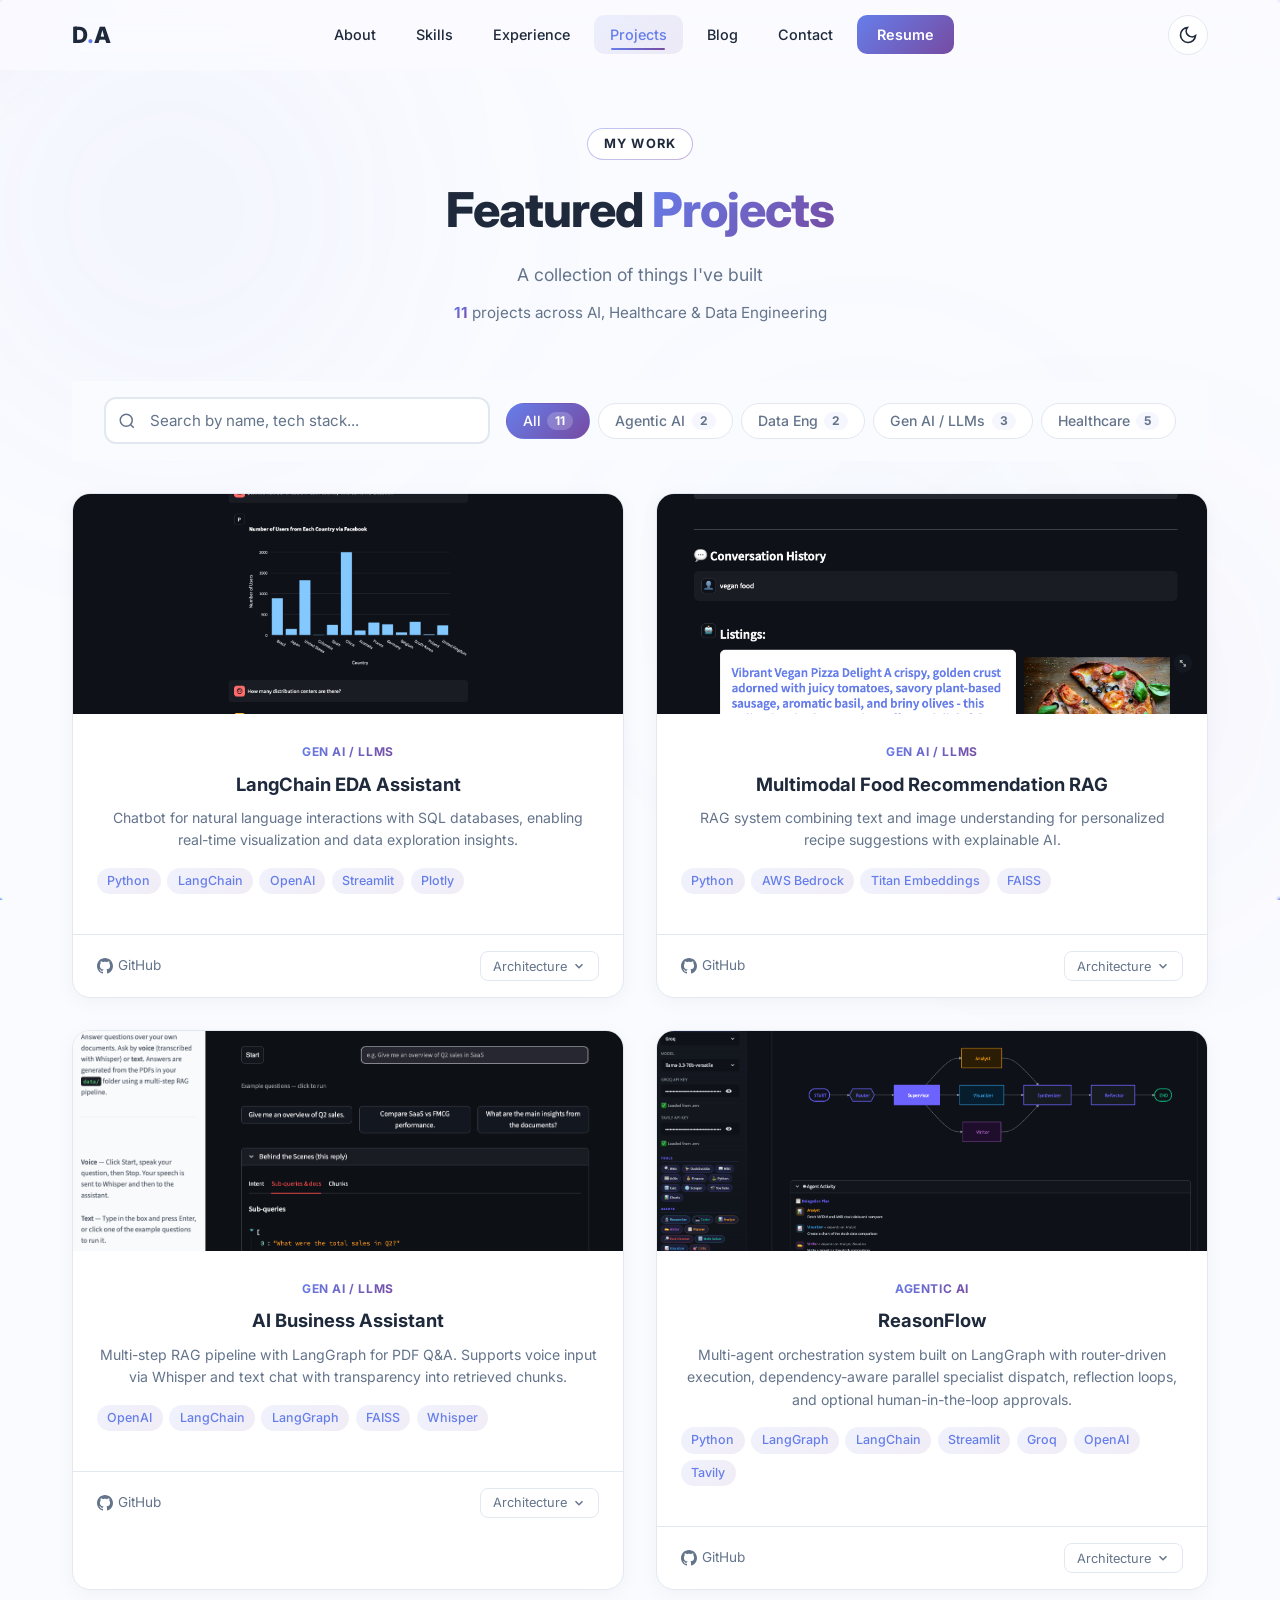
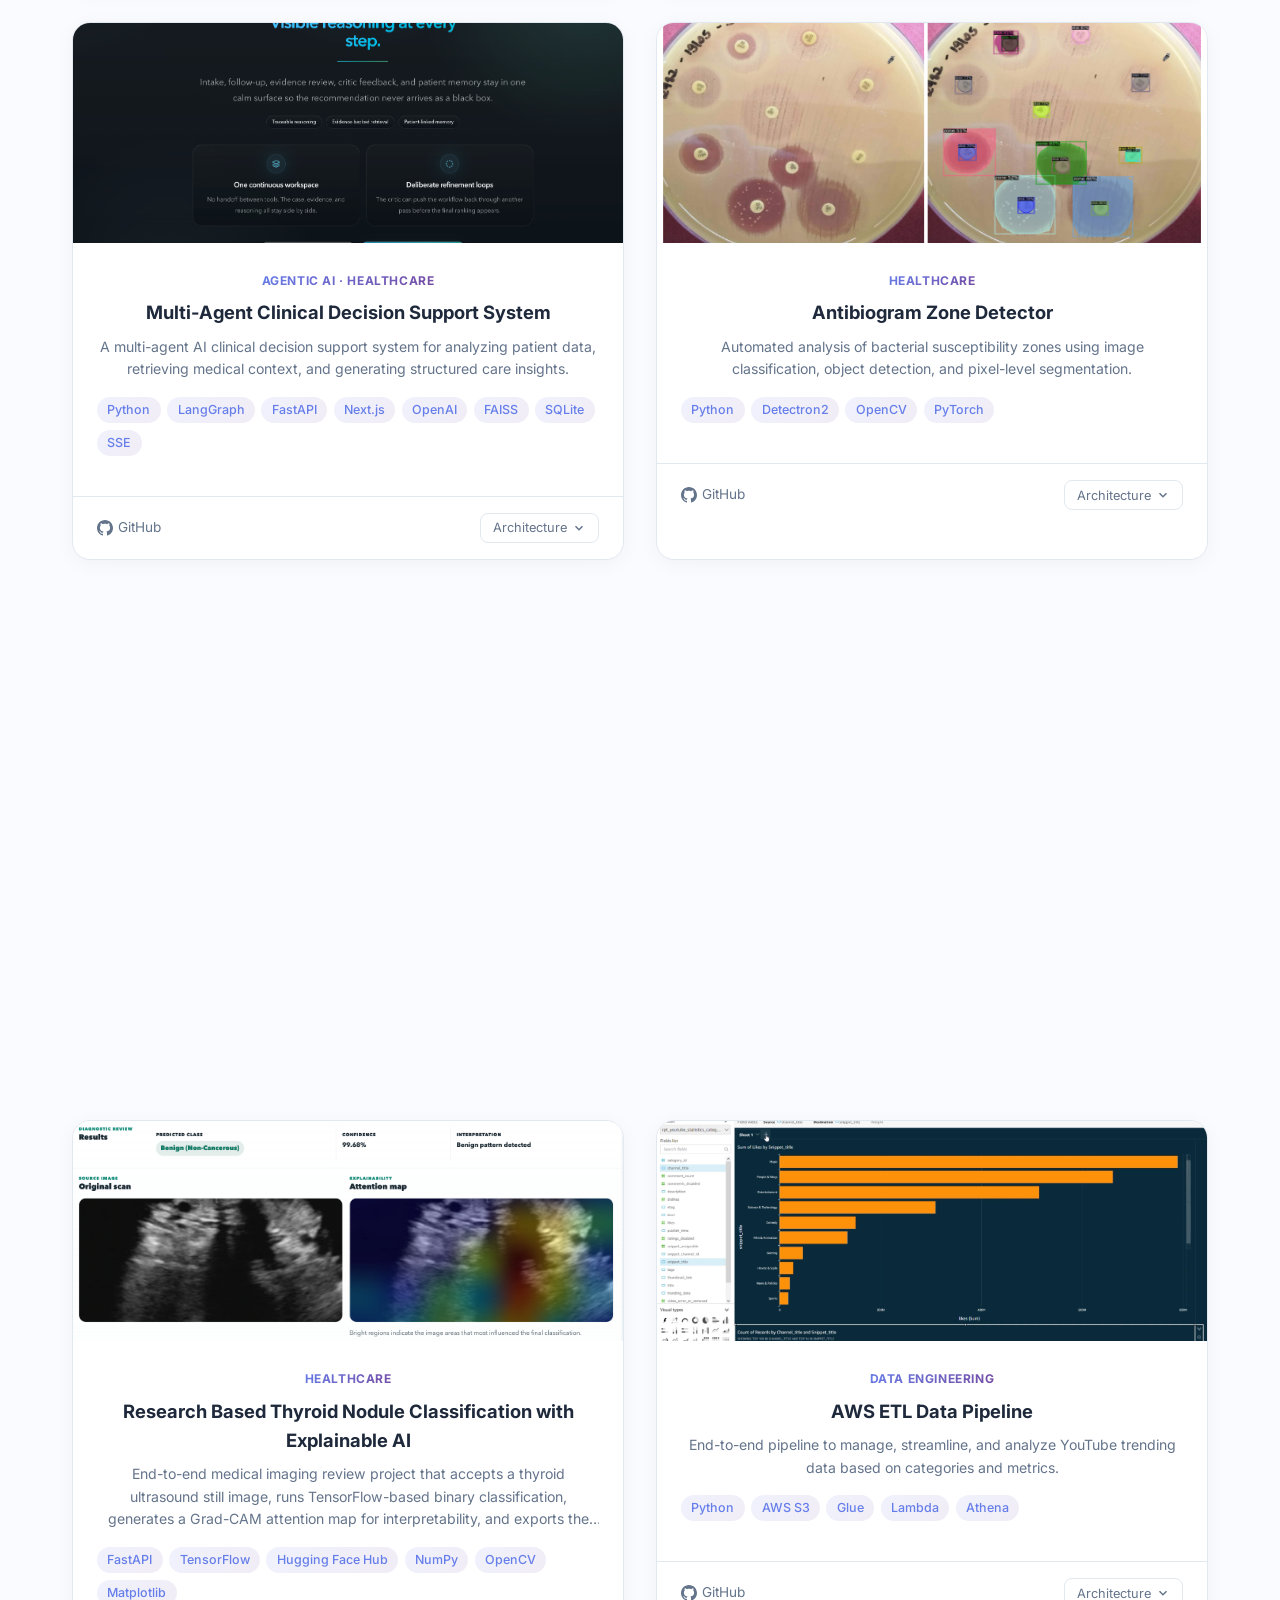
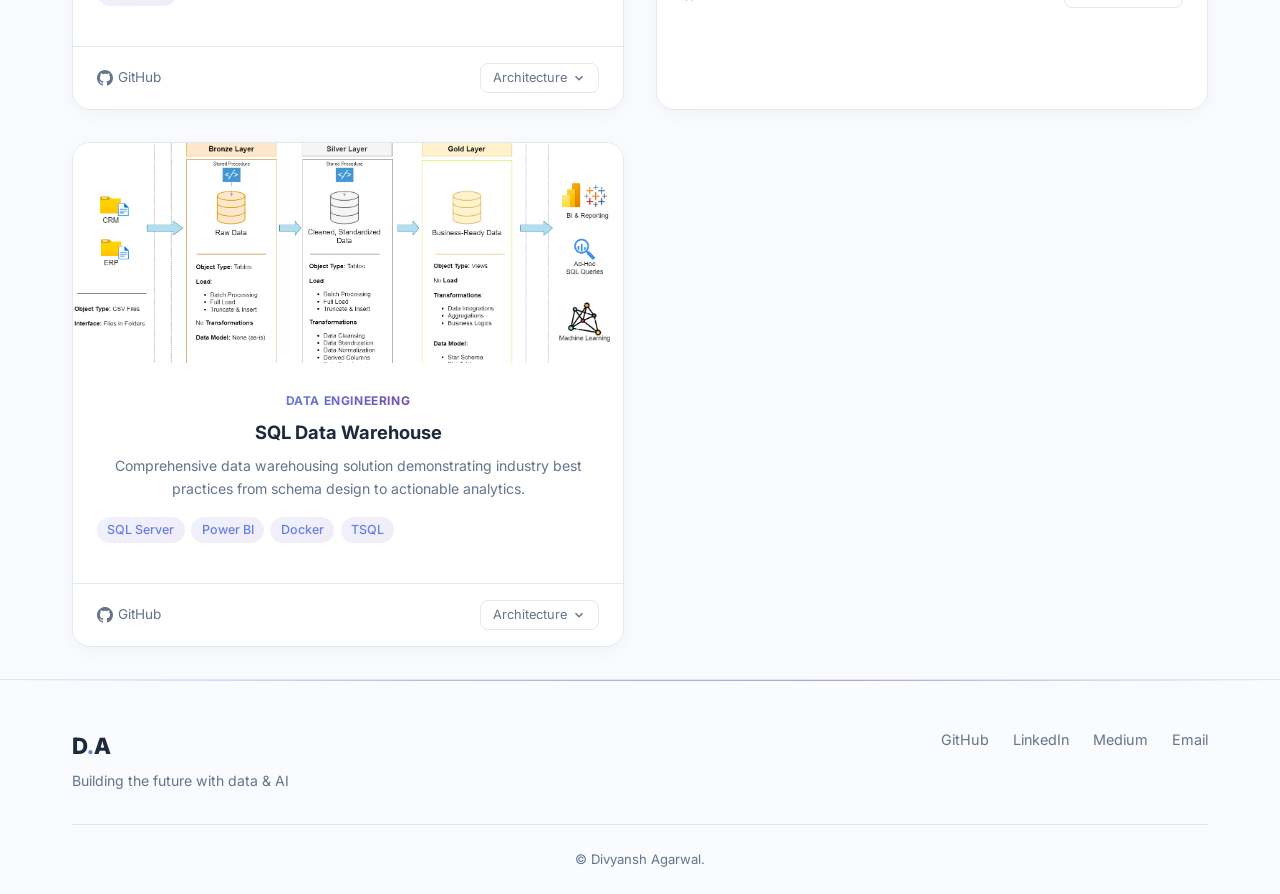
==== projects.html @ 819c85f0 "add project" ====
<!DOCTYPE html>
<html lang="en" data-theme="light">
<head>
    <meta charset="UTF-8">
    <meta name="viewport" content="width=device-width, initial-scale=1.0">
    <title>Projects | Divyansh Agarwal</title>
    <link rel="preconnect" href="https://fonts.googleapis.com">
    <link rel="preconnect" href="https://fonts.gstatic.com" crossorigin>
    <link href="https://fonts.googleapis.com/css2?family=Inter:wght@300;400;500;600;700;800;900&family=JetBrains+Mono:wght@400;500&display=swap" rel="stylesheet">
    <link rel="icon" type="image/svg+xml" href="assets/favicon.svg">
    <link rel="stylesheet" href="css/style.css">
</head>
<body>

<div class="scroll-progress" id="scroll-progress"></div>
<canvas id="particles-canvas"></canvas>
<div class="mouse-glow" id="mouse-glow"></div>

<!-- Ambient Background Blob -->
<div class="ambient-blob ambient-blob-3"></div>

<!-- Navigation -->
<nav class="navbar" id="navbar">
    <div class="nav-container">
        <a href="index.html" class="nav-logo"><span class="logo-text">D<span class="logo-dot">.</span>A</span></a>
        <div class="nav-links" id="nav-links">
            <a href="index.html#about" class="nav-link">About</a>
            <a href="index.html#skills" class="nav-link">Skills</a>
            <a href="index.html#experience" class="nav-link">Experience</a>
            <a href="projects.html" class="nav-link active">Projects</a>
            <a href="index.html#blogs" class="nav-link">Blog</a>
            <a href="index.html#contact" class="nav-link">Contact</a>
            <a href="resume.html" class="nav-link nav-cta">Resume</a>
        </div>
        <div class="nav-right">
            <button class="theme-toggle" id="theme-toggle" aria-label="Toggle dark mode">
                <svg class="sun-icon" width="20" height="20" viewBox="0 0 24 24" fill="none" stroke="currentColor" stroke-width="2"><circle cx="12" cy="12" r="5"/><line x1="12" y1="1" x2="12" y2="3"/><line x1="12" y1="21" x2="12" y2="23"/><line x1="4.22" y1="4.22" x2="5.64" y2="5.64"/><line x1="18.36" y1="18.36" x2="19.78" y2="19.78"/><line x1="1" y1="12" x2="3" y2="12"/><line x1="21" y1="12" x2="23" y2="12"/><line x1="4.22" y1="19.78" x2="5.64" y2="18.36"/><line x1="18.36" y1="5.64" x2="19.78" y2="4.22"/></svg>
                <svg class="moon-icon" width="20" height="20" viewBox="0 0 24 24" fill="none" stroke="currentColor" stroke-width="2"><path d="M21 12.79A9 9 0 1 1 11.21 3 7 7 0 0 0 21 12.79z"/></svg>
            </button>
            <button class="nav-toggle" id="nav-toggle" aria-label="Toggle navigation">
                <span></span><span></span><span></span>
            </button>
        </div>
    </div>
</nav>

<!-- Projects -->
<section class="section projects-hero">
    <div class="container">
        <div class="section-header reveal">
            <span class="section-tag">My Work</span>
            <h1 class="section-title" style="font-size:3rem;">Featured <span class="gradient-text">Projects</span></h1>
            <p class="section-subtitle">A collection of things I've built</p>
            <p class="projects-count" id="projects-count"><span class="gradient-text" style="font-weight:700;">11</span> projects across AI, Healthcare & Data Engineering</p>
        </div>

        <!-- Sticky Filter Bar -->
        <div class="filter-bar-sticky" id="filter-bar-sticky">
            <div class="container">
                <div class="filter-bar-inner">
                    <div class="search-wrapper">
                        <svg class="search-icon" width="18" height="18" viewBox="0 0 24 24" fill="none" stroke="currentColor" stroke-width="2"><circle cx="11" cy="11" r="8"/><line x1="21" y1="21" x2="16.65" y2="16.65"/></svg>
                        <input type="text" id="search-input" placeholder="Search by name, tech stack..." class="search-input">
                    </div>
                    <div class="filter-tabs">
                        <button class="filter-tab active" data-filter="all">All<span class="filter-count">11</span></button>
                        <button class="filter-tab" data-filter="Agentic AI">Agentic AI<span class="filter-count">2</span></button>
                        <button class="filter-tab" data-filter="Data Engineering Projects">Data Eng<span class="filter-count">2</span></button>
                        <button class="filter-tab" data-filter="LLM Projects">Gen AI / LLMs<span class="filter-count">3</span></button>
                        <button class="filter-tab" data-filter="Healthcare Related Projects">Healthcare<span class="filter-count">5</span></button>
                    </div>
                </div>
            </div>
        </div>

        <!-- Projects Grid -->
        <div class="projects-grid" id="projects-grid">

            <div class="project-card tilt-card reveal" data-categories="LLM Projects" data-tech="python langchain openai streamlit sqlalchemy plotly">
                <div class="project-card-inner">
                    <div class="project-img-wrapper">
                        <img src="assets/llm_projects/result/langchain_eda_assistant_result.png" alt="LangChain EDA Assistant" loading="lazy">
                        <div class="project-img-overlay">
                            <a href="https://github.com/Divyansh-ag14/LangChain-EDA-Assistant" target="_blank" class="overlay-btn">View Code</a>
                        </div>
                    </div>
                    <div class="project-body">
                        <span class="project-category">Gen AI / LLMs</span>
                        <h3 class="project-title">LangChain EDA Assistant</h3>
                        <p class="project-summary">Chatbot for natural language interactions with SQL databases, enabling real-time visualization and data exploration insights.</p>
                        <div class="project-tech">
                            <span>Python</span><span>LangChain</span><span>OpenAI</span><span>Streamlit</span><span>Plotly</span>
                        </div>
                    </div>
                    <div class="project-footer">
                        <a href="https://github.com/Divyansh-ag14/LangChain-EDA-Assistant" target="_blank" class="project-link">
                            <svg width="16" height="16" viewBox="0 0 24 24" fill="currentColor"><path d="M12 0c-6.626 0-12 5.373-12 12 0 5.302 3.438 9.8 8.207 11.387.599.111.793-.261.793-.577v-2.234c-3.338.726-4.033-1.416-4.033-1.416-.546-1.387-1.333-1.756-1.333-1.756-1.089-.745.083-.729.083-.729 1.205.084 1.839 1.237 1.839 1.237 1.07 1.834 2.807 1.304 3.492.997.107-.775.418-1.305.762-1.604-2.665-.305-5.467-1.334-5.467-5.931 0-1.311.469-2.381 1.236-3.221-.124-.303-.535-1.524.117-3.176 0 0 1.008-.322 3.301 1.23.957-.266 1.983-.399 3.003-.404 1.02.005 2.047.138 3.006.404 2.291-1.552 3.297-1.23 3.297-1.23.653 1.653.242 2.874.118 3.176.77.84 1.235 1.911 1.235 3.221 0 4.609-2.807 5.624-5.479 5.921.43.372.823 1.102.823 2.222v3.293c0 .319.192.694.801.576 4.765-1.589 8.199-6.086 8.199-11.386 0-6.627-5.373-12-12-12z"/></svg>
                            GitHub
                        </a>
                        <button class="project-details-toggle" onclick="toggleDetails(this)">
                            Architecture <svg width="14" height="14" viewBox="0 0 24 24" fill="none" stroke="currentColor" stroke-width="2.5"><polyline points="6 9 12 15 18 9"/></svg>
                        </button>
                    </div>
                    <div class="project-details">
                        <div class="details-images">
                            <figure><img src="assets/llm_projects/architecture/langchain_eda_assistant_architecture.jpg" alt="Architecture" loading="lazy"><figcaption>System Architecture</figcaption></figure>
                        </div>
                    </div>
                </div>
            </div>

            <div class="project-card tilt-card reveal" data-categories="LLM Projects" data-tech="python aws bedrock titan embeddings faiss streamlit">
                <div class="project-card-inner">
                    <div class="project-img-wrapper">
                        <img src="assets/llm_projects/result/multimodal_rag_result.png" alt="Multimodal RAG" loading="lazy">
                        <div class="project-img-overlay">
                            <a href="https://github.com/Divyansh-ag14/multimodal-rag-system" target="_blank" class="overlay-btn">View Code</a>
                        </div>
                    </div>
                    <div class="project-body">
                        <span class="project-category">Gen AI / LLMs</span>
                        <h3 class="project-title">Multimodal Food Recommendation RAG</h3>
                        <p class="project-summary">RAG system combining text and image understanding for personalized recipe suggestions with explainable AI.</p>
                        <div class="project-tech">
                            <span>Python</span><span>AWS Bedrock</span><span>Titan Embeddings</span><span>FAISS</span>
                        </div>
                    </div>
                    <div class="project-footer">
                        <a href="https://github.com/Divyansh-ag14/multimodal-rag-system" target="_blank" class="project-link">
                            <svg width="16" height="16" viewBox="0 0 24 24" fill="currentColor"><path d="M12 0c-6.626 0-12 5.373-12 12 0 5.302 3.438 9.8 8.207 11.387.599.111.793-.261.793-.577v-2.234c-3.338.726-4.033-1.416-4.033-1.416-.546-1.387-1.333-1.756-1.333-1.756-1.089-.745.083-.729.083-.729 1.205.084 1.839 1.237 1.839 1.237 1.07 1.834 2.807 1.304 3.492.997.107-.775.418-1.305.762-1.604-2.665-.305-5.467-1.334-5.467-5.931 0-1.311.469-2.381 1.236-3.221-.124-.303-.535-1.524.117-3.176 0 0 1.008-.322 3.301 1.23.957-.266 1.983-.399 3.003-.404 1.02.005 2.047.138 3.006.404 2.291-1.552 3.297-1.23 3.297-1.23.653 1.653.242 2.874.118 3.176.77.84 1.235 1.911 1.235 3.221 0 4.609-2.807 5.624-5.479 5.921.43.372.823 1.102.823 2.222v3.293c0 .319.192.694.801.576 4.765-1.589 8.199-6.086 8.199-11.386 0-6.627-5.373-12-12-12z"/></svg>
                            GitHub
                        </a>
                        <button class="project-details-toggle" onclick="toggleDetails(this)">
                            Architecture <svg width="14" height="14" viewBox="0 0 24 24" fill="none" stroke="currentColor" stroke-width="2.5"><polyline points="6 9 12 15 18 9"/></svg>
                        </button>
                    </div>
                    <div class="project-details">
                        <div class="details-images">
                            <figure><img src="assets/llm_projects/architecture/multimodal_rag_architecture.png" alt="Architecture" loading="lazy"><figcaption>System Architecture</figcaption></figure>
                        </div>
                    </div>
                </div>
            </div>

            <div class="project-card tilt-card reveal" data-categories="LLM Projects" data-tech="python openai gpt-4 whisper langchain langgraph faiss">
                <div class="project-card-inner">
                    <div class="project-img-wrapper">
                        <img src="assets/llm_projects/result/business_assistant.png" alt="AI Business Assistant" loading="lazy">
                        <div class="project-img-overlay">
                            <a href="https://github.com/Divyansh-ag14/ai-business-assistant" target="_blank" class="overlay-btn">View Code</a>
                        </div>
                    </div>
                    <div class="project-body">
                        <span class="project-category">Gen AI / LLMs</span>
                        <h3 class="project-title">AI Business Assistant</h3>
                        <p class="project-summary">Multi-step RAG pipeline with LangGraph for PDF Q&A. Supports voice input via Whisper and text chat with transparency into retrieved chunks.</p>
                        <div class="project-tech">
                            <span>OpenAI</span><span>LangChain</span><span>LangGraph</span><span>FAISS</span><span>Whisper</span>
                        </div>
                    </div>
                    <div class="project-footer">
                        <a href="https://github.com/Divyansh-ag14/ai-business-assistant" target="_blank" class="project-link">
                            <svg width="16" height="16" viewBox="0 0 24 24" fill="currentColor"><path d="M12 0c-6.626 0-12 5.373-12 12 0 5.302 3.438 9.8 8.207 11.387.599.111.793-.261.793-.577v-2.234c-3.338.726-4.033-1.416-4.033-1.416-.546-1.387-1.333-1.756-1.333-1.756-1.089-.745.083-.729.083-.729 1.205.084 1.839 1.237 1.839 1.237 1.07 1.834 2.807 1.304 3.492.997.107-.775.418-1.305.762-1.604-2.665-.305-5.467-1.334-5.467-5.931 0-1.311.469-2.381 1.236-3.221-.124-.303-.535-1.524.117-3.176 0 0 1.008-.322 3.301 1.23.957-.266 1.983-.399 3.003-.404 1.02.005 2.047.138 3.006.404 2.291-1.552 3.297-1.23 3.297-1.23.653 1.653.242 2.874.118 3.176.77.84 1.235 1.911 1.235 3.221 0 4.609-2.807 5.624-5.479 5.921.43.372.823 1.102.823 2.222v3.293c0 .319.192.694.801.576 4.765-1.589 8.199-6.086 8.199-11.386 0-6.627-5.373-12-12-12z"/></svg>
                            GitHub
                        </a>
                        <button class="project-details-toggle" onclick="toggleDetails(this)">
                            Architecture <svg width="14" height="14" viewBox="0 0 24 24" fill="none" stroke="currentColor" stroke-width="2.5"><polyline points="6 9 12 15 18 9"/></svg>
                        </button>
                    </div>
                    <div class="project-details">
                        <div class="details-images">
                            <figure><img src="assets/llm_projects/architecture/business_assistant.png" alt="Architecture" loading="lazy"><figcaption>System Architecture</figcaption></figure>
                        </div>
                    </div>
                </div>
            </div>

            <div class="project-card tilt-card reveal" data-categories="Agentic AI" data-tech="python langgraph langchain streamlit groq openai tavily duckduckgo arxiv multi-agent hitl">
                <div class="project-card-inner">
                    <div class="project-img-wrapper">
                        <img src="assets/agentic_ai_projects/result/reasonflow_result.png" alt="ReasonFlow" loading="lazy">
                        <div class="project-img-overlay">
                            <a href="https://github.com/Divyansh-ag14/reasonflow" target="_blank" class="overlay-btn">View Code</a>
                        </div>
                    </div>
                    <div class="project-body">
                        <span class="project-category">Agentic AI</span>
                        <h3 class="project-title">ReasonFlow</h3>
                        <p class="project-summary">Multi-agent orchestration system built on LangGraph with router-driven execution, dependency-aware parallel specialist dispatch, reflection loops, and optional human-in-the-loop approvals.</p>
                        <div class="project-tech">
                            <span>Python</span><span>LangGraph</span><span>LangChain</span><span>Streamlit</span><span>Groq</span><span>OpenAI</span><span>Tavily</span>
                        </div>
                    </div>
                    <div class="project-footer">
                        <a href="https://github.com/Divyansh-ag14/reasonflow" target="_blank" class="project-link">
                            <svg width="16" height="16" viewBox="0 0 24 24" fill="currentColor"><path d="M12 0c-6.626 0-12 5.373-12 12 0 5.302 3.438 9.8 8.207 11.387.599.111.793-.261.793-.577v-2.234c-3.338.726-4.033-1.416-4.033-1.416-.546-1.387-1.333-1.756-1.333-1.756-1.089-.745.083-.729.083-.729 1.205.084 1.839 1.237 1.839 1.237 1.07 1.834 2.807 1.304 3.492.997.107-.775.418-1.305.762-1.604-2.665-.305-5.467-1.334-5.467-5.931 0-1.311.469-2.381 1.236-3.221-.124-.303-.535-1.524.117-3.176 0 0 1.008-.322 3.301 1.23.957-.266 1.983-.399 3.003-.404 1.02.005 2.047.138 3.006.404 2.291-1.552 3.297-1.23 3.297-1.23.653 1.653.242 2.874.118 3.176.77.84 1.235 1.911 1.235 3.221 0 4.609-2.807 5.624-5.479 5.921.43.372.823 1.102.823 2.222v3.293c0 .319.192.694.801.576 4.765-1.589 8.199-6.086 8.199-11.386 0-6.627-5.373-12-12-12z"/></svg>
                            GitHub
                        </a>
                        <button class="project-details-toggle" onclick="toggleDetails(this)">
                            Architecture <svg width="14" height="14" viewBox="0 0 24 24" fill="none" stroke="currentColor" stroke-width="2.5"><polyline points="6 9 12 15 18 9"/></svg>
                        </button>
                    </div>
                    <div class="project-details">
                        <div class="details-images">
                            <figure><img src="assets/agentic_ai_projects/architecture/reasonflow_architecture_diagram.png" alt="ReasonFlow Architecture" loading="lazy"><figcaption>ReasonFlow Agent Architecture</figcaption></figure>
                        </div>
                    </div>
                </div>
            </div>

            <div class="project-card tilt-card reveal" data-categories="Agentic AI Healthcare Related Projects" data-tech="python langgraph langchain fastapi nextjs openai faiss sqlite rag multi-agent sse">
                <div class="project-card-inner">
                    <div class="project-img-wrapper">
                        <img src="assets/agentic_ai_projects/result/cdss_result.png" alt="Multi-Agent Clinical Decision Support System" loading="lazy">
                        <div class="project-img-overlay">
                            <a href="https://github.com/Divyansh-ag14/multi-agent-clinical-decision-support-system" target="_blank" class="overlay-btn">View Code</a>
                        </div>
                    </div>
                    <div class="project-body">
                        <span class="project-category">Agentic AI · Healthcare</span>
                        <h3 class="project-title">Multi-Agent Clinical Decision Support System</h3>
                        <p class="project-summary">A multi-agent AI clinical decision support system for analyzing patient data, retrieving medical context, and generating structured care insights.</p>
                        <div class="project-tech">
                            <span>Python</span><span>LangGraph</span><span>FastAPI</span><span>Next.js</span><span>OpenAI</span><span>FAISS</span><span>SQLite</span><span>SSE</span>
                        </div>
                    </div>
                    <div class="project-footer">
                        <a href="https://github.com/Divyansh-ag14/multi-agent-clinical-decision-support-system" target="_blank" class="project-link">
                            <svg width="16" height="16" viewBox="0 0 24 24" fill="currentColor"><path d="M12 0c-6.626 0-12 5.373-12 12 0 5.302 3.438 9.8 8.207 11.387.599.111.793-.261.793-.577v-2.234c-3.338.726-4.033-1.416-4.033-1.416-.546-1.387-1.333-1.756-1.333-1.756-1.089-.745.083-.729.083-.729 1.205.084 1.839 1.237 1.839 1.237 1.07 1.834 2.807 1.304 3.492.997.107-.775.418-1.305.762-1.604-2.665-.305-5.467-1.334-5.467-5.931 0-1.311.469-2.381 1.236-3.221-.124-.303-.535-1.524.117-3.176 0 0 1.008-.322 3.301 1.23.957-.266 1.983-.399 3.003-.404 1.02.005 2.047.138 3.006.404 2.291-1.552 3.297-1.23 3.297-1.23.653 1.653.242 2.874.118 3.176.77.84 1.235 1.911 1.235 3.221 0 4.609-2.807 5.624-5.479 5.921.43.372.823 1.102.823 2.222v3.293c0 .319.192.694.801.576 4.765-1.589 8.199-6.086 8.199-11.386 0-6.627-5.373-12-12-12z"/></svg>
                            GitHub
                        </a>
                        <button class="project-details-toggle" onclick="toggleDetails(this)">
                            Architecture <svg width="14" height="14" viewBox="0 0 24 24" fill="none" stroke="currentColor" stroke-width="2.5"><polyline points="6 9 12 15 18 9"/></svg>
                        </button>
                    </div>
                    <div class="project-details">
                        <div class="details-images">
                            <figure><img src="assets/agentic_ai_projects/architecture/cdss_architecture_diagram.png" alt="CDSS Architecture" loading="lazy"><figcaption>Multi-Agent Clinical Workflow</figcaption></figure>
                        </div>
                    </div>
                </div>
            </div>

            <div class="project-card tilt-card reveal" data-categories="Healthcare Related Projects" data-tech="python detectron2 opencv pytorch matplotlib">
                <div class="project-card-inner">
                    <div class="project-img-wrapper">
                        <img src="assets/healthcare_projects/result/antibio.png" alt="Antibiogram Detector" loading="lazy">
                        <div class="project-img-overlay">
                            <a href="https://github.com/Divyansh-ag14/antibiogram-zone-detector" target="_blank" class="overlay-btn">View Code</a>
                        </div>
                    </div>
                    <div class="project-body">
                        <span class="project-category">Healthcare</span>
                        <h3 class="project-title">Antibiogram Zone Detector</h3>
                        <p class="project-summary">Automated analysis of bacterial susceptibility zones using image classification, object detection, and pixel-level segmentation.</p>
                        <div class="project-tech">
                            <span>Python</span><span>Detectron2</span><span>OpenCV</span><span>PyTorch</span>
                        </div>
                    </div>
                    <div class="project-footer">
                        <a href="https://github.com/Divyansh-ag14/antibiogram-zone-detector" target="_blank" class="project-link">
                            <svg width="16" height="16" viewBox="0 0 24 24" fill="currentColor"><path d="M12 0c-6.626 0-12 5.373-12 12 0 5.302 3.438 9.8 8.207 11.387.599.111.793-.261.793-.577v-2.234c-3.338.726-4.033-1.416-4.033-1.416-.546-1.387-1.333-1.756-1.333-1.756-1.089-.745.083-.729.083-.729 1.205.084 1.839 1.237 1.839 1.237 1.07 1.834 2.807 1.304 3.492.997.107-.775.418-1.305.762-1.604-2.665-.305-5.467-1.334-5.467-5.931 0-1.311.469-2.381 1.236-3.221-.124-.303-.535-1.524.117-3.176 0 0 1.008-.322 3.301 1.23.957-.266 1.983-.399 3.003-.404 1.02.005 2.047.138 3.006.404 2.291-1.552 3.297-1.23 3.297-1.23.653 1.653.242 2.874.118 3.176.77.84 1.235 1.911 1.235 3.221 0 4.609-2.807 5.624-5.479 5.921.43.372.823 1.102.823 2.222v3.293c0 .319.192.694.801.576 4.765-1.589 8.199-6.086 8.199-11.386 0-6.627-5.373-12-12-12z"/></svg>
                            GitHub
                        </a>
                        <button class="project-details-toggle" onclick="toggleDetails(this)">
                            Architecture <svg width="14" height="14" viewBox="0 0 24 24" fill="none" stroke="currentColor" stroke-width="2.5"><polyline points="6 9 12 15 18 9"/></svg>
                        </button>
                    </div>
                    <div class="project-details">
                        <div class="details-images">
                            <figure><img src="assets/healthcare_projects/architecture/antibio.png" alt="Architecture" loading="lazy"><figcaption>Architecture</figcaption></figure>
                        </div>
                    </div>
                </div>
            </div>

            <div class="project-card tilt-card reveal" data-categories="Healthcare Related Projects" data-tech="groq whisper llama gradio">
                <div class="project-card-inner">
                    <div class="project-img-wrapper">
                        <img src="assets/healthcare_projects/architecture/imagetalk.png" alt="ImageTalk" loading="lazy">
                        <div class="project-img-overlay">
                            <a href="https://github.com/Divyansh-ag14/ImageTalk" target="_blank" class="overlay-btn">View Code</a>
                        </div>
                    </div>
                    <div class="project-body">
                        <span class="project-category">Healthcare</span>
                        <h3 class="project-title">ImageTalk</h3>
                        <p class="project-summary">Multimodal AI app for voice-based interaction over visual content using Groq, Whisper, and LLaMA for end-to-end speech understanding.</p>
                        <div class="project-tech">
                            <span>Groq API</span><span>Whisper</span><span>LLaMA</span><span>Gradio</span>
                        </div>
                    </div>
                    <div class="project-footer">
                        <a href="https://github.com/Divyansh-ag14/ImageTalk" target="_blank" class="project-link">
                            <svg width="16" height="16" viewBox="0 0 24 24" fill="currentColor"><path d="M12 0c-6.626 0-12 5.373-12 12 0 5.302 3.438 9.8 8.207 11.387.599.111.793-.261.793-.577v-2.234c-3.338.726-4.033-1.416-4.033-1.416-.546-1.387-1.333-1.756-1.333-1.756-1.089-.745.083-.729.083-.729 1.205.084 1.839 1.237 1.839 1.237 1.07 1.834 2.807 1.304 3.492.997.107-.775.418-1.305.762-1.604-2.665-.305-5.467-1.334-5.467-5.931 0-1.311.469-2.381 1.236-3.221-.124-.303-.535-1.524.117-3.176 0 0 1.008-.322 3.301 1.23.957-.266 1.983-.399 3.003-.404 1.02.005 2.047.138 3.006.404 2.291-1.552 3.297-1.23 3.297-1.23.653 1.653.242 2.874.118 3.176.77.84 1.235 1.911 1.235 3.221 0 4.609-2.807 5.624-5.479 5.921.43.372.823 1.102.823 2.222v3.293c0 .319.192.694.801.576 4.765-1.589 8.199-6.086 8.199-11.386 0-6.627-5.373-12-12-12z"/></svg>
                            GitHub
                        </a>
                    </div>
                </div>
            </div>

            <div class="project-card tilt-card reveal" data-categories="Healthcare Related Projects" data-tech="python pytorch numpy matplotlib scikit-learn resnet">
                <div class="project-card-inner">
                    <div class="project-img-wrapper">
                        <img src="assets/healthcare_projects/result/pneumonia.png" alt="Pneumonia Detection" loading="lazy">
                        <div class="project-img-overlay">
                            <a href="https://github.com/Divyansh-ag14/medical_imaging/tree/main/Pneumonia_Classification" target="_blank" class="overlay-btn">View Code</a>
                        </div>
                    </div>
                    <div class="project-body">
                        <span class="project-category">Healthcare</span>
                        <h3 class="project-title">Pneumonia Detection</h3>
                        <p class="project-summary">Deep learning pipeline using modified ResNet18 for chest X-ray classification with Class Activation Maps for visual interpretability.</p>
                        <div class="project-tech">
                            <span>Python</span><span>PyTorch</span><span>ResNet18</span><span>CAM</span>
                        </div>
                    </div>
                    <div class="project-footer">
                        <a href="https://github.com/Divyansh-ag14/medical_imaging/tree/main/Pneumonia_Classification" target="_blank" class="project-link">
                            <svg width="16" height="16" viewBox="0 0 24 24" fill="currentColor"><path d="M12 0c-6.626 0-12 5.373-12 12 0 5.302 3.438 9.8 8.207 11.387.599.111.793-.261.793-.577v-2.234c-3.338.726-4.033-1.416-4.033-1.416-.546-1.387-1.333-1.756-1.333-1.756-1.089-.745.083-.729.083-.729 1.205.084 1.839 1.237 1.839 1.237 1.07 1.834 2.807 1.304 3.492.997.107-.775.418-1.305.762-1.604-2.665-.305-5.467-1.334-5.467-5.931 0-1.311.469-2.381 1.236-3.221-.124-.303-.535-1.524.117-3.176 0 0 1.008-.322 3.301 1.23.957-.266 1.983-.399 3.003-.404 1.02.005 2.047.138 3.006.404 2.291-1.552 3.297-1.23 3.297-1.23.653 1.653.242 2.874.118 3.176.77.84 1.235 1.911 1.235 3.221 0 4.609-2.807 5.624-5.479 5.921.43.372.823 1.102.823 2.222v3.293c0 .319.192.694.801.576 4.765-1.589 8.199-6.086 8.199-11.386 0-6.627-5.373-12-12-12z"/></svg>
                            GitHub
                        </a>
                    </div>
                </div>
            </div>

            <div class="project-card tilt-card reveal" data-categories="Healthcare Related Projects" data-tech="fastapi tensorflow huggingface hub numpy opencv matplotlib">
                <div class="project-card-inner">
                    <div class="project-img-wrapper">
                        <img src="assets/healthcare_projects/result/thyroid-nodule.png" alt="Research Based Thyroid Nodule Classification with Explainable AI" loading="lazy">
                        <div class="project-img-overlay">
                            <a href="https://github.com/Divyansh-ag14/medical_imaging" target="_blank" class="overlay-btn">View Code</a>
                        </div>
                    </div>
                    <div class="project-body">
                        <span class="project-category">Healthcare</span>
                        <h3 class="project-title">Research Based Thyroid Nodule Classification with Explainable AI</h3>
                        <p class="project-summary">End-to-end medical imaging review project that accepts a thyroid ultrasound still image, runs TensorFlow-based binary classification, generates a Grad-CAM attention map for interpretability, and exports the result as a DOCX report.</p>
                        <div class="project-tech">
                            <span>FastAPI</span><span>TensorFlow</span><span>Hugging Face Hub</span><span>NumPy</span><span>OpenCV</span><span>Matplotlib</span>
                        </div>
                    </div>
                    <div class="project-footer">
                        <a href="https://github.com/Divyansh-ag14/thyroid-nodule-detection" target="_blank" class="project-link">
                            <svg width="16" height="16" viewBox="0 0 24 24" fill="currentColor"><path d="M12 0c-6.626 0-12 5.373-12 12 0 5.302 3.438 9.8 8.207 11.387.599.111.793-.261.793-.577v-2.234c-3.338.726-4.033-1.416-4.033-1.416-.546-1.387-1.333-1.756-1.333-1.756-1.089-.745.083-.729.083-.729 1.205.084 1.839 1.237 1.839 1.237 1.07 1.834 2.807 1.304 3.492.997.107-.775.418-1.305.762-1.604-2.665-.305-5.467-1.334-5.467-5.931 0-1.311.469-2.381 1.236-3.221-.124-.303-.535-1.524.117-3.176 0 0 1.008-.322 3.301 1.23.957-.266 1.983-.399 3.003-.404 1.02.005 2.047.138 3.006.404 2.291-1.552 3.297-1.23 3.297-1.23.653 1.653.242 2.874.118 3.176.77.84 1.235 1.911 1.235 3.221 0 4.609-2.807 5.624-5.479 5.921.43.372.823 1.102.823 2.222v3.293c0 .319.192.694.801.576 4.765-1.589 8.199-6.086 8.199-11.386 0-6.627-5.373-12-12-12z"/></svg>
                            GitHub
                        </a>
                        <button class="project-details-toggle" onclick="toggleDetails(this)">
                            Architecture <svg width="14" height="14" viewBox="0 0 24 24" fill="none" stroke="currentColor" stroke-width="2.5"><polyline points="6 9 12 15 18 9"/></svg>
                        </button>
                    </div>
                    <div class="project-details">
                        <div class="details-images">
                            <figure><img src="assets/healthcare_projects/architecture/thyroid-nodule.png" alt="Thyroid nodule classification pipeline" loading="lazy"><figcaption>Model &amp; explainability overview</figcaption></figure>
                        </div>
                    </div>
                </div>
            </div>

            <div class="project-card tilt-card reveal" data-categories="Data Engineering Projects" data-tech="python pandas sql aws s3 glue lambda athena quicksight">
                <div class="project-card-inner">
                    <div class="project-img-wrapper">
                        <img src="assets/data_engineering_projects/result/aws_etl_result.png" alt="AWS ETL Pipeline" loading="lazy">
                        <div class="project-img-overlay">
                            <a href="https://github.com/Divyansh-ag14/aws-etl-pipeline" target="_blank" class="overlay-btn">View Code</a>
                        </div>
                    </div>
                    <div class="project-body">
                        <span class="project-category">Data Engineering</span>
                        <h3 class="project-title">AWS ETL Data Pipeline</h3>
                        <p class="project-summary">End-to-end pipeline to manage, streamline, and analyze YouTube trending data based on categories and metrics.</p>
                        <div class="project-tech">
                            <span>Python</span><span>AWS S3</span><span>Glue</span><span>Lambda</span><span>Athena</span>
                        </div>
                    </div>
                    <div class="project-footer">
                        <a href="https://github.com/Divyansh-ag14/aws-etl-pipeline" target="_blank" class="project-link">
                            <svg width="16" height="16" viewBox="0 0 24 24" fill="currentColor"><path d="M12 0c-6.626 0-12 5.373-12 12 0 5.302 3.438 9.8 8.207 11.387.599.111.793-.261.793-.577v-2.234c-3.338.726-4.033-1.416-4.033-1.416-.546-1.387-1.333-1.756-1.333-1.756-1.089-.745.083-.729.083-.729 1.205.084 1.839 1.237 1.839 1.237 1.07 1.834 2.807 1.304 3.492.997.107-.775.418-1.305.762-1.604-2.665-.305-5.467-1.334-5.467-5.931 0-1.311.469-2.381 1.236-3.221-.124-.303-.535-1.524.117-3.176 0 0 1.008-.322 3.301 1.23.957-.266 1.983-.399 3.003-.404 1.02.005 2.047.138 3.006.404 2.291-1.552 3.297-1.23 3.297-1.23.653 1.653.242 2.874.118 3.176.77.84 1.235 1.911 1.235 3.221 0 4.609-2.807 5.624-5.479 5.921.43.372.823 1.102.823 2.222v3.293c0 .319.192.694.801.576 4.765-1.589 8.199-6.086 8.199-11.386 0-6.627-5.373-12-12-12z"/></svg>
                            GitHub
                        </a>
                        <button class="project-details-toggle" onclick="toggleDetails(this)">
                            Architecture <svg width="14" height="14" viewBox="0 0 24 24" fill="none" stroke="currentColor" stroke-width="2.5"><polyline points="6 9 12 15 18 9"/></svg>
                        </button>
                    </div>
                    <div class="project-details">
                        <div class="details-images">
                            <figure><img src="assets/data_engineering_projects/architecture/aws_etl_architecture.jpeg" alt="Architecture" loading="lazy"><figcaption>Pipeline Architecture</figcaption></figure>
                        </div>
                    </div>
                </div>
            </div>

            <div class="project-card tilt-card reveal" data-categories="Data Engineering Projects" data-tech="sql server power bi docker tsql">
                <div class="project-card-inner">
                    <div class="project-img-wrapper">
                        <img src="assets/data_engineering_projects/architecture/sql_datawarehouse_architecture.png" alt="SQL Data Warehouse" loading="lazy">
                        <div class="project-img-overlay">
                            <a href="https://github.com/Divyansh-ag14/sql-data-warehouse" target="_blank" class="overlay-btn">View Code</a>
                        </div>
                    </div>
                    <div class="project-body">
                        <span class="project-category">Data Engineering</span>
                        <h3 class="project-title">SQL Data Warehouse</h3>
                        <p class="project-summary">Comprehensive data warehousing solution demonstrating industry best practices from schema design to actionable analytics.</p>
                        <div class="project-tech">
                            <span>SQL Server</span><span>Power BI</span><span>Docker</span><span>TSQL</span>
                        </div>
                    </div>
                    <div class="project-footer">
                        <a href="https://github.com/Divyansh-ag14/sql-data-warehouse" target="_blank" class="project-link">
                            <svg width="16" height="16" viewBox="0 0 24 24" fill="currentColor"><path d="M12 0c-6.626 0-12 5.373-12 12 0 5.302 3.438 9.8 8.207 11.387.599.111.793-.261.793-.577v-2.234c-3.338.726-4.033-1.416-4.033-1.416-.546-1.387-1.333-1.756-1.333-1.756-1.089-.745.083-.729.083-.729 1.205.084 1.839 1.237 1.839 1.237 1.07 1.834 2.807 1.304 3.492.997.107-.775.418-1.305.762-1.604-2.665-.305-5.467-1.334-5.467-5.931 0-1.311.469-2.381 1.236-3.221-.124-.303-.535-1.524.117-3.176 0 0 1.008-.322 3.301 1.23.957-.266 1.983-.399 3.003-.404 1.02.005 2.047.138 3.006.404 2.291-1.552 3.297-1.23 3.297-1.23.653 1.653.242 2.874.118 3.176.77.84 1.235 1.911 1.235 3.221 0 4.609-2.807 5.624-5.479 5.921.43.372.823 1.102.823 2.222v3.293c0 .319.192.694.801.576 4.765-1.589 8.199-6.086 8.199-11.386 0-6.627-5.373-12-12-12z"/></svg>
                            GitHub
                        </a>
                        <button class="project-details-toggle" onclick="toggleDetails(this)">
                            Architecture <svg width="14" height="14" viewBox="0 0 24 24" fill="none" stroke="currentColor" stroke-width="2.5"><polyline points="6 9 12 15 18 9"/></svg>
                        </button>
                    </div>
                    <div class="project-details">
                        <div class="details-images">
                            <figure><img src="assets/data_engineering_projects/architecture/sql_datawarehouse_architecture.png" alt="Architecture" loading="lazy"><figcaption>Warehouse Architecture</figcaption></figure>
                        </div>
                    </div>
                </div>
            </div>

        </div>

        <div class="no-results" id="no-results" style="display:none;">
            <div class="no-results-icon">&#128269;</div>
            <p>No projects match your search. Try a different keyword or category.</p>
        </div>

        <!-- Empty state for categories with 0 projects -->
        <div class="coming-soon" id="coming-soon" style="display:none;">
            <div class="coming-soon-icon">&#128640;</div>
            <h3>Coming Soon</h3>
            <p>Exciting projects in this category are in the works. Check back soon!</p>
        </div>
    </div>
</section>

<footer class="footer">
    <div class="container">
        <div class="footer-content">
            <div class="footer-brand">
                <span class="logo-text">D<span class="logo-dot">.</span>A</span>
                <p class="footer-tagline">Building the future with data & AI</p>
            </div>
            <div class="footer-links">
                <a href="https://github.com/Divyansh-ag14" target="_blank">GitHub</a>
                <a href="https://www.linkedin.com/in/divyanshag14/" target="_blank">LinkedIn</a>
                <a href="https://medium.com/@divyanshagarwal188" target="_blank">Medium</a>
                <a href="mailto:divyanshagrwal188@gmail.com">Email</a>
            </div>
        </div>
        <div class="footer-bottom">
            <p>&copy; Divyansh Agarwal.</p>
        </div>
    </div>
</footer>

<button class="back-to-top" id="back-to-top" aria-label="Back to top">
    <svg width="20" height="20" viewBox="0 0 24 24" fill="none" stroke="currentColor" stroke-width="2.5" stroke-linecap="round" stroke-linejoin="round"><polyline points="18 15 12 9 6 15"/></svg>
</button>

<div class="page-transition active" id="page-transition"></div>

<script src="js/main.js"></script>
</body>
</html>
---- css/style.css ----
/* ===== RESET & BASE ===== */
*, *::before, *::after {
    margin: 0;
    padding: 0;
    box-sizing: border-box;
}

/* ===== UTILITY ===== */
.hidden {
    display: none !important;
}

/* ===== THEME VARIABLES ===== */
[data-theme="light"] {
    --bg: #fafbff;
    --text: #1e293b;
    --card-bg: #ffffff;
    --muted: #64748b;
    --border: #e2e8f0;
    --nav-bg: rgba(250, 251, 255, 0.8);
    --nav-bg-scrolled: rgba(250, 251, 255, 0.95);
    --section-alt-bg: #f1f5f9;
    --stats-bg: linear-gradient(135deg, rgba(102, 126, 234, 0.05), rgba(118, 75, 162, 0.05));
    --skill-icon-bg: rgba(102, 126, 234, 0.1);
    --tag-bg: rgba(102, 126, 234, 0.06);
    --social-bg: #1e293b;
    --social-color: #ffffff;
    --code-bg: #f1f5f9;
    --glow-soft: rgba(102, 126, 234, 0.08);
    --card-hover-shadow: 0 20px 60px rgba(102, 126, 234, 0.12);
}

[data-theme="dark"] {
    --bg: #0f172a;
    --text: #f1f5f9;
    --card-bg: #1e293b;
    --muted: #94a3b8;
    --border: #334155;
    --nav-bg: rgba(15, 23, 42, 0.8);
    --nav-bg-scrolled: rgba(15, 23, 42, 0.95);
    --section-alt-bg: #1a2332;
    --stats-bg: linear-gradient(135deg, rgba(102, 126, 234, 0.08), rgba(118, 75, 162, 0.08));
    --skill-icon-bg: rgba(102, 126, 234, 0.15);
    --tag-bg: rgba(102, 126, 234, 0.12);
    --social-bg: #334155;
    --social-color: #f1f5f9;
    --code-bg: #1a2332;
    --glow-soft: rgba(102, 126, 234, 0.12);
    --card-hover-shadow: 0 20px 60px rgba(102, 126, 234, 0.18);
}

/* ===== BASE STYLES ===== */
html {
    scroll-behavior: smooth;
    scroll-padding-top: 80px;
}

body {
    font-family: 'Inter', -apple-system, BlinkMacSystemFont, 'Segoe UI', Roboto, Oxygen, Ubuntu, Cantarell, sans-serif;
    background-color: var(--bg);
    color: var(--text);
    line-height: 1.6;
    overflow-x: hidden;
    transition: background-color 0.3s, color 0.3s;
}

/* ===== AMBIENT BACKGROUND BLOBS ===== */
body::before,
body::after {
    content: '';
    position: fixed;
    border-radius: 50%;
    pointer-events: none;
    z-index: 0;
    filter: blur(120px);
    opacity: 0;
    transition: opacity 0.5s;
}

[data-theme="dark"] body::before {
    width: 600px;
    height: 600px;
    top: -10%;
    left: -10%;
    background: radial-gradient(circle, rgba(102, 126, 234, 0.18), transparent 70%);
    opacity: 1;
    animation: blob-drift-1 20s ease-in-out infinite;
}

[data-theme="dark"] body::after {
    width: 500px;
    height: 500px;
    bottom: -5%;
    right: -5%;
    background: radial-gradient(circle, rgba(118, 75, 162, 0.15), transparent 70%);
    opacity: 1;
    animation: blob-drift-2 25s ease-in-out infinite;
}

[data-theme="light"] body::before {
    width: 600px;
    height: 600px;
    top: -10%;
    left: -10%;
    background: radial-gradient(circle, rgba(102, 126, 234, 0.08), transparent 70%);
    opacity: 1;
    animation: blob-drift-1 20s ease-in-out infinite;
}

[data-theme="light"] body::after {
    width: 500px;
    height: 500px;
    bottom: -5%;
    right: -5%;
    background: radial-gradient(circle, rgba(118, 75, 162, 0.06), transparent 70%);
    opacity: 1;
    animation: blob-drift-2 25s ease-in-out infinite;
}

@keyframes blob-drift-1 {
    0%, 100% { transform: translate(0, 0) scale(1); }
    25% { transform: translate(15vw, 10vh) scale(1.1); }
    50% { transform: translate(5vw, 30vh) scale(0.95); }
    75% { transform: translate(-10vw, 15vh) scale(1.05); }
}

@keyframes blob-drift-2 {
    0%, 100% { transform: translate(0, 0) scale(1); }
    25% { transform: translate(-12vw, -15vh) scale(1.05); }
    50% { transform: translate(-5vw, -25vh) scale(1.1); }
    75% { transform: translate(10vw, -10vh) scale(0.95); }
}

/* Subtle dot grid overlay - dark mode only */
[data-theme="dark"] #particles-canvas {
    background-image: radial-gradient(rgba(148, 163, 184, 0.08) 1px, transparent 1px);
    background-size: 32px 32px;
}

::selection {
    background: linear-gradient(135deg, #667eea, #764ba2);
    color: #ffffff;
    -webkit-text-fill-color: #ffffff;
}

a {
    text-decoration: none;
    color: inherit;
    transition: color 0.3s;
}

ul, ol {
    list-style: none;
}

img {
    max-width: 100%;
    display: block;
}

.container {
    max-width: 1200px;
    margin: 0 auto;
    padding: 0 2rem;
}

/* ===== SCROLL PROGRESS BAR ===== */
.scroll-progress {
    position: fixed;
    top: 0;
    left: 0;
    height: 3px;
    background: linear-gradient(90deg, #667eea, #764ba2);
    z-index: 9999;
    transition: width 0.1s linear;
    border-radius: 0 2px 2px 0;
}

/* ===== PARTICLES CANVAS ===== */
#particles-canvas {
    position: fixed;
    top: 0;
    left: 0;
    width: 100%;
    height: 100%;
    pointer-events: none;
    z-index: 0;
}

/* ===== THIRD AMBIENT BLOB ===== */
.ambient-blob {
    position: fixed;
    border-radius: 50%;
    pointer-events: none;
    z-index: 0;
    filter: blur(120px);
    opacity: 0;
    transition: opacity 0.5s;
}

[data-theme="dark"] .ambient-blob-3 {
    width: 450px;
    height: 450px;
    top: 40%;
    left: 50%;
    background: radial-gradient(circle, rgba(56, 189, 248, 0.1), transparent 70%);
    opacity: 1;
    animation: blob-drift-3 22s ease-in-out infinite;
}

[data-theme="light"] .ambient-blob-3 {
    width: 450px;
    height: 450px;
    top: 40%;
    left: 50%;
    background: radial-gradient(circle, rgba(56, 189, 248, 0.05), transparent 70%);
    opacity: 1;
    animation: blob-drift-3 22s ease-in-out infinite;
}

@keyframes blob-drift-3 {
    0%, 100% { transform: translate(-50%, 0) scale(1); }
    25% { transform: translate(-30%, -20vh) scale(1.08); }
    50% { transform: translate(-60%, 10vh) scale(0.92); }
    75% { transform: translate(-40%, -10vh) scale(1.05); }
}

/* ===== MOUSE FOLLOWER ===== */
.mouse-glow {
    position: fixed;
    width: 500px;
    height: 500px;
    border-radius: 50%;
    background: radial-gradient(circle, rgba(102, 126, 234, 0.08), rgba(118, 75, 162, 0.04) 40%, transparent 70%);
    pointer-events: none;
    z-index: 0;
    transform: translate(-50%, -50%);
    transition: opacity 0.3s;
}

/* ===== NAVBAR ===== */
.navbar {
    position: fixed;
    top: 0;
    left: 0;
    width: 100%;
    height: 70px;
    display: flex;
    align-items: center;
    justify-content: center;
    background: var(--nav-bg);
    backdrop-filter: blur(20px);
    -webkit-backdrop-filter: blur(20px);
    z-index: 1000;
    transition: background 0.3s, box-shadow 0.3s;
}

.navbar.scrolled {
    background: var(--nav-bg-scrolled);
    box-shadow: 0 4px 30px rgba(0, 0, 0, 0.1);
}

.navbar .container,
.nav-container {
    display: flex;
    align-items: center;
    justify-content: space-between;
    width: 100%;
    max-width: 1200px;
    margin: 0 auto;
    padding: 0 2rem;
}

.nav-right {
    display: flex;
    align-items: center;
    gap: 0.5rem;
}

.nav-logo {
    display: flex;
    align-items: center;
    gap: 0.5rem;
    z-index: 1001;
}

.nav-logo .logo-text {
    font-weight: 800;
    font-size: 1.4rem;
    color: var(--text);
}

.logo-dot {
    color: #667eea;
}

.nav-links {
    display: flex;
    align-items: center;
    gap: 0.5rem;
}

.nav-link {
    font-size: 0.9rem;
    font-weight: 500;
    padding: 0.5rem 1rem;
    border-radius: 10px;
    color: var(--text);
    transition: background 0.3s, color 0.3s;
    position: relative;
}

.nav-link:hover,
.nav-link.active {
    background: linear-gradient(135deg, rgba(102, 126, 234, 0.1), rgba(118, 75, 162, 0.1));
    color: #667eea;
}

.nav-cta {
    background: linear-gradient(135deg, #667eea, #764ba2);
    color: #ffffff !important;
    padding: 0.5rem 1.25rem;
    border-radius: 10px;
    font-size: 0.9rem;
    font-weight: 600;
    transition: transform 0.3s, box-shadow 0.3s;
}

.nav-cta:hover {
    transform: translateY(-2px);
    box-shadow: 0 4px 15px rgba(102, 126, 234, 0.4);
}

.theme-toggle {
    width: 40px;
    height: 40px;
    border-radius: 50%;
    border: 1px solid var(--border);
    background: var(--card-bg);
    cursor: pointer;
    display: flex;
    align-items: center;
    justify-content: center;
    font-size: 1.1rem;
    transition: background 0.3s, border-color 0.3s, transform 0.3s;
    margin-left: 0.5rem;
    color: var(--text);
}

.theme-toggle:hover {
    transform: rotate(30deg);
    border-color: #667eea;
}

/* Theme toggle animations handled in enhanced section below */

/* Mobile Nav Toggle */
.nav-toggle {
    display: none;
    flex-direction: column;
    justify-content: center;
    gap: 5px;
    width: 30px;
    height: 30px;
    cursor: pointer;
    z-index: 1001;
    background: none;
    border: none;
    padding: 0;
}

.nav-toggle span {
    display: block;
    width: 100%;
    height: 2px;
    background: var(--text);
    border-radius: 2px;
    transition: transform 0.3s, opacity 0.3s;
}

.nav-toggle.active span:nth-child(1) {
    transform: rotate(45deg) translate(5px, 5px);
}

.nav-toggle.active span:nth-child(2) {
    opacity: 0;
}

.nav-toggle.active span:nth-child(3) {
    transform: rotate(-45deg) translate(5px, -5px);
}

/* ===== HERO SECTION ===== */
.hero {
    min-height: 100vh;
    display: flex;
    align-items: center;
    padding-top: 70px;
    position: relative;
    overflow: hidden;
}

.hero-container {
    display: grid;
    grid-template-columns: 1.2fr 1fr;
    gap: 4rem;
    align-items: center;
    max-width: 1200px;
    margin: 0 auto;
    padding: 0 2rem;
    width: 100%;
}

.hero-bg-shapes {
    position: absolute;
    top: 0;
    left: 0;
    width: 100%;
    height: 100%;
    pointer-events: none;
    overflow: hidden;
    z-index: 0;
}

.hero-bg-shapes .shape {
    position: absolute;
    border-radius: 50%;
    filter: blur(80px);
    opacity: 0.5;
}

.hero-bg-shapes .shape-1 {
    width: 400px;
    height: 400px;
    background: linear-gradient(135deg, rgba(102, 126, 234, 0.3), rgba(118, 75, 162, 0.1));
    top: -100px;
    right: -100px;
    animation: float-shape-1 8s ease-in-out infinite;
}

.hero-bg-shapes .shape-2 {
    width: 300px;
    height: 300px;
    background: linear-gradient(135deg, rgba(118, 75, 162, 0.2), rgba(102, 126, 234, 0.1));
    bottom: -50px;
    left: -50px;
    animation: float-shape-2 10s ease-in-out infinite;
}

.hero-bg-shapes .shape-3 {
    width: 200px;
    height: 200px;
    background: linear-gradient(135deg, rgba(102, 126, 234, 0.15), rgba(236, 72, 153, 0.1));
    top: 50%;
    left: 50%;
    animation: float-shape-3 12s ease-in-out infinite;
}

@keyframes float-shape-1 {
    0%, 100% { transform: translate(0, 0) scale(1); }
    50% { transform: translate(-30px, 20px) scale(1.1); }
}

@keyframes float-shape-2 {
    0%, 100% { transform: translate(0, 0) scale(1); }
    50% { transform: translate(20px, -30px) scale(1.05); }
}

@keyframes float-shape-3 {
    0%, 100% { transform: translate(0, 0) scale(1); }
    50% { transform: translate(-20px, -20px) scale(1.15); }
}

.hero-content {
    position: relative;
    z-index: 1;
}

.hero-badge {
    display: inline-flex;
    align-items: center;
    gap: 0.5rem;
    padding: 0.4rem 1rem;
    border: 1px solid var(--border);
    border-radius: 50px;
    font-size: 0.85rem;
    color: var(--muted);
    margin-bottom: 1.5rem;
    background: var(--card-bg);
}

.hero-badge .badge-dot {
    width: 8px;
    height: 8px;
    background: #22c55e;
    border-radius: 50%;
    animation: pulse-dot 2s ease-in-out infinite;
}

@keyframes pulse-dot {
    0%, 100% { opacity: 1; transform: scale(1); }
    50% { opacity: 0.5; transform: scale(1.3); }
}

.hero-name {
    font-size: 4rem;
    font-weight: 900;
    letter-spacing: -0.03em;
    line-height: 1.1;
    margin-bottom: 0.75rem;
}

.hero-role {
    font-size: 1.4rem;
    min-height: 2.5rem;
    margin-bottom: 1rem;
    display: flex;
    align-items: center;
}

.typing-cursor {
    display: inline-block;
    width: 3px;
    height: 1.4rem;
    background: #667eea;
    margin-left: 4px;
    animation: blink-cursor 1s step-end infinite;
}

@keyframes blink-cursor {
    0%, 100% { opacity: 1; }
    50% { opacity: 0; }
}

.gradient-text {
    background: linear-gradient(135deg, #667eea, #764ba2);
    -webkit-background-clip: text;
    -webkit-text-fill-color: transparent;
    background-clip: text;
}

.gradient-text-animated {
    background: linear-gradient(270deg, #667eea, #764ba2, #38bdf8, #667eea);
    background-size: 300% 300%;
    -webkit-background-clip: text;
    -webkit-text-fill-color: transparent;
    background-clip: text;
    animation: gradient-shift 4s ease infinite;
}

@keyframes gradient-shift {
    0% { background-position: 0% 50%; }
    50% { background-position: 100% 50%; }
    100% { background-position: 0% 50%; }
}

.hero-bio {
    font-size: 1.05rem;
    color: var(--muted);
    line-height: 1.8;
    margin-bottom: 2rem;
    max-width: 540px;
}

/* Buttons */
.btn {
    display: inline-flex;
    align-items: center;
    gap: 0.5rem;
    padding: 0.85rem 1.75rem;
    border-radius: 14px;
    font-size: 0.95rem;
    font-weight: 600;
    cursor: pointer;
    border: none;
    transition: transform 0.3s, box-shadow 0.3s, background 0.3s;
    text-decoration: none;
}

.btn-primary {
    background: linear-gradient(135deg, #667eea, #764ba2);
    color: #ffffff;
}

.btn-primary:hover {
    transform: translateY(-3px);
    box-shadow: 0 8px 25px rgba(102, 126, 234, 0.4);
}

.btn-outline {
    background: transparent;
    border: 2px solid var(--border);
    color: var(--text);
}

.btn-outline:hover {
    background: linear-gradient(135deg, rgba(102, 126, 234, 0.08), rgba(118, 75, 162, 0.08));
    border-color: #667eea;
}

.btn-lg {
    padding: 1rem 2.25rem;
    font-size: 1rem;
}

.hero-buttons,
.hero-cta-group {
    display: flex;
    gap: 1rem;
    margin-bottom: 2rem;
    flex-wrap: wrap;
}

/* Hero Socials */
.hero-socials {
    display: flex;
    flex-direction: row;
    gap: 0.75rem;
    align-items: center;
}

.social-icon {
    width: 44px;
    height: 44px;
    border-radius: 50%;
    background: var(--social-bg);
    color: var(--social-color);
    display: flex;
    align-items: center;
    justify-content: center;
    font-size: 1.1rem;
    transition: background 0.3s, transform 0.3s, box-shadow 0.3s;
}

.social-icon:hover {
    transform: translateY(-3px);
}

.social-icon.linkedin:hover {
    background: #0077b5;
    box-shadow: 0 4px 15px rgba(0, 119, 181, 0.4);
}

.social-icon.github:hover {
    background: #333333;
    box-shadow: 0 4px 15px rgba(51, 51, 51, 0.4);
}

.social-icon.email:hover {
    background: #ea4335;
    box-shadow: 0 4px 15px rgba(234, 67, 53, 0.4);
}

.social-icon.medium:hover {
    background: #00ab6c;
    box-shadow: 0 4px 15px rgba(0, 171, 108, 0.4);
}

/* Hero Avatar */
.hero-avatar {
    position: relative;
    z-index: 1;
    display: flex;
    flex-direction: column;
    align-items: center;
}

.avatar-ring {
    background: linear-gradient(270deg, #667eea, #764ba2, #38bdf8, #667eea);
    background-size: 300% 300%;
    animation: gradient-shift 4s ease infinite;
    padding: 4px;
    border-radius: 20px;
    display: inline-block;
    transition: transform 0.5s;
}

.avatar-ring:hover {
    transform: scale(1.03);
}

.avatar-ring img {
    border-radius: 16px;
    width: 340px;
    height: 420px;
    object-fit: cover;
    object-position: top;
    display: block;
}

.avatar-status {
    display: inline-flex;
    align-items: center;
    gap: 0.5rem;
    padding: 0.5rem 1rem;
    background: var(--card-bg);
    border: 1px solid var(--border);
    border-radius: 50px;
    font-size: 0.85rem;
    color: var(--muted);
    margin-top: 1rem;
}

.avatar-status .status-dot {
    width: 8px;
    height: 8px;
    background: #22c55e;
    border-radius: 50%;
    animation: pulse-dot 2s ease-in-out infinite;
}

/* ===== STATS STRIP ===== */
/* ===== WHAT I DO STRIP ===== */
.what-i-do-strip {
    padding: 4rem 0;
    position: relative;
    z-index: 1;
}

.wid-grid {
    display: grid;
    grid-template-columns: repeat(3, 1fr);
    gap: 1.5rem;
}

.wid-card {
    background: var(--card-bg);
    border: 1px solid var(--border);
    border-radius: 16px;
    padding: 2rem;
    text-align: center;
    transition: all 0.4s cubic-bezier(0.22, 1, 0.36, 1);
    position: relative;
    overflow: hidden;
}

.wid-card::before {
    content: '';
    position: absolute;
    top: 0;
    left: 0;
    right: 0;
    height: 3px;
    background: linear-gradient(90deg, #667eea, #764ba2, #38bdf8);
    background-size: 200% 100%;
    animation: gradient-shift 3s ease infinite;
    opacity: 0;
    transition: opacity 0.4s ease;
}

.wid-card:hover::before {
    opacity: 1;
}

.wid-card:hover {
    transform: translateY(-4px);
    border-color: rgba(102, 126, 234, 0.3);
    box-shadow: 0 12px 40px rgba(102, 126, 234, 0.1);
}

.wid-icon {
    width: 56px;
    height: 56px;
    margin: 0 auto 1.25rem;
    display: flex;
    align-items: center;
    justify-content: center;
    border-radius: 14px;
    background: linear-gradient(135deg, rgba(102, 126, 234, 0.12), rgba(118, 75, 162, 0.12));
    color: #667eea;
}

[data-theme="dark"] .wid-icon {
    background: linear-gradient(135deg, rgba(102, 126, 234, 0.15), rgba(118, 75, 162, 0.15));
    color: #a5b4fc;
}

.wid-title {
    font-size: 1.1rem;
    font-weight: 700;
    margin-bottom: 0.5rem;
    color: var(--heading);
}

.wid-desc {
    font-size: 0.88rem;
    color: var(--muted);
    line-height: 1.6;
}

/* ===== SECTION HEADERS ===== */
.section {
    padding: 6rem 0;
    position: relative;
    z-index: 1;
}

.section-alt {
    background: transparent;
}

.section-header {
    text-align: center;
    margin-bottom: 3.5rem;
}

.section-tag {
    display: inline-block;
    text-transform: uppercase;
    font-size: 0.8rem;
    font-weight: 700;
    letter-spacing: 0.1em;
    background: linear-gradient(135deg, #667eea, #764ba2);
    -webkit-background-clip: text;
    -webkit-text-fill-color: transparent;
    background-clip: text;
    padding: 0.3rem 1rem;
    border: 1px solid rgba(102, 126, 234, 0.2);
    border-radius: 50px;
    margin-bottom: 0.75rem;
}

.section-title {
    font-size: 2.5rem;
    font-weight: 800;
    margin-bottom: 0.75rem;
    letter-spacing: -0.02em;
}

.section-subtitle {
    font-size: 1.1rem;
    color: var(--muted);
    max-width: 600px;
    margin: 0 auto;
}

/* ===== CURRENTLY BUILDING ===== */
.currently-building {
    padding: 5rem 0;
}

.building-card {
    max-width: 800px;
    margin: 0 auto;
    background: var(--card-bg);
    border: 1px solid var(--border);
    border-radius: 16px;
    padding: 2rem 2.5rem;
    position: relative;
    overflow: hidden;
    transition: border-color 0.3s, box-shadow 0.3s;
}

.building-card::before {
    content: '';
    position: absolute;
    top: 0;
    left: 0;
    right: 0;
    height: 3px;
    background: linear-gradient(90deg, #667eea, #764ba2, #38bdf8);
    background-size: 200% 100%;
    animation: gradient-slide 3s ease infinite;
}

@keyframes gradient-slide {
    0%, 100% { background-position: 0% 50%; }
    50% { background-position: 100% 50%; }
}

.building-card:hover {
    border-color: #667eea;
    box-shadow: 0 0 20px rgba(102, 126, 234, 0.15), 0 0 40px rgba(118, 75, 162, 0.08);
}

.building-card-header {
    display: flex;
    align-items: center;
    justify-content: space-between;
    margin-bottom: 1rem;
}

.building-status {
    display: flex;
    align-items: center;
    gap: 0.5rem;
}

.pulse-dot {
    width: 8px;
    height: 8px;
    border-radius: 50%;
    background: #22c55e;
    animation: pulse-live 2s ease-in-out infinite;
}

@keyframes pulse-live {
    0%, 100% { box-shadow: 0 0 0 0 rgba(34, 197, 94, 0.4); }
    50% { box-shadow: 0 0 0 6px rgba(34, 197, 94, 0); }
}

.status-text {
    font-size: 0.8rem;
    font-weight: 600;
    text-transform: uppercase;
    letter-spacing: 0.05em;
    color: #22c55e;
}

.building-date {
    font-size: 0.85rem;
    color: var(--muted);
    font-weight: 500;
}

.building-title {
    font-size: 1.6rem;
    font-weight: 800;
    margin-bottom: 0.75rem;
    background: linear-gradient(135deg, #667eea, #764ba2);
    -webkit-background-clip: text;
    -webkit-text-fill-color: transparent;
    background-clip: text;
}

.building-desc {
    color: var(--muted);
    font-size: 0.95rem;
    line-height: 1.7;
    margin-bottom: 1.5rem;
}

.building-highlights {
    display: grid;
    grid-template-columns: repeat(3, 1fr);
    gap: 1rem;
    margin-bottom: 1.5rem;
}

.building-highlight-item {
    display: flex;
    flex-direction: column;
    gap: 0.25rem;
}

.highlight-label {
    font-size: 0.85rem;
    font-weight: 700;
    color: var(--text);
}

.highlight-detail {
    font-size: 0.78rem;
    color: var(--muted);
    line-height: 1.4;
}

.building-tags {
    display: flex;
    flex-wrap: wrap;
    gap: 0.5rem;
}

@media (max-width: 768px) {
    .building-card {
        padding: 1.5rem;
    }
    .building-highlights {
        grid-template-columns: 1fr;
    }
    .building-title {
        font-size: 1.3rem;
    }
}

/* ===== SKILLS GRID ===== */
.skills-grid {
    display: grid;
    grid-template-columns: repeat(2, 1fr);
    gap: 1.5rem;
}

.skill-card {
    background: var(--card-bg);
    border-radius: 20px;
    padding: 2rem;
    border: 1px solid var(--border);
    box-shadow: 0 4px 20px rgba(0, 0, 0, 0.04);
    position: relative;
    overflow: hidden;
    transition: transform 0.3s, box-shadow 0.3s;
}

.skill-card:hover {
    transform: translateY(-4px);
    box-shadow: 0 12px 40px rgba(0, 0, 0, 0.08);
}

.skill-card-accent {
    position: absolute;
    top: 0;
    left: 0;
    right: 0;
    height: 3px;
    background: linear-gradient(90deg, #667eea, #764ba2);
    background-size: 200% 100%;
    animation: accent-slide 3s ease infinite;
}

@keyframes accent-slide {
    0% { background-position: 0% 50%; }
    50% { background-position: 100% 50%; }
    100% { background-position: 0% 50%; }
}

.skill-icon-wrap {
    width: 56px;
    height: 56px;
    border-radius: 50%;
    background: var(--skill-icon-bg);
    display: flex;
    align-items: center;
    justify-content: center;
    margin-bottom: 1rem;
}

.skill-emoji {
    font-size: 2rem;
}

.skill-title {
    font-size: 1.2rem;
    font-weight: 700;
    margin-bottom: 0.5rem;
    background: linear-gradient(135deg, #667eea, #764ba2);
    -webkit-background-clip: text;
    -webkit-text-fill-color: transparent;
    background-clip: text;
}

.skill-desc {
    font-size: 0.9rem;
    color: var(--muted);
    margin-bottom: 1rem;
    line-height: 1.6;
}

.skill-tags {
    display: flex;
    flex-wrap: wrap;
    gap: 0.5rem;
}

.skill-tags .tag {
    display: inline-block;
    padding: 0.3rem 0.75rem;
    border: 1px solid var(--border);
    border-radius: 50px;
    font-size: 0.82rem;
    color: var(--muted);
    transition: background 0.3s, color 0.3s, border-color 0.3s;
}

.skill-card:hover .skill-tags .tag {
    background: linear-gradient(135deg, rgba(102, 126, 234, 0.1), rgba(118, 75, 162, 0.1));
    border-color: rgba(102, 126, 234, 0.3);
    color: var(--text);
}

.tag.highlight {
    background: transparent;
    border-color: var(--border);
}

/* ===== TIMELINE / EXPERIENCE ===== */
.timeline {
    max-width: 900px;
    margin: 0 auto;
    padding-left: 3rem;
    position: relative;
}

.timeline::before {
    content: '';
    position: absolute;
    top: 0;
    left: 0;
    width: 2px;
    height: 100%;
    background: linear-gradient(180deg, #667eea, #764ba2, transparent);
    border-radius: 2px;
}

.timeline-item {
    position: relative;
    margin-bottom: 2.5rem;
}

.timeline-dot {
    position: absolute;
    left: -3rem;
    top: 0.5rem;
    width: 12px;
    height: 12px;
    border-radius: 50%;
    background: linear-gradient(135deg, #667eea, #764ba2);
    transform: translateX(calc(-50% + 1px));
    transition: transform 0.3s;
    z-index: 1;
}

.timeline-item:hover .timeline-dot {
    transform: translateX(calc(-50% + 1px)) scale(1.5);
}

.timeline-content {
    background: var(--card-bg);
    border: 1px solid var(--border);
    border-radius: 16px;
    padding: 1.5rem;
    transition: transform 0.3s, box-shadow 0.3s;
}

.timeline-item:hover .timeline-content {
    transform: translateX(6px);
    box-shadow: 0 8px 30px rgba(0, 0, 0, 0.06);
}

.exp-header {
    display: flex;
    justify-content: space-between;
    align-items: flex-start;
    flex-wrap: wrap;
    gap: 0.75rem;
    margin-bottom: 0.75rem;
}

.exp-title {
    font-size: 1.2rem;
    font-weight: 700;
}

.exp-company {
    background: linear-gradient(135deg, #667eea, #764ba2);
    -webkit-background-clip: text;
    -webkit-text-fill-color: transparent;
    background-clip: text;
    font-weight: 600;
}

.exp-date {
    display: inline-block;
    padding: 0.25rem 0.75rem;
    background: linear-gradient(135deg, rgba(102, 126, 234, 0.1), rgba(118, 75, 162, 0.1));
    border-radius: 50px;
    font-size: 0.8rem;
    font-weight: 600;
    color: #667eea;
    white-space: nowrap;
}

.exp-location {
    font-size: 0.85rem;
    color: var(--muted);
    margin-bottom: 0.75rem;
}

.exp-achievements {
    list-style: none;
    padding: 0;
}

.exp-achievements li {
    position: relative;
    padding-left: 1.25rem;
    margin-bottom: 0.5rem;
    font-size: 0.9rem;
    line-height: 1.6;
    color: var(--text);
}

.exp-achievements li::before {
    content: '';
    position: absolute;
    left: 0;
    top: 0.55rem;
    width: 6px;
    height: 6px;
    border-radius: 50%;
    background: linear-gradient(135deg, #667eea, #764ba2);
}

/* ===== CERTIFICATIONS ===== */
.certs-grid {
    display: grid;
    grid-template-columns: repeat(3, 1fr);
    gap: 1.5rem;
}

.cert-card {
    text-align: center;
    padding: 2rem;
    background: var(--card-bg);
    border: 1px solid var(--border);
    border-radius: 18px;
    transition: transform 0.3s, box-shadow 0.3s;
}

.cert-card:hover {
    transform: translateY(-4px);
    box-shadow: 0 8px 30px rgba(0, 0, 0, 0.06);
}

.cert-icon {
    font-size: 3rem;
    margin-bottom: 1rem;
    display: block;
}

.cert-name {
    font-size: 1.05rem;
    font-weight: 700;
    margin-bottom: 0.4rem;
}

.cert-issuer {
    font-size: 0.88rem;
    color: var(--muted);
    margin-bottom: 0.75rem;
}

.cert-year {
    display: inline-block;
    padding: 0.2rem 0.75rem;
    background: linear-gradient(135deg, rgba(102, 126, 234, 0.1), rgba(118, 75, 162, 0.1));
    border-radius: 50px;
    font-size: 0.78rem;
    font-weight: 600;
    color: #667eea;
}

/* ===== BLOG SECTION ===== */
.blog-grid {
    display: grid;
    grid-template-columns: repeat(3, 1fr);
    gap: 1.5rem;
}

.blog-card {
    background: var(--card-bg);
    border-radius: 18px;
    overflow: hidden;
    border: 1px solid var(--border);
    transition: transform 0.3s, box-shadow 0.3s;
}

.blog-card:hover {
    transform: translateY(-6px);
    box-shadow: 0 12px 40px rgba(0, 0, 0, 0.08);
}

.blog-card-img {
    width: 100%;
    height: 200px;
    object-fit: cover;
    display: block;
}

.blog-card-body {
    padding: 1.5rem;
}

.blog-card-date {
    font-size: 0.8rem;
    color: var(--muted);
    margin-bottom: 0.5rem;
}

.blog-card-title {
    font-size: 1.05rem;
    font-weight: 700;
    margin-bottom: 0.5rem;
    display: -webkit-box;
    -webkit-line-clamp: 2;
    -webkit-box-orient: vertical;
    overflow: hidden;
    line-height: 1.4;
}

.blog-card-excerpt {
    font-size: 0.88rem;
    color: var(--muted);
    display: -webkit-box;
    -webkit-line-clamp: 3;
    -webkit-box-orient: vertical;
    overflow: hidden;
    line-height: 1.6;
    margin-bottom: 1rem;
}

.blog-card-read {
    font-size: 0.88rem;
    font-weight: 600;
    background: linear-gradient(135deg, #667eea, #764ba2);
    -webkit-background-clip: text;
    -webkit-text-fill-color: transparent;
    background-clip: text;
    display: inline-flex;
    align-items: center;
    gap: 0.3rem;
    transition: gap 0.3s;
}

.blog-card-read:hover {
    gap: 0.6rem;
}

/* Blog Skeleton Loading */
.blog-skeleton {
    display: grid;
    grid-template-columns: repeat(3, 1fr);
    gap: 1.5rem;
}

.skeleton-card {
    background: var(--card-bg);
    border-radius: 18px;
    overflow: hidden;
    border: 1px solid var(--border);
}

.skeleton-img {
    width: 100%;
    height: 200px;
    background: linear-gradient(90deg, var(--border) 25%, rgba(102, 126, 234, 0.08) 50%, var(--border) 75%);
    background-size: 200% 100%;
    animation: shimmer 1.5s infinite;
}

.skeleton-line {
    height: 14px;
    margin: 1rem 1.5rem;
    border-radius: 8px;
    background: linear-gradient(90deg, var(--border) 25%, rgba(102, 126, 234, 0.08) 50%, var(--border) 75%);
    background-size: 200% 100%;
    animation: shimmer 1.5s infinite;
}

.skeleton-line:nth-child(2) {
    width: 80%;
}

.skeleton-line:nth-child(3) {
    width: 60%;
}

@keyframes shimmer {
    0% { background-position: -200% 0; }
    100% { background-position: 200% 0; }
}

.blog-cta {
    text-align: center;
    margin-top: 2.5rem;
}

/* ===== CONTACT SECTION ===== */
.contact-card {
    background: var(--card-bg);
    border-radius: 24px;
    padding: 3.5rem;
    border: 1px solid var(--border);
    text-align: center;
    position: relative;
    overflow: hidden;
    box-shadow: 0 8px 40px rgba(0, 0, 0, 0.04);
}

.contact-bg-shapes {
    position: absolute;
    top: 0;
    left: 0;
    width: 100%;
    height: 100%;
    pointer-events: none;
    z-index: 0;
}

.contact-bg-shapes .shape {
    position: absolute;
    border-radius: 50%;
    filter: blur(60px);
    opacity: 0.4;
}

.contact-bg-shapes .shape:nth-child(1) {
    width: 200px;
    height: 200px;
    background: rgba(102, 126, 234, 0.2);
    top: -60px;
    right: -60px;
}

.contact-bg-shapes .shape:nth-child(2) {
    width: 150px;
    height: 150px;
    background: rgba(118, 75, 162, 0.15);
    bottom: -40px;
    left: -40px;
}

.contact-title {
    font-size: 2.2rem;
    font-weight: 800;
    margin-bottom: 0.75rem;
    position: relative;
    z-index: 1;
}

.contact-desc {
    font-size: 1.05rem;
    color: var(--muted);
    margin-bottom: 2rem;
    max-width: 500px;
    margin-left: auto;
    margin-right: auto;
    position: relative;
    z-index: 1;
}

.contact-actions {
    display: flex;
    justify-content: center;
    gap: 1rem;
    flex-wrap: wrap;
    position: relative;
    z-index: 1;
}

.contact-availability {
    display: inline-flex;
    align-items: center;
    gap: 0.5rem;
    background: rgba(34, 197, 94, 0.1);
    border: 1px solid rgba(34, 197, 94, 0.2);
    border-radius: 50px;
    padding: 0.4rem 1rem;
    font-size: 0.85rem;
    font-weight: 600;
    color: #22c55e;
    margin-bottom: 1.5rem;
    position: relative;
    z-index: 1;
}

.contact-methods {
    display: grid;
    grid-template-columns: repeat(3, 1fr);
    gap: 1rem;
    margin-bottom: 2rem;
    position: relative;
    z-index: 1;
}

.contact-method-card {
    display: flex;
    flex-direction: column;
    align-items: center;
    gap: 0.5rem;
    padding: 1.5rem 1rem;
    border-radius: 12px;
    border: 1px solid var(--border);
    background: var(--bg);
    text-decoration: none;
    transition: all 0.3s ease;
}

.contact-method-card:hover {
    border-color: #667eea;
    box-shadow: 0 0 20px rgba(102, 126, 234, 0.15);
    transform: translateY(-3px);
}

.contact-method-card svg {
    color: #667eea;
}

.contact-method-label {
    font-size: 0.8rem;
    font-weight: 700;
    text-transform: uppercase;
    letter-spacing: 0.05em;
    color: var(--text);
}

.contact-method-value {
    font-size: 0.78rem;
    color: var(--muted);
    text-align: center;
}

@media (max-width: 768px) {
    .contact-methods {
        grid-template-columns: 1fr;
    }
}

/* ===== PROJECTS PAGE ===== */
.projects-hero {
    padding-top: 8rem;
    padding-bottom: 2rem;
    text-align: center;
}

.projects-count {
    font-size: 0.95rem;
    color: var(--muted);
    margin-top: 0.75rem;
}

/* Sticky Filter Bar */
.filter-bar-sticky {
    position: sticky;
    top: 70px;
    z-index: 100;
    background: var(--bg);
    padding: 1rem 0;
    margin-bottom: 2rem;
    transition: box-shadow 0.3s, background 0.3s;
    border-bottom: 1px solid transparent;
}

.filter-bar-sticky.stuck {
    box-shadow: 0 4px 20px rgba(0, 0, 0, 0.1);
    border-bottom: 1px solid var(--border);
    backdrop-filter: blur(20px);
    -webkit-backdrop-filter: blur(20px);
}

.filter-bar-inner {
    display: flex;
    flex-wrap: wrap;
    gap: 1rem;
    align-items: center;
}

.filter-bar {
    display: flex;
    flex-wrap: wrap;
    gap: 1rem;
    align-items: center;
    margin-bottom: 2rem;
}

/* Search with icon inside */
.search-wrapper {
    position: relative;
    flex: 1;
    min-width: 200px;
}

.search-wrapper .search-icon {
    position: absolute;
    left: 14px;
    top: 50%;
    transform: translateY(-50%);
    color: var(--muted);
    pointer-events: none;
    transition: color 0.3s;
}

.search-wrapper:focus-within .search-icon {
    color: #667eea;
}

.search-input {
    width: 100%;
    padding: 0.75rem 1.25rem 0.75rem 2.75rem;
    border: 2px solid var(--border);
    border-radius: 12px;
    background: var(--card-bg);
    color: var(--text);
    font-size: 0.95rem;
    font-family: inherit;
    outline: none;
    transition: border-color 0.3s, box-shadow 0.3s;
}

.search-input:focus {
    border-color: #667eea;
    box-shadow: 0 0 0 4px rgba(102, 126, 234, 0.15);
}

.search-input::placeholder {
    color: var(--muted);
}

.filter-tabs {
    display: flex;
    flex-wrap: wrap;
    gap: 0.5rem;
}

.filter-tab {
    display: inline-flex;
    align-items: center;
    gap: 0.4rem;
    padding: 0.5rem 1rem;
    border: 1px solid var(--border);
    border-radius: 50px;
    background: var(--card-bg);
    color: var(--muted);
    font-size: 0.88rem;
    font-weight: 500;
    cursor: pointer;
    transition: background 0.3s, color 0.3s, border-color 0.3s;
    font-family: inherit;
}

.filter-tab:hover {
    border-color: #667eea;
    color: var(--text);
}

.filter-tab.active {
    background: linear-gradient(135deg, #667eea, #764ba2);
    color: #ffffff;
    border-color: transparent;
}

.filter-count {
    font-size: 0.75rem;
    padding: 0.1rem 0.5rem;
    background: rgba(255, 255, 255, 0.2);
    border-radius: 50px;
    font-weight: 700;
}

.filter-tab:not(.active) .filter-count {
    background: var(--tag-bg);
}

.projects-grid {
    display: grid;
    grid-template-columns: repeat(2, 1fr);
    gap: 2rem;
}

.project-card {
    background: var(--card-bg);
    border-radius: 18px;
    border: 1px solid var(--border);
    box-shadow: 0 4px 20px rgba(0, 0, 0, 0.04);
    overflow: hidden;
    transition: transform 0.3s, box-shadow 0.3s;
}

.project-card:hover {
    transform: translateY(-8px);
    box-shadow: 0 16px 50px rgba(0, 0, 0, 0.1);
}

.project-img-wrapper {
    position: relative;
    overflow: hidden;
    height: 220px;
}

.project-img-wrapper img {
    width: 100%;
    height: 100%;
    object-fit: cover;
    transition: transform 0.5s;
}

.project-card:hover .project-img-wrapper img {
    transform: scale(1.05);
}

.project-img-overlay {
    position: absolute;
    top: 0;
    left: 0;
    width: 100%;
    height: 100%;
    background: rgba(15, 23, 42, 0.6);
    display: flex;
    align-items: center;
    justify-content: center;
    gap: 0.75rem;
    opacity: 0;
    transition: opacity 0.3s;
}

.project-card:hover .project-img-overlay {
    opacity: 1;
}

.overlay-btn {
    padding: 0.5rem 1.25rem;
    border: 2px solid #ffffff;
    border-radius: 50px;
    color: #ffffff;
    font-size: 0.85rem;
    font-weight: 600;
    background: transparent;
    cursor: pointer;
    transition: background 0.3s;
    text-decoration: none;
    display: inline-flex;
    align-items: center;
    gap: 0.4rem;
}

.overlay-btn:hover {
    background: rgba(255, 255, 255, 0.2);
}

.project-card-body {
    padding: 1.5rem;
}

.project-category {
    text-transform: uppercase;
    font-size: 0.75rem;
    font-weight: 700;
    letter-spacing: 0.05em;
    background: linear-gradient(135deg, #667eea, #764ba2);
    -webkit-background-clip: text;
    -webkit-text-fill-color: transparent;
    background-clip: text;
    margin-bottom: 0.5rem;
    display: inline-block;
}

.project-title {
    font-size: 1.15rem;
    font-weight: 700;
    margin-bottom: 0.5rem;
}

.project-summary {
    font-size: 0.88rem;
    color: var(--muted);
    display: -webkit-box;
    -webkit-line-clamp: 3;
    -webkit-box-orient: vertical;
    overflow: hidden;
    line-height: 1.6;
    margin-bottom: 1rem;
}

.project-tech {
    display: flex;
    flex-wrap: wrap;
    gap: 0.4rem;
    margin-bottom: 1rem;
}

.project-tech span {
    display: inline-block;
    padding: 0.2rem 0.65rem;
    background: linear-gradient(135deg, rgba(102, 126, 234, 0.1), rgba(118, 75, 162, 0.1));
    border-radius: 50px;
    font-size: 0.78rem;
    font-weight: 500;
    color: #667eea;
}

.project-footer {
    display: flex;
    justify-content: space-between;
    align-items: center;
    padding: 1rem 1.5rem;
    border-top: 1px solid var(--border);
}

.project-link {
    font-size: 0.85rem;
    color: var(--muted);
    display: inline-flex;
    align-items: center;
    gap: 0.3rem;
    transition: color 0.3s;
}

.project-link:hover {
    color: #667eea;
}

.project-details-toggle {
    display: inline-flex;
    align-items: center;
    gap: 0.3rem;
    padding: 0.4rem 0.75rem;
    border: 1px solid var(--border);
    border-radius: 8px;
    background: var(--card-bg);
    color: var(--muted);
    font-size: 0.8rem;
    cursor: pointer;
    transition: color 0.3s, border-color 0.3s;
    font-family: inherit;
}

.project-details-toggle:hover {
    color: #667eea;
    border-color: #667eea;
}

.project-details-toggle .chevron {
    transition: transform 0.3s;
    display: inline-block;
}

.project-details-toggle.active .chevron {
    transform: rotate(180deg);
}

.project-details {
    max-height: 0;
    overflow: hidden;
    transition: max-height 0.5s ease;
    padding: 0 1.5rem;
}

.project-details.open {
    max-height: 600px;
    padding: 1rem 1.5rem 1.5rem;
}

.project-details ul {
    list-style: none;
    padding: 0;
}

.project-details li {
    position: relative;
    padding-left: 1.25rem;
    margin-bottom: 0.4rem;
    font-size: 0.88rem;
    color: var(--muted);
    line-height: 1.6;
}

.project-details li::before {
    content: '';
    position: absolute;
    left: 0;
    top: 0.55rem;
    width: 5px;
    height: 5px;
    border-radius: 50%;
    background: linear-gradient(135deg, #667eea, #764ba2);
}

/* No Results */
.no-results {
    text-align: center;
    padding: 4rem 2rem;
    display: none;
}

.no-results.show {
    display: block;
}

.no-results-icon {
    font-size: 4rem;
    margin-bottom: 1rem;
    display: block;
}

.no-results p {
    color: var(--muted);
    font-size: 1.05rem;
}

/* ===== FOOTER ===== */
.footer {
    padding: 3rem 0 0;
    border-top: 1px solid var(--border);
    position: relative;
    z-index: 1;
}

.footer-content {
    display: flex;
    justify-content: space-between;
    align-items: flex-start;
    flex-wrap: wrap;
    gap: 2rem;
    padding-bottom: 2rem;
}

.footer-brand .logo-text {
    font-weight: 800;
    font-size: 1.4rem;
    color: var(--text);
}

.footer-tagline {
    font-size: 0.88rem;
    color: var(--muted);
    margin-top: 0.4rem;
}

.footer-links {
    display: flex;
    gap: 1.5rem;
}

.footer-links a {
    font-size: 0.9rem;
    color: var(--muted);
    transition: color 0.3s;
}

.footer-links a:hover {
    background: linear-gradient(135deg, #667eea, #764ba2);
    -webkit-background-clip: text;
    -webkit-text-fill-color: transparent;
    background-clip: text;
}

.footer-bottom {
    border-top: 1px solid var(--border);
    padding: 1.5rem 0;
    text-align: center;
    font-size: 0.82rem;
    color: var(--muted);
}

/* ===== BACK TO TOP ===== */
.back-to-top {
    position: fixed;
    bottom: 2rem;
    right: 2rem;
    width: 48px;
    height: 48px;
    border-radius: 50%;
    background: linear-gradient(135deg, #667eea, #764ba2);
    color: #ffffff;
    display: flex;
    align-items: center;
    justify-content: center;
    font-size: 1.2rem;
    cursor: pointer;
    border: none;
    opacity: 0;
    visibility: hidden;
    transform: translateY(10px);
    transition: opacity 0.3s, transform 0.3s, box-shadow 0.3s, visibility 0.3s;
    z-index: 999;
    box-shadow: 0 4px 15px rgba(102, 126, 234, 0.4);
}

.back-to-top.visible {
    opacity: 1;
    visibility: visible;
    transform: translateY(0);
}

.back-to-top:hover {
    transform: translateY(-4px);
    box-shadow: 0 8px 25px rgba(102, 126, 234, 0.5);
}

/* ===== TILT CARD ===== */
.tilt-card {
    perspective: 1000px;
    transition: transform 0.5s ease, box-shadow 0.5s ease;
}

/* ===== SCROLL REVEAL (moved to enhanced section below) ===== */

/* ===== GRAIN OVERLAY ===== */
.grain-overlay {
    position: fixed;
    top: 0;
    left: 0;
    width: 100%;
    height: 100%;
    pointer-events: none;
    z-index: 9990;
    opacity: 0.035;
    background-image: url("data:image/svg+xml,%3Csvg viewBox='0 0 256 256' xmlns='http://www.w3.org/2000/svg'%3E%3Cfilter id='noise'%3E%3CfeTurbulence type='fractalNoise' baseFrequency='0.9' numOctaves='4' stitchTiles='stitch'/%3E%3C/filter%3E%3Crect width='100%25' height='100%25' filter='url(%23noise)'/%3E%3C/svg%3E");
}

[data-theme="light"] .grain-overlay {
    opacity: 0.02;
}

/* ===== HERO CODE FLOAT ===== */
.hero-code-float {
    position: absolute;
    bottom: 40px;
    left: -80px;
    z-index: 2;
    animation: float-code 6s ease-in-out infinite;
}

@keyframes float-code {
    0%, 100% { transform: translateY(0) rotate(-2deg); }
    50% { transform: translateY(-12px) rotate(0deg); }
}

.code-window {
    background: var(--card-bg);
    border: 1px solid var(--border);
    border-radius: 12px;
    padding: 1rem 1.25rem;
    font-family: 'JetBrains Mono', monospace;
    font-size: 0.75rem;
    line-height: 1.8;
    box-shadow: 0 20px 60px rgba(0, 0, 0, 0.15);
    backdrop-filter: blur(10px);
    max-width: 260px;
}

.code-dots {
    display: flex;
    gap: 6px;
    margin-bottom: 0.75rem;
}

.code-dots span {
    width: 10px;
    height: 10px;
    border-radius: 50%;
}

.code-dots span:nth-child(1) { background: #ff5f56; }
.code-dots span:nth-child(2) { background: #ffbd2e; }
.code-dots span:nth-child(3) { background: #27c93f; }

.code-keyword { color: #c678dd; }
.code-name { color: #e5c07b; }
.code-func { color: #61afef; }
.code-string { color: #98c379; }

[data-theme="light"] .code-keyword { color: #7c3aed; }
[data-theme="light"] .code-name { color: #b45309; }
[data-theme="light"] .code-func { color: #2563eb; }
[data-theme="light"] .code-string { color: #059669; }

/* ===== SCROLL INDICATOR ===== */
.scroll-indicator {
    display: flex;
    flex-direction: column;
    align-items: center;
    gap: 0.5rem;
    z-index: 5;
    opacity: 0.6;
    transition: opacity 0.3s;
    padding: 1rem 0 2rem;
    position: relative;
}

.scroll-indicator:hover {
    opacity: 1;
}

.scroll-text {
    font-size: 0.7rem;
    text-transform: uppercase;
    letter-spacing: 0.15em;
    color: var(--muted);
    font-weight: 600;
}

.scroll-line {
    width: 1px;
    height: 40px;
    background: linear-gradient(to bottom, #667eea, transparent);
    animation: scroll-pulse 2s ease-in-out infinite;
}

@keyframes scroll-pulse {
    0%, 100% { opacity: 1; transform: scaleY(1); }
    50% { opacity: 0.3; transform: scaleY(0.6); }
}

/* ===== SECTION DIVIDER ===== */
.section-divider {
    display: flex;
    align-items: center;
    justify-content: center;
    gap: 1rem;
    padding: 1rem 0;
    position: relative;
    z-index: 1;
}

.divider-line {
    width: 80px;
    height: 1px;
    background: linear-gradient(90deg, transparent, var(--border), transparent);
}

.divider-dot {
    width: 6px;
    height: 6px;
    border-radius: 50%;
    background: linear-gradient(135deg, #667eea, #764ba2);
}

/* ===== ENHANCED HERO NAME UNDERLINE ===== */
.hero-name::after {
    content: '';
    position: absolute;
    bottom: -4px;
    left: 0;
    width: 80px;
    height: 4px;
    background: linear-gradient(90deg, #667eea, #764ba2);
    border-radius: 2px;
}

/* ===== ENHANCED SOCIAL ICONS ===== */
.social-icon::before {
    content: '';
    position: absolute;
    top: 50%;
    left: 50%;
    width: 0;
    height: 0;
    border-radius: 50%;
    background: rgba(255, 255, 255, 0.1);
    transform: translate(-50%, -50%);
    transition: width 0.4s, height 0.4s;
}

.social-icon:hover::before {
    width: 100%;
    height: 100%;
}

/* ===== ENHANCED STAT ITEMS ===== */
.stat-item::after {
    content: '';
    position: absolute;
    right: 0;
    top: 20%;
    height: 60%;
    width: 1px;
    background: linear-gradient(to bottom, transparent, var(--border), transparent);
}

.stat-item:last-child::after {
    display: none;
}

/* ===== ENHANCED SKILL CARDS ===== */
.skill-card::before {
    content: '';
    position: absolute;
    top: -50%;
    right: -50%;
    width: 100%;
    height: 100%;
    background: radial-gradient(circle, rgba(102, 126, 234, 0.04), transparent 70%);
    transition: opacity 0.5s;
    opacity: 0;
}

.skill-card:hover::before {
    opacity: 1;
}

/* ===== ENHANCED TIMELINE ===== */
.timeline-dot::after {
    content: '';
    position: absolute;
    top: 50%;
    left: 50%;
    transform: translate(-50%, -50%);
    width: 24px;
    height: 24px;
    border-radius: 50%;
    border: 2px solid rgba(102, 126, 234, 0.3);
    opacity: 0;
    transition: opacity 0.3s;
}

.timeline-item:hover .timeline-dot::after {
    opacity: 1;
}

/* ===== ENHANCED BLOG CARDS ===== */
.blog-card::after {
    content: '';
    position: absolute;
    bottom: 0;
    left: 0;
    right: 0;
    height: 3px;
    background: linear-gradient(90deg, #667eea, #764ba2);
    transform: scaleX(0);
    transform-origin: left;
    transition: transform 0.4s ease;
}

.blog-card:hover::after {
    transform: scaleX(1);
}

/* ===== ENHANCED CONTACT CARD ===== */
.contact-card::before {
    content: '';
    position: absolute;
    top: 0;
    left: 0;
    right: 0;
    height: 4px;
    background: linear-gradient(90deg, #667eea, #764ba2, #38bdf8);
    background-size: 200% 100%;
    animation: accent-slide 3s ease infinite;
}

/* ===== ANIMATED GRADIENT BORDER ON PRIMARY BUTTONS ===== */
.btn-primary {
    position: relative;
    z-index: 1;
    overflow: hidden;
}

.btn-primary::before {
    content: '';
    position: absolute;
    top: 0;
    left: -100%;
    width: 200%;
    height: 100%;
    background: linear-gradient(90deg, transparent, rgba(255, 255, 255, 0.2), transparent);
    transition: left 0.6s ease;
    z-index: 1;
}

.btn-primary:hover::before {
    left: 100%;
}

/* ===== GLASSMORPHISM NAVBAR ===== */
.navbar {
    border-bottom: 1px solid rgba(255, 255, 255, 0.05);
}

.navbar.scrolled {
    border-bottom: 1px solid var(--border);
}

/* ===== ENHANCED HERO SECTION ===== */
.hero-name .gradient-text {
    position: relative;
    display: inline-block;
}

.hero-role {
    font-weight: 500;
    letter-spacing: -0.01em;
}

/* ===== GLOWING SKILL CARDS ===== */
.skill-card {
    transition: transform 0.4s cubic-bezier(0.22, 1, 0.36, 1), box-shadow 0.4s cubic-bezier(0.22, 1, 0.36, 1), border-color 0.4s;
}

.skill-card:hover {
    transform: translateY(-6px);
    box-shadow: var(--card-hover-shadow);
    border-color: rgba(102, 126, 234, 0.3);
}

.skill-icon-wrap {
    transition: transform 0.4s cubic-bezier(0.22, 1, 0.36, 1), box-shadow 0.3s;
}

.skill-card:hover .skill-icon-wrap {
    transform: scale(1.1) rotate(-5deg);
    box-shadow: 0 8px 25px rgba(102, 126, 234, 0.2);
}

/* ===== ENHANCED TIMELINE CARDS ===== */
.timeline-content {
    transition: transform 0.4s cubic-bezier(0.22, 1, 0.36, 1), box-shadow 0.4s, border-color 0.4s;
}

.timeline-item:hover .timeline-content {
    transform: translateX(8px);
    box-shadow: var(--card-hover-shadow);
    border-color: rgba(102, 126, 234, 0.3);
}

/* ===== ENHANCED CERT CARDS ===== */
.cert-card {
    transition: transform 0.4s cubic-bezier(0.22, 1, 0.36, 1), box-shadow 0.4s, border-color 0.4s;
    position: relative;
    overflow: hidden;
}

.cert-card::before {
    content: '';
    position: absolute;
    top: 0;
    left: 0;
    right: 0;
    height: 3px;
    background: linear-gradient(90deg, #667eea, #764ba2);
    transform: scaleX(0);
    transform-origin: left;
    transition: transform 0.4s ease;
}

.cert-card:hover::before {
    transform: scaleX(1);
}

.cert-card:hover {
    transform: translateY(-6px);
    box-shadow: var(--card-hover-shadow);
    border-color: rgba(102, 126, 234, 0.3);
}

.cert-icon {
    transition: transform 0.4s cubic-bezier(0.22, 1, 0.36, 1);
}

.cert-card:hover .cert-icon {
    transform: scale(1.15) rotate(-5deg);
}

/* ===== ENHANCED BLOG CARDS ===== */
.blog-card {
    transition: transform 0.4s cubic-bezier(0.22, 1, 0.36, 1), box-shadow 0.4s, border-color 0.3s;
}

.blog-card:hover {
    transform: translateY(-8px);
    box-shadow: var(--card-hover-shadow);
    border-color: rgba(102, 126, 234, 0.3);
}

.blog-card-img {
    transition: transform 0.6s cubic-bezier(0.22, 1, 0.36, 1), filter 0.6s;
}

.blog-card:hover .blog-card-img {
    transform: scale(1.06);
}

/* ===== ENHANCED CONTACT SECTION ===== */
.contact-section {
    position: relative;
    overflow: hidden;
}

.contact-card {
    transition: transform 0.4s cubic-bezier(0.22, 1, 0.36, 1), box-shadow 0.4s;
}

.contact-card:hover {
    transform: translateY(-4px);
    box-shadow: var(--card-hover-shadow);
}

/* ===== FOOTER ENHANCEMENTS ===== */
.footer {
    position: relative;
    overflow: hidden;
}

.footer::before {
    content: '';
    position: absolute;
    top: 0;
    left: 0;
    right: 0;
    height: 1px;
    background: linear-gradient(90deg, transparent, rgba(102, 126, 234, 0.5), rgba(118, 75, 162, 0.5), transparent);
}

.footer-links a {
    position: relative;
}

.footer-links a::after {
    content: '';
    position: absolute;
    bottom: -2px;
    left: 0;
    width: 0;
    height: 2px;
    background: linear-gradient(90deg, #667eea, #764ba2);
    transition: width 0.3s ease;
    border-radius: 1px;
}

.footer-links a:hover::after {
    width: 100%;
}

/* ===== ENHANCED PROJECT CARDS ===== */
.project-card {
    transition: transform 0.4s cubic-bezier(0.22, 1, 0.36, 1), box-shadow 0.4s, border-color 0.3s;
}

.project-card:hover {
    transform: translateY(-10px);
    box-shadow: var(--card-hover-shadow);
    border-color: rgba(102, 126, 234, 0.3);
}

/* ===== SECTION TAG GLOW ===== */
.section-tag {
    position: relative;
    transition: box-shadow 0.3s;
}

.section-tag::before {
    content: '';
    position: absolute;
    inset: -1px;
    border-radius: 50px;
    background: linear-gradient(135deg, rgba(102, 126, 234, 0.15), rgba(118, 75, 162, 0.15));
    z-index: -1;
    filter: blur(8px);
    opacity: 0;
    transition: opacity 0.4s;
}

/* ===== SMOOTH FOCUS STATES ===== */
a:focus-visible,
button:focus-visible {
    outline: 2px solid #667eea;
    outline-offset: 3px;
    border-radius: 4px;
}

/* ===== AVATAR GLOW ===== */
.avatar-ring {
    position: relative;
}

.avatar-ring::after {
    content: '';
    position: absolute;
    inset: -8px;
    border-radius: 24px;
    background: linear-gradient(270deg, rgba(102, 126, 234, 0.25), rgba(118, 75, 162, 0.25), rgba(236, 72, 153, 0.15));
    background-size: 300% 300%;
    animation: gradient-shift 4s ease infinite;
    z-index: -1;
    filter: blur(20px);
    opacity: 0.6;
}

/* ===== NAV LINK HOVER UNDERLINE ===== */
.nav-link:not(.nav-cta) {
    position: relative;
}

.nav-link:not(.nav-cta)::after {
    content: '';
    position: absolute;
    bottom: 4px;
    left: 50%;
    width: 0;
    height: 2px;
    background: linear-gradient(90deg, #667eea, #764ba2);
    border-radius: 1px;
    transition: width 0.3s ease, left 0.3s ease;
}

.nav-link:not(.nav-cta):hover::after,
.nav-link:not(.nav-cta).active::after {
    width: 60%;
    left: 20%;
}

/* ===== BACK TO TOP PULSE ===== */
.back-to-top::before {
    content: '';
    position: absolute;
    inset: -4px;
    border-radius: 50%;
    background: linear-gradient(135deg, #667eea, #764ba2);
    z-index: -1;
    opacity: 0;
    animation: btt-pulse 2s ease-in-out infinite;
}

.back-to-top.visible::before {
    opacity: 0.3;
}

@keyframes btt-pulse {
    0%, 100% { transform: scale(1); opacity: 0.3; }
    50% { transform: scale(1.2); opacity: 0; }
}

/* ===== TECH MARQUEE ===== */
.tech-marquee {
    overflow: hidden;
    padding: 1.5rem 0;
    position: relative;
    z-index: 1;
    border-top: 1px solid var(--border);
    border-bottom: 1px solid var(--border);
    background: var(--section-alt-bg);
}

.tech-marquee::before,
.tech-marquee::after {
    content: '';
    position: absolute;
    top: 0;
    bottom: 0;
    width: 120px;
    z-index: 2;
    pointer-events: none;
}

.tech-marquee::before {
    left: 0;
    background: linear-gradient(90deg, var(--bg), transparent);
}

.tech-marquee::after {
    right: 0;
    background: linear-gradient(270deg, var(--bg), transparent);
}

[data-theme="dark"] .tech-marquee::before {
    background: linear-gradient(90deg, var(--section-alt-bg), transparent);
}

[data-theme="dark"] .tech-marquee::after {
    background: linear-gradient(270deg, var(--section-alt-bg), transparent);
}

.marquee-track {
    display: flex;
    width: max-content;
    animation: marquee-scroll 30s linear infinite;
}

.marquee-track:hover {
    animation-play-state: paused;
}

.marquee-content {
    display: flex;
    align-items: center;
    gap: 2rem;
    padding-right: 2rem;
}

.marquee-item {
    font-size: 0.95rem;
    font-weight: 600;
    color: var(--muted);
    white-space: nowrap;
    transition: color 0.3s;
    letter-spacing: 0.02em;
}

.marquee-track:hover .marquee-item {
    color: var(--text);
}

.marquee-dot {
    width: 5px;
    height: 5px;
    border-radius: 50%;
    background: linear-gradient(135deg, #667eea, #764ba2);
    flex-shrink: 0;
}

@keyframes marquee-scroll {
    0% { transform: translateX(0); }
    100% { transform: translateX(-50%); }
}

/* ===== GLASSMORPHISM CARDS ===== */
.skill-card,
.cert-card,
.timeline-content,
.contact-card {
    background: var(--card-bg);
    backdrop-filter: blur(10px);
    -webkit-backdrop-filter: blur(10px);
}

[data-theme="dark"] .skill-card,
[data-theme="dark"] .cert-card,
[data-theme="dark"] .timeline-content {
    background: rgba(30, 41, 59, 0.7);
    border: 1px solid rgba(51, 65, 85, 0.5);
}

/* ===== VIBRANT GRADIENT ACCENTS ===== */
.hero-name {
    position: relative;
}

.hero-name .gradient-text {
    background: linear-gradient(135deg, #667eea, #764ba2, #38bdf8);
    background-size: 200% 200%;
    -webkit-background-clip: text;
    -webkit-text-fill-color: transparent;
    background-clip: text;
    animation: gradient-shift 5s ease infinite;
}

/* ===== ANIMATED GRADIENT BORDER BUTTONS ===== */
.btn-primary {
    background: linear-gradient(135deg, #667eea, #764ba2, #38bdf8);
    background-size: 200% 200%;
    animation: gradient-shift 4s ease infinite;
    border: none;
    position: relative;
}

.btn-outline {
    position: relative;
    border: 2px solid transparent;
    background-image: linear-gradient(var(--card-bg), var(--card-bg)), linear-gradient(135deg, #667eea, #764ba2);
    background-origin: border-box;
    background-clip: padding-box, border-box;
}

.btn-outline:hover {
    background-image: linear-gradient(var(--card-bg), var(--card-bg)), linear-gradient(135deg, #667eea, #764ba2, #38bdf8);
    border-color: transparent;
}

/* ===== ENHANCED HERO BADGE ===== */
.hero-badge {
    background: linear-gradient(var(--card-bg), var(--card-bg)), linear-gradient(135deg, rgba(102, 126, 234, 0.3), rgba(118, 75, 162, 0.3));
    background-origin: border-box;
    background-clip: padding-box, border-box;
    border: 1px solid transparent;
    animation: badge-glow 3s ease-in-out infinite;
}

@keyframes badge-glow {
    0%, 100% { box-shadow: 0 0 0 0 rgba(102, 126, 234, 0); }
    50% { box-shadow: 0 0 20px -5px rgba(102, 126, 234, 0.3); }
}

/* ===== SECTION TAG PILL ENHANCEMENT ===== */
.section-tag {
    background: linear-gradient(var(--card-bg), var(--card-bg)), linear-gradient(135deg, rgba(102, 126, 234, 0.4), rgba(118, 75, 162, 0.4));
    background-origin: border-box;
    background-clip: padding-box, border-box;
    border: 1px solid transparent;
    -webkit-text-fill-color: unset;
}

/* ===== INTERACTIVE STAT NUMBERS ===== */
.stat-number {
    background: linear-gradient(135deg, #667eea, #a78bfa, #38bdf8);
    background-size: 200% 200%;
    -webkit-background-clip: text;
    -webkit-text-fill-color: transparent;
    background-clip: text;
    animation: gradient-shift 5s ease infinite;
}

.stat-suffix {
    background: linear-gradient(135deg, #667eea, #a78bfa, #38bdf8);
    background-size: 200% 200%;
    -webkit-background-clip: text;
    -webkit-text-fill-color: transparent;
    background-clip: text;
    animation: gradient-shift 5s ease infinite;
}

/* ===== HOVER CARD SPOTLIGHT ===== */
.skill-card:hover,
.cert-card:hover,
.blog-card:hover,
.featured-card:hover {
    border-color: rgba(102, 126, 234, 0.4);
}

[data-theme="dark"] .skill-card:hover,
[data-theme="dark"] .cert-card:hover,
[data-theme="dark"] .blog-card:hover,
[data-theme="dark"] .featured-card:hover {
    background: rgba(30, 41, 59, 0.9);
    box-shadow: 0 20px 60px rgba(102, 126, 234, 0.15), 0 0 80px -20px rgba(102, 126, 234, 0.1);
}

/* ===== ENHANCED SCROLL PROGRESS ===== */
.scroll-progress {
    height: 3px;
    background: linear-gradient(90deg, #667eea, #a78bfa, #38bdf8, #06b6d4);
    background-size: 300% 100%;
    animation: gradient-shift 3s ease infinite;
}

/* ===== SKILL TAG HOVER ===== */
.skill-tags .tag {
    transition: all 0.3s cubic-bezier(0.22, 1, 0.36, 1);
}

.skill-tags .tag:hover {
    background: linear-gradient(135deg, rgba(102, 126, 234, 0.15), rgba(118, 75, 162, 0.15));
    border-color: rgba(102, 126, 234, 0.4);
    color: var(--text);
    transform: translateY(-2px);
}

/* ===== EXPERIENCE COMPANY LINK STYLE ===== */
.exp-company {
    background: linear-gradient(135deg, #667eea, #a78bfa, #38bdf8);
    background-size: 200% 200%;
    -webkit-background-clip: text;
    -webkit-text-fill-color: transparent;
    background-clip: text;
    animation: gradient-shift 5s ease infinite;
}

/* ===== FUN NAV CTA ===== */
.nav-cta {
    background: linear-gradient(135deg, #667eea, #764ba2, #38bdf8);
    background-size: 200% 200%;
    animation: gradient-shift 4s ease infinite;
}

/* ===== ANIMATED PROJECT CARD TRANSITIONS ===== */
.project-card {
    transition: transform 0.4s cubic-bezier(0.22, 1, 0.36, 1), box-shadow 0.4s, border-color 0.3s, opacity 0.4s ease;
}

.project-card.hidden {
    display: none !important;
}

/* Project card gradient top border on hover */
.project-card::before {
    content: '';
    position: absolute;
    top: 0;
    left: 0;
    right: 0;
    height: 3px;
    background: linear-gradient(90deg, #667eea, #764ba2);
    transform: scaleX(0);
    transform-origin: left;
    transition: transform 0.4s ease;
    z-index: 1;
    border-radius: 18px 18px 0 0;
}

.project-card:hover::before {
    transform: scaleX(1);
}

/* Project card body */
.project-body {
    padding: 1.5rem;
}

/* Architecture details section */
.details-images {
    padding: 0.5rem 0;
}

.details-images figure {
    margin: 0;
    text-align: center;
}

.details-images img {
    max-width: 100%;
    border-radius: 12px;
    border: 1px solid var(--border);
}

.details-images figcaption {
    font-size: 0.82rem;
    color: var(--muted);
    margin-top: 0.75rem;
    font-style: italic;
}

/* Coming Soon Empty State */
.coming-soon {
    text-align: center;
    padding: 4rem 2rem;
}

.coming-soon-icon {
    font-size: 4rem;
    margin-bottom: 1rem;
    display: block;
}

.coming-soon h3 {
    font-size: 1.5rem;
    font-weight: 700;
    margin-bottom: 0.5rem;
    background: linear-gradient(135deg, #667eea, #764ba2);
    -webkit-background-clip: text;
    -webkit-text-fill-color: transparent;
    background-clip: text;
}

.coming-soon p {
    color: var(--muted);
    font-size: 1.05rem;
}

/* ===== PAGE LOADER ===== */
.page-loader {
    position: fixed;
    top: 0;
    left: 0;
    width: 100%;
    height: 100%;
    background: var(--bg);
    z-index: 99999;
    display: flex;
    align-items: center;
    justify-content: center;
    transition: opacity 0.6s ease, visibility 0.6s ease;
}

.page-loader.hidden {
    opacity: 0;
    visibility: hidden;
}

.page-loading {
    overflow: hidden;
}

.loader-content {
    text-align: center;
}

.loader-logo {
    font-family: 'Inter', sans-serif;
    font-weight: 800;
    font-size: 2.5rem;
    background: linear-gradient(135deg, #667eea, #764ba2);
    -webkit-background-clip: text;
    -webkit-text-fill-color: transparent;
    background-clip: text;
    display: block;
    margin-bottom: 1.5rem;
}

.loader-bar {
    width: 120px;
    height: 3px;
    background: var(--border);
    border-radius: 3px;
    overflow: hidden;
    margin: 0 auto;
}

.loader-bar-fill {
    width: 100%;
    height: 100%;
    background: linear-gradient(90deg, #667eea, #764ba2);
    border-radius: 3px;
    animation: loader-progress 0.8s ease-out forwards;
}

@keyframes loader-progress {
    from { transform: translateX(-100%); }
    to { transform: translateX(0); }
}

/* ===== PAGE FADE-IN ===== */
body:not(.page-loading) {
    animation: page-fade-in 0.5s ease;
}

@keyframes page-fade-in {
    from { opacity: 0.8; }
    to { opacity: 1; }
}

/* ===== FEATURED PROJECTS GRID ===== */
.featured-grid {
    display: grid;
    grid-template-columns: repeat(3, 1fr);
    gap: 1.5rem;
}

.featured-card {
    background: var(--card-bg);
    border: 1px solid var(--border);
    border-radius: 18px;
    overflow: hidden;
    transition: transform 0.4s cubic-bezier(0.22, 1, 0.36, 1), box-shadow 0.4s, border-color 0.3s;
    text-decoration: none;
    color: inherit;
    display: flex;
    flex-direction: column;
}

.featured-card:hover {
    transform: translateY(-8px);
    box-shadow: var(--card-hover-shadow);
    border-color: rgba(102, 126, 234, 0.3);
}

.featured-img {
    position: relative;
    height: 200px;
    overflow: hidden;
}

.featured-img img {
    width: 100%;
    height: 100%;
    object-fit: cover;
    transition: transform 0.6s cubic-bezier(0.22, 1, 0.36, 1);
}

.featured-card:hover .featured-img img {
    transform: scale(1.06);
}

.featured-body {
    padding: 1.5rem;
    flex: 1;
    display: flex;
    flex-direction: column;
}

.featured-title {
    font-size: 1.1rem;
    font-weight: 700;
    margin-bottom: 0.5rem;
}

.featured-desc {
    font-size: 0.88rem;
    color: var(--muted);
    line-height: 1.6;
    margin-bottom: 1rem;
    flex: 1;
}

/* ===== BLOG CARD IMAGE ===== */
.blog-card-image {
    height: 200px;
    overflow: hidden;
}

.blog-card-image img {
    width: 100%;
    height: 100%;
    object-fit: cover;
    transition: transform 0.6s cubic-bezier(0.22, 1, 0.36, 1);
}

.blog-card:hover .blog-card-image img {
    transform: scale(1.06);
}

.blog-card-content {
    padding: 1.5rem;
}

.blog-card-link {
    font-size: 0.88rem;
    font-weight: 600;
    background: linear-gradient(135deg, #667eea, #764ba2);
    -webkit-background-clip: text;
    -webkit-text-fill-color: transparent;
    background-clip: text;
    display: inline-flex;
    align-items: center;
    gap: 0.3rem;
    transition: gap 0.3s;
}

.blog-card-link:hover {
    gap: 0.6rem;
}

.blog-fallback {
    text-align: center;
    padding: 3rem 2rem;
}

.blog-fallback p {
    color: var(--muted);
    margin-bottom: 1rem;
}

.blog-fallback a {
    color: #667eea;
    font-weight: 600;
}

/* ===== SECTION GLOW DIVIDERS ===== */
.section-divider-glow {
    position: relative;
    width: 100%;
    height: 1px;
    z-index: 1;
}

.section-divider-glow::before {
    content: '';
    position: absolute;
    top: 0;
    left: 50%;
    transform: translateX(-50%);
    width: 60%;
    max-width: 700px;
    height: 1px;
    background: linear-gradient(90deg, transparent, rgba(102, 126, 234, 0.5), rgba(118, 75, 162, 0.5), transparent);
}

.section-divider-glow::after {
    content: '';
    position: absolute;
    top: -8px;
    left: 50%;
    transform: translateX(-50%);
    width: 40%;
    max-width: 500px;
    height: 16px;
    background: radial-gradient(ellipse at center, rgba(102, 126, 234, 0.12), transparent 70%);
    filter: blur(4px);
}

[data-theme="light"] .section-divider-glow::before {
    background: linear-gradient(90deg, transparent, rgba(102, 126, 234, 0.25), rgba(118, 75, 162, 0.25), transparent);
}

[data-theme="light"] .section-divider-glow::after {
    background: radial-gradient(ellipse at center, rgba(102, 126, 234, 0.06), transparent 70%);
}

/* ===== ENHANCED SCROLL REVEAL ===== */
.reveal {
    opacity: 0;
    transform: translateY(40px) scale(0.97);
    transition: opacity 0.7s cubic-bezier(0.22, 1, 0.36, 1),
                transform 0.7s cubic-bezier(0.22, 1, 0.36, 1);
}

.reveal.active {
    opacity: 1;
    transform: translateY(0) scale(1);
}

.reveal-left {
    opacity: 0;
    transform: translateX(-40px) scale(0.97);
    transition: opacity 0.7s cubic-bezier(0.22, 1, 0.36, 1),
                transform 0.7s cubic-bezier(0.22, 1, 0.36, 1);
}

.reveal-left.active {
    opacity: 1;
    transform: translateX(0) scale(1);
}

.reveal-right {
    opacity: 0;
    transform: translateX(40px) scale(0.97);
    transition: opacity 0.7s cubic-bezier(0.22, 1, 0.36, 1),
                transform 0.7s cubic-bezier(0.22, 1, 0.36, 1);
}

.reveal-right.active {
    opacity: 1;
    transform: translateX(0) scale(1);
}

.stagger-1 { transition-delay: 0.1s; }
.stagger-2 { transition-delay: 0.2s; }
.stagger-3 { transition-delay: 0.3s; }
.stagger-4 { transition-delay: 0.4s; }

/* ===== CUSTOM CURSOR ===== */
.cursor-dot {
    position: fixed;
    top: 0;
    left: 0;
    width: 8px;
    height: 8px;
    background: linear-gradient(135deg, #667eea, #764ba2);
    border-radius: 50%;
    pointer-events: none;
    z-index: 9999;
    transform: translate(-50%, -50%);
    transition: width 0.2s ease, height 0.2s ease, opacity 0.2s ease;
}

.cursor-ring {
    position: fixed;
    top: 0;
    left: 0;
    width: 36px;
    height: 36px;
    border: 1.5px solid rgba(102, 126, 234, 0.5);
    border-radius: 50%;
    pointer-events: none;
    z-index: 9999;
    transform: translate(-50%, -50%);
    transition: width 0.25s ease, height 0.25s ease, border-color 0.25s ease, opacity 0.25s ease;
}

.cursor-hover .cursor-ring {
    width: 54px;
    height: 54px;
    border-color: rgba(102, 126, 234, 0.3);
    background: rgba(102, 126, 234, 0.06);
}

.cursor-hover .cursor-dot {
    width: 6px;
    height: 6px;
    opacity: 0.7;
}

/* ===== HERO PHOTO CLIP-PATH REVEAL ===== */
@keyframes heroImageReveal {
    0% {
        clip-path: inset(0 100% 0 0);
        transform: scale(1.05);
    }
    100% {
        clip-path: inset(0 0 0 0);
        transform: scale(1);
    }
}

.hero-avatar .avatar-ring {
    clip-path: inset(0 100% 0 0);
    animation: heroImageReveal 1s cubic-bezier(0.77, 0, 0.175, 1) 0.3s forwards;
}

/* ===== PAGE TRANSITION OVERLAY ===== */
.page-transition {
    position: fixed;
    top: 0;
    left: 0;
    width: 100%;
    height: 100%;
    background: var(--bg);
    z-index: 99999;
    pointer-events: none;
    opacity: 0;
    transition: opacity 0.3s ease;
}

.page-transition.active {
    opacity: 1;
    pointer-events: all;
}

/* ===== PARALLAX DEPTH ===== */
#particles-canvas,
.ambient-blob {
    will-change: transform;
}

/* ===== STAGGERED CARD CASCADE ALTERNATING OFFSET ===== */
.skill-card.reveal:not(.active),
.cert-card.reveal:not(.active),
.blog-card.reveal:not(.active),
.featured-card.reveal:not(.active),
.wid-card.reveal:not(.active),
.timeline-content.reveal:not(.active) {
    /* Base state handled by JS-applied inline styles */
}

/* ===== ROTATING GRADIENT BORDERS ON CARDS ===== */
@property --gradient-angle {
    syntax: '<angle>';
    initial-value: 0deg;
    inherits: false;
}

@keyframes rotate-gradient {
    to { --gradient-angle: 360deg; }
}

/* Rotating border uses border-image approach instead */
.skill-card,
.cert-card,
.featured-card,
.wid-card {
    transition: transform 0.4s cubic-bezier(0.22, 1, 0.36, 1), box-shadow 0.4s cubic-bezier(0.22, 1, 0.36, 1), border-color 0.4s;
}

.skill-card:hover,
.cert-card:hover,
.featured-card:hover,
.wid-card:hover {
    border-color: #667eea;
    box-shadow: 0 0 20px rgba(102, 126, 234, 0.15), 0 0 40px rgba(118, 75, 162, 0.08);
}

/* ===== SCROLL SPOTLIGHT ===== */
.scroll-spotlight {
    position: fixed;
    top: 50%;
    left: 50%;
    width: 900px;
    height: 600px;
    transform: translate(-50%, -50%);
    background: radial-gradient(ellipse, rgba(102, 126, 234, 0.04), transparent 70%);
    pointer-events: none;
    z-index: 0;
    filter: blur(60px);
    transition: transform 0.6s cubic-bezier(0.22, 1, 0.36, 1);
}

[data-theme="light"] .scroll-spotlight {
    background: radial-gradient(ellipse, rgba(102, 126, 234, 0.02), transparent 70%);
}

/* ===== ANIMATED THEME TOGGLE ===== */
.theme-toggle {
    position: relative;
    overflow: hidden;
}

.theme-toggle .sun-icon,
.theme-toggle .moon-icon {
    transition: transform 0.5s cubic-bezier(0.22, 1, 0.36, 1), opacity 0.3s ease;
}

[data-theme="dark"] .theme-toggle .sun-icon {
    display: inline;
    transform: scale(1) rotate(0deg);
    opacity: 1;
}
[data-theme="dark"] .theme-toggle .moon-icon {
    display: inline;
    position: absolute;
    transform: scale(0) rotate(-90deg);
    opacity: 0;
}
[data-theme="light"] .theme-toggle .sun-icon {
    display: inline;
    position: absolute;
    transform: scale(0) rotate(90deg);
    opacity: 0;
}
[data-theme="light"] .theme-toggle .moon-icon {
    display: inline;
    transform: scale(1) rotate(0deg);
    opacity: 1;
}


/* ===== FLOATING TECH ICONS ===== */
.floating-icons {
    position: absolute;
    inset: -30px;
    pointer-events: none;
    z-index: 1;
}

.float-icon {
    position: absolute;
    font-size: 1.3rem;
    background: var(--card-bg);
    border: 1px solid var(--border);
    border-radius: 12px;
    width: 40px;
    height: 40px;
    display: flex;
    align-items: center;
    justify-content: center;
    box-shadow: 0 4px 15px rgba(0, 0, 0, 0.1);
}

.float-icon-1 { top: 0%; left: 10%; animation: float-bob 3s ease-in-out infinite; }
.float-icon-2 { top: 15%; right: -5%; animation: float-bob 3.5s ease-in-out 0.5s infinite; }
.float-icon-3 { bottom: 40%; right: -8%; animation: float-bob 4s ease-in-out 1s infinite; }
.float-icon-4 { bottom: 15%; right: 5%; animation: float-bob 3.2s ease-in-out 0.3s infinite; }
.float-icon-5 { top: 45%; left: 5%; animation: float-bob 3.8s ease-in-out 0.8s infinite; }

@keyframes float-bob {
    0%, 100% { transform: translateY(0) rotate(0deg); }
    50% { transform: translateY(-10px) rotate(4deg); }
}

/* Hide custom cursor on touch devices */
@media (hover: none) {
    .cursor-dot,
    .cursor-ring {
        display: none !important;
    }
}

/* ===== RESPONSIVE: 768px ===== */
@media (max-width: 768px) {
    .floating-icons {
        display: none;
    }
    .scroll-spotlight {
        display: none;
    }
    .container {
        padding: 0 1.25rem;
    }

    .nav-toggle {
        display: flex;
    }

    .nav-links {
        position: fixed;
        top: 70px;
        left: 0;
        width: 100%;
        flex-direction: column;
        background: var(--nav-bg-scrolled);
        backdrop-filter: blur(20px);
        -webkit-backdrop-filter: blur(20px);
        padding: 1.5rem;
        gap: 0.5rem;
        transform: translateY(-120%);
        opacity: 0;
        transition: transform 0.4s ease, opacity 0.4s ease;
        border-bottom: 1px solid var(--border);
        z-index: 999;
    }

    .nav-links.open {
        transform: translateY(0);
        opacity: 1;
    }

    .nav-link {
        width: 100%;
        text-align: center;
        padding: 0.75rem 1rem;
    }

    .nav-cta {
        width: 100%;
        text-align: center;
        justify-content: center;
    }

    .hero {
        padding-top: 100px;
        min-height: auto;
        padding-bottom: 3rem;
    }

    .hero-container {
        grid-template-columns: 1fr;
        gap: 2rem;
    }

    .hero-avatar {
        order: -1;
    }

    .avatar-ring img {
        width: 250px;
        height: 310px;
    }

    .hero-name {
        font-size: 2.5rem;
    }

    .hero-role {
        font-size: 1.1rem;
    }

    .hero-content {
        text-align: center;
    }

    .hero-bio {
        margin-left: auto;
        margin-right: auto;
    }

    .hero-buttons {
        justify-content: center;
    }

    .hero-socials {
        justify-content: center;
    }

    .hero-code-float {
        display: none;
    }

    .scroll-indicator {
        display: none;
    }

    .wid-grid {
        grid-template-columns: 1fr;
        gap: 1rem;
    }

    .stat-number,
    .stat-suffix {
        font-size: 2rem;
    }

    .section {
        padding: 4rem 0;
    }

    .section-title {
        font-size: 2rem;
    }

    .skills-grid {
        grid-template-columns: 1fr;
    }

    .timeline {
        padding-left: 2rem;
    }

    .timeline-dot {
        left: -2rem;
    }

    .certs-grid {
        grid-template-columns: 1fr;
    }

    .featured-grid {
        grid-template-columns: 1fr;
    }

    .blog-grid,
    .blog-skeleton {
        grid-template-columns: 1fr;
    }

    .projects-grid {
        grid-template-columns: 1fr;
    }

    .filter-bar,
    .filter-bar-inner {
        flex-direction: column;
    }

    .search-wrapper {
        width: 100%;
    }

    .contact-card {
        padding: 2rem 1.5rem;
    }

    .contact-title {
        font-size: 1.8rem;
    }

    .footer-content {
        flex-direction: column;
        text-align: center;
        align-items: center;
    }

    .footer-links {
        justify-content: center;
        flex-wrap: wrap;
    }

    .exp-header {
        flex-direction: column;
    }
}

/* ===== RESPONSIVE: 480px ===== */
@media (max-width: 480px) {
    .hero-name {
        font-size: 2rem;
    }

    .hero-role {
        font-size: 1rem;
        min-height: 2rem;
    }

    .hero-bio {
        font-size: 0.95rem;
    }

    .section-title {
        font-size: 1.6rem;
    }

    .section-subtitle {
        font-size: 0.95rem;
    }

    .avatar-ring img {
        width: 200px;
        height: 200px;
    }

    .wid-grid {
        grid-template-columns: 1fr;
        gap: 1rem;
    }

    .stat-number,
    .stat-suffix {
        font-size: 1.6rem;
    }

    .btn {
        padding: 0.7rem 1.25rem;
        font-size: 0.88rem;
    }

    .btn-lg {
        padding: 0.8rem 1.5rem;
        font-size: 0.92rem;
    }

    .social-icon span.social-text {
        display: none;
    }

    .contact-title {
        font-size: 1.5rem;
    }

    .contact-desc {
        font-size: 0.95rem;
    }

    .contact-actions {
        flex-direction: column;
        align-items: center;
    }

    .blog-grid,
    .blog-skeleton {
        grid-template-columns: 1fr;
    }

    .skill-card {
        padding: 1.5rem;
    }

    .project-img-wrapper {
        height: 180px;
    }

    .back-to-top {
        bottom: 1.25rem;
        right: 1.25rem;
        width: 42px;
        height: 42px;
    }
}
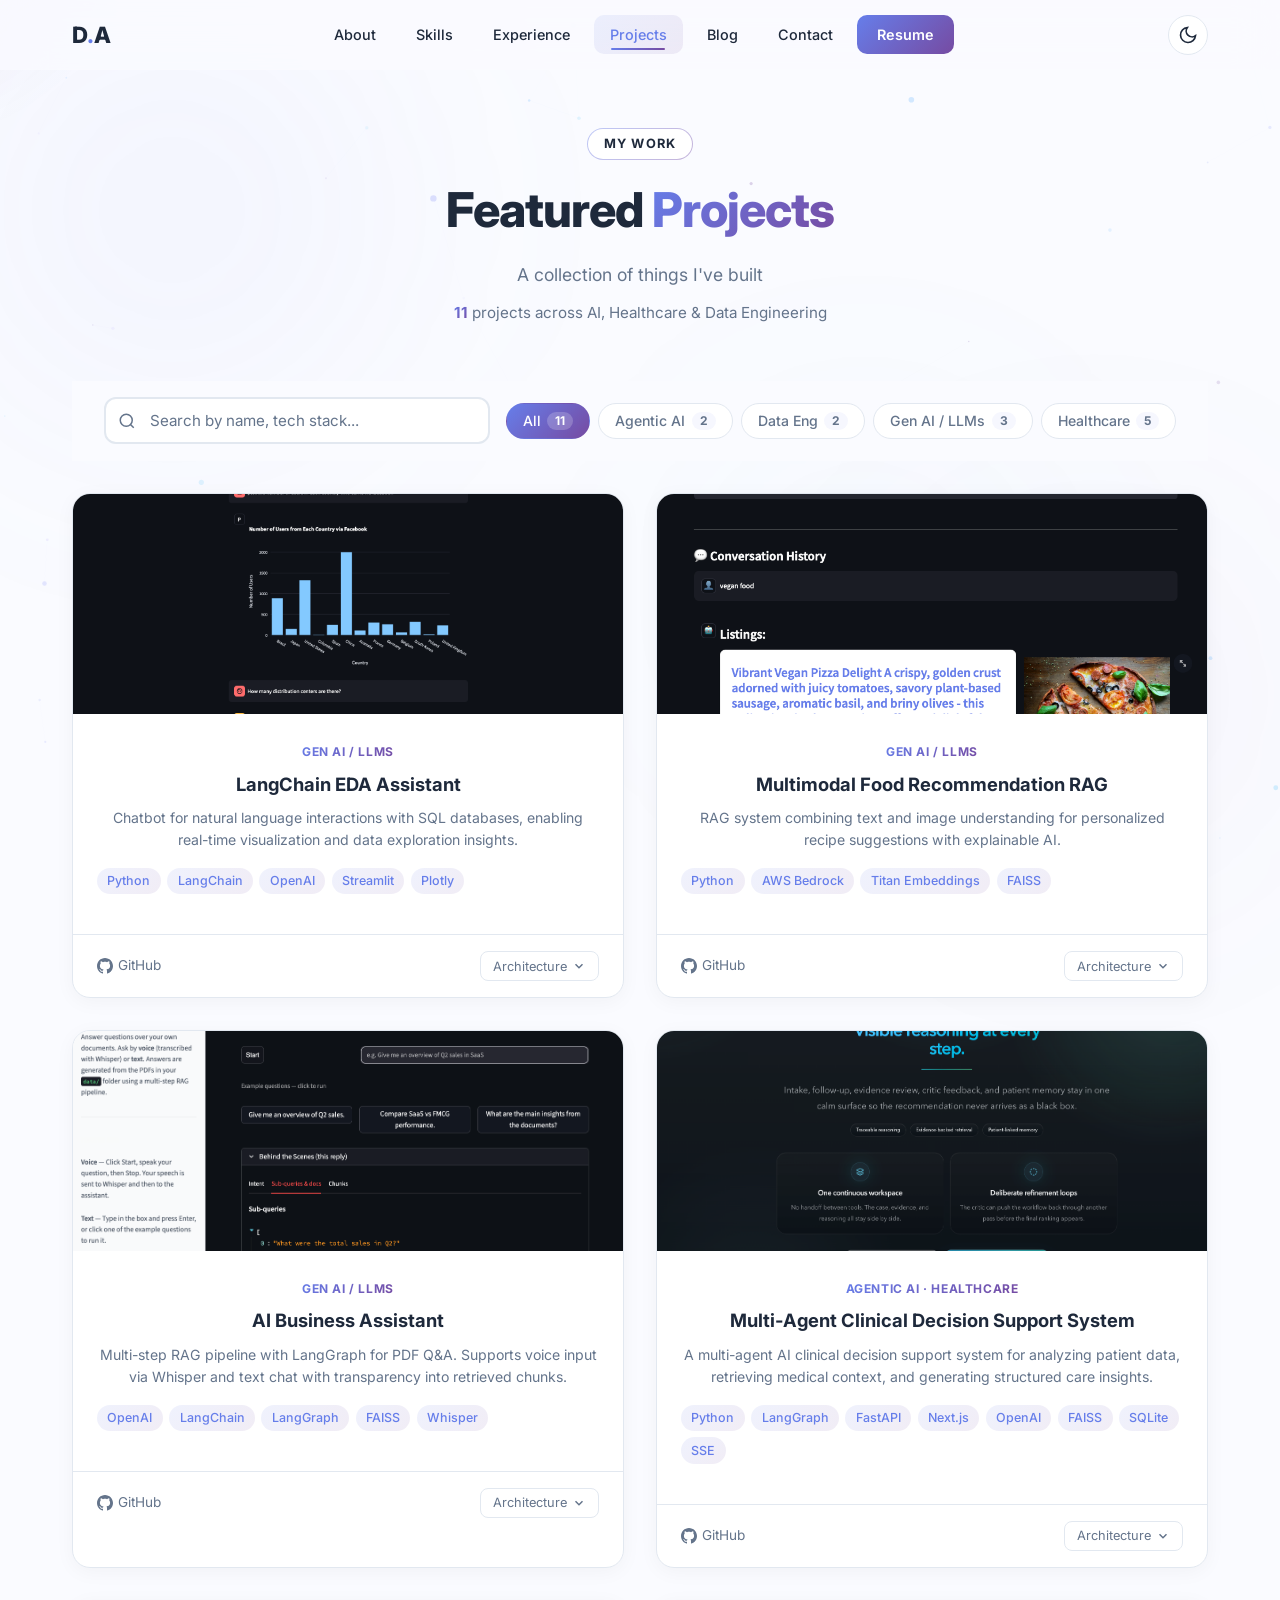
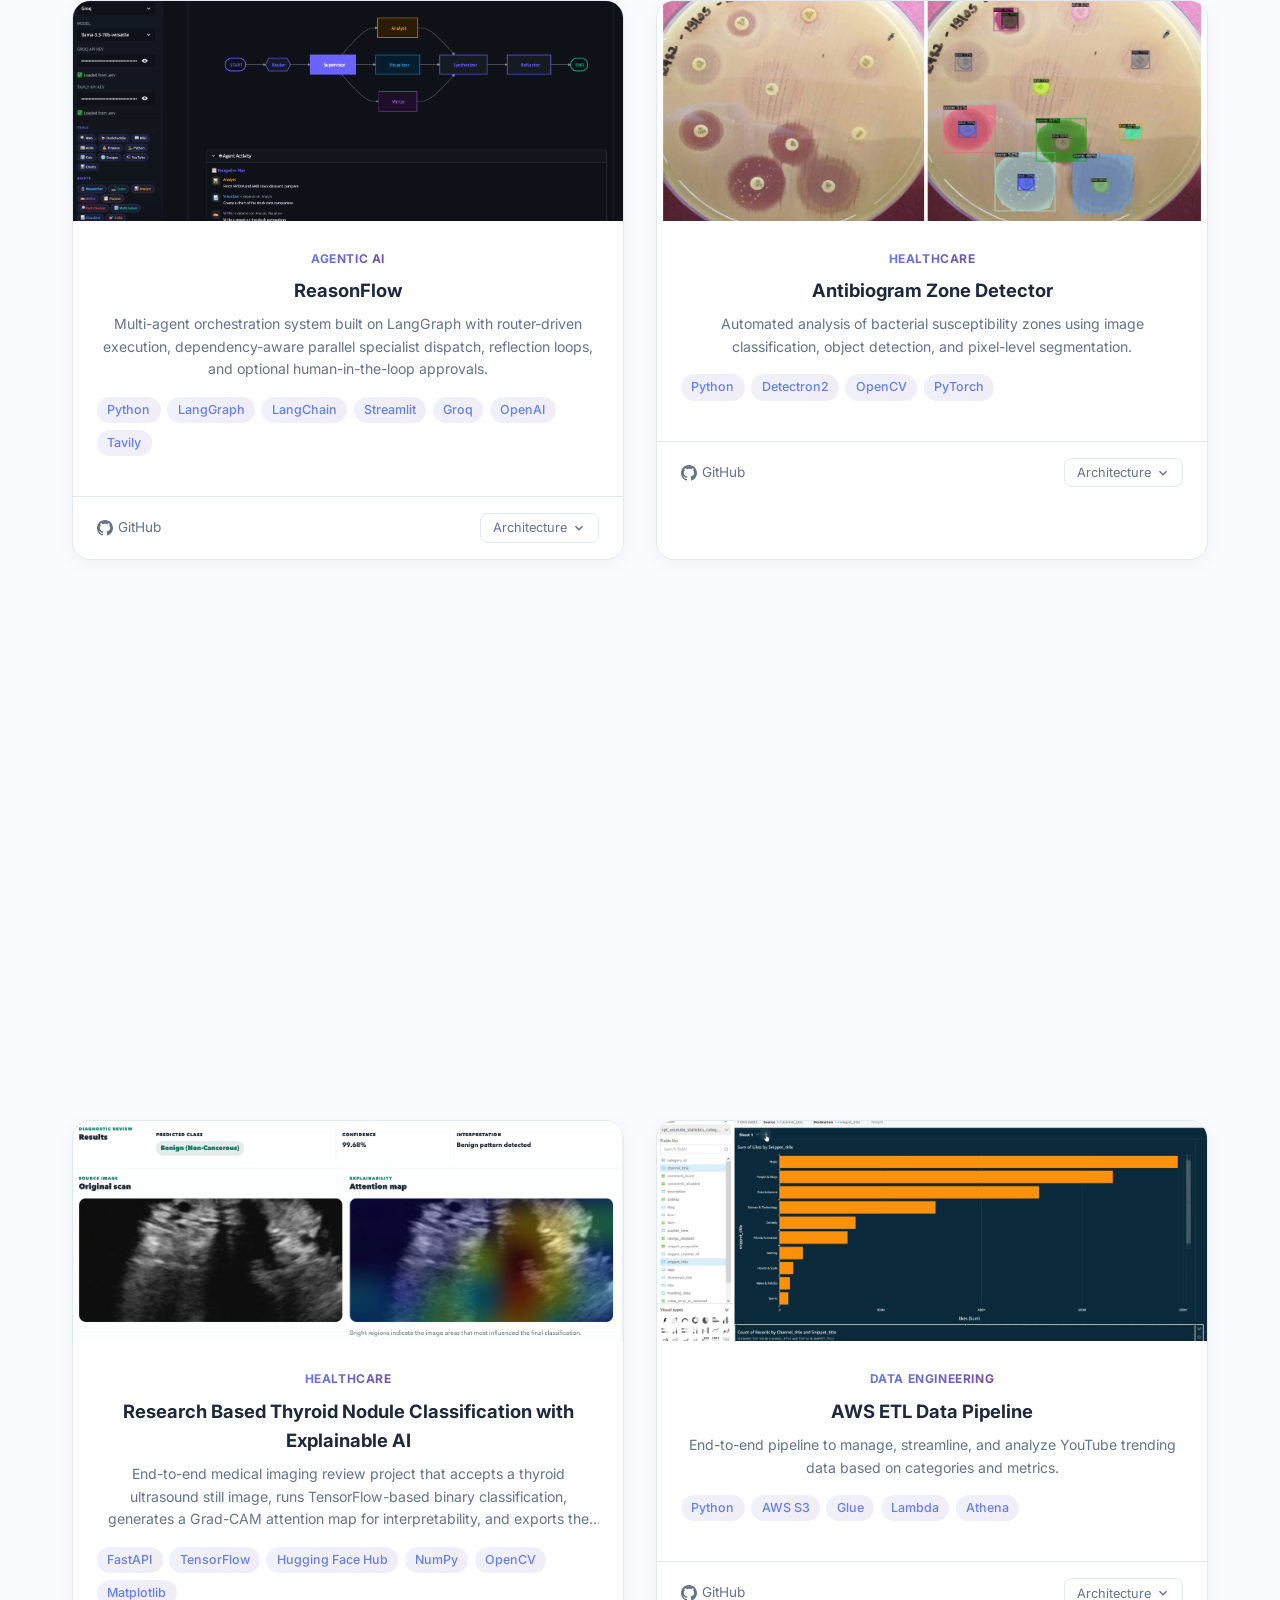
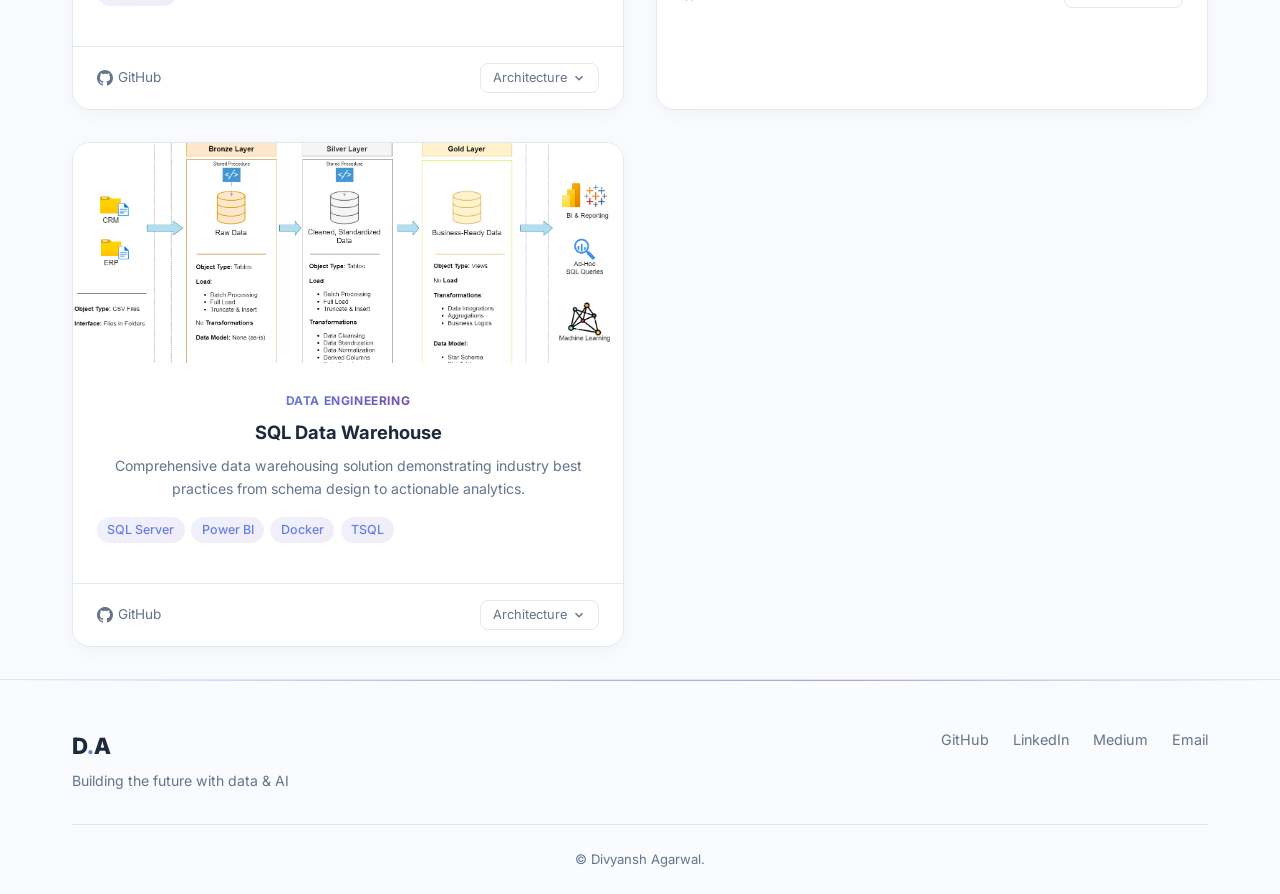
==== commit 8da5d180: "change agentic projects order" ====
--- a/projects.html
+++ b/projects.html
@@ -175,6 +175,39 @@
                 </div>
             </div>
 
+            <div class="project-card tilt-card reveal" data-categories="Agentic AI Healthcare Related Projects" data-tech="python langgraph langchain fastapi nextjs openai faiss sqlite rag multi-agent sse">
+                <div class="project-card-inner">
+                    <div class="project-img-wrapper">
+                        <img src="assets/agentic_ai_projects/result/cdss_result.png" alt="Multi-Agent Clinical Decision Support System" loading="lazy">
+                        <div class="project-img-overlay">
+                            <a href="https://github.com/Divyansh-ag14/multi-agent-clinical-decision-support-system" target="_blank" class="overlay-btn">View Code</a>
+                        </div>
+                    </div>
+                    <div class="project-body">
+                        <span class="project-category">Agentic AI · Healthcare</span>
+                        <h3 class="project-title">Multi-Agent Clinical Decision Support System</h3>
+                        <p class="project-summary">A multi-agent AI clinical decision support system for analyzing patient data, retrieving medical context, and generating structured care insights.</p>
+                        <div class="project-tech">
+                            <span>Python</span><span>LangGraph</span><span>FastAPI</span><span>Next.js</span><span>OpenAI</span><span>FAISS</span><span>SQLite</span><span>SSE</span>
+                        </div>
+                    </div>
+                    <div class="project-footer">
+                        <a href="https://github.com/Divyansh-ag14/multi-agent-clinical-decision-support-system" target="_blank" class="project-link">
+                            <svg width="16" height="16" viewBox="0 0 24 24" fill="currentColor"><path d="M12 0c-6.626 0-12 5.373-12 12 0 5.302 3.438 9.8 8.207 11.387.599.111.793-.261.793-.577v-2.234c-3.338.726-4.033-1.416-4.033-1.416-.546-1.387-1.333-1.756-1.333-1.756-1.089-.745.083-.729.083-.729 1.205.084 1.839 1.237 1.839 1.237 1.07 1.834 2.807 1.304 3.492.997.107-.775.418-1.305.762-1.604-2.665-.305-5.467-1.334-5.467-5.931 0-1.311.469-2.381 1.236-3.221-.124-.303-.535-1.524.117-3.176 0 0 1.008-.322 3.301 1.23.957-.266 1.983-.399 3.003-.404 1.02.005 2.047.138 3.006.404 2.291-1.552 3.297-1.23 3.297-1.23.653 1.653.242 2.874.118 3.176.77.84 1.235 1.911 1.235 3.221 0 4.609-2.807 5.624-5.479 5.921.43.372.823 1.102.823 2.222v3.293c0 .319.192.694.801.576 4.765-1.589 8.199-6.086 8.199-11.386 0-6.627-5.373-12-12-12z"/></svg>
+                            GitHub
+                        </a>
+                        <button class="project-details-toggle" onclick="toggleDetails(this)">
+                            Architecture <svg width="14" height="14" viewBox="0 0 24 24" fill="none" stroke="currentColor" stroke-width="2.5"><polyline points="6 9 12 15 18 9"/></svg>
+                        </button>
+                    </div>
+                    <div class="project-details">
+                        <div class="details-images">
+                            <figure><img src="assets/agentic_ai_projects/architecture/cdss_architecture_diagram.png" alt="CDSS Architecture" loading="lazy"><figcaption>Multi-Agent Clinical Workflow</figcaption></figure>
+                        </div>
+                    </div>
+                </div>
+            </div>
+
             <div class="project-card tilt-card reveal" data-categories="Agentic AI" data-tech="python langgraph langchain streamlit groq openai tavily duckduckgo arxiv multi-agent hitl">
                 <div class="project-card-inner">
                     <div class="project-img-wrapper">
@@ -203,39 +236,6 @@
                     <div class="project-details">
                         <div class="details-images">
                             <figure><img src="assets/agentic_ai_projects/architecture/reasonflow_architecture_diagram.png" alt="ReasonFlow Architecture" loading="lazy"><figcaption>ReasonFlow Agent Architecture</figcaption></figure>
-                        </div>
-                    </div>
-                </div>
-            </div>
-
-            <div class="project-card tilt-card reveal" data-categories="Agentic AI Healthcare Related Projects" data-tech="python langgraph langchain fastapi nextjs openai faiss sqlite rag multi-agent sse">
-                <div class="project-card-inner">
-                    <div class="project-img-wrapper">
-                        <img src="assets/agentic_ai_projects/result/cdss_result.png" alt="Multi-Agent Clinical Decision Support System" loading="lazy">
-                        <div class="project-img-overlay">
-                            <a href="https://github.com/Divyansh-ag14/multi-agent-clinical-decision-support-system" target="_blank" class="overlay-btn">View Code</a>
-                        </div>
-                    </div>
-                    <div class="project-body">
-                        <span class="project-category">Agentic AI · Healthcare</span>
-                        <h3 class="project-title">Multi-Agent Clinical Decision Support System</h3>
-                        <p class="project-summary">A multi-agent AI clinical decision support system for analyzing patient data, retrieving medical context, and generating structured care insights.</p>
-                        <div class="project-tech">
-                            <span>Python</span><span>LangGraph</span><span>FastAPI</span><span>Next.js</span><span>OpenAI</span><span>FAISS</span><span>SQLite</span><span>SSE</span>
-                        </div>
-                    </div>
-                    <div class="project-footer">
-                        <a href="https://github.com/Divyansh-ag14/multi-agent-clinical-decision-support-system" target="_blank" class="project-link">
-                            <svg width="16" height="16" viewBox="0 0 24 24" fill="currentColor"><path d="M12 0c-6.626 0-12 5.373-12 12 0 5.302 3.438 9.8 8.207 11.387.599.111.793-.261.793-.577v-2.234c-3.338.726-4.033-1.416-4.033-1.416-.546-1.387-1.333-1.756-1.333-1.756-1.089-.745.083-.729.083-.729 1.205.084 1.839 1.237 1.839 1.237 1.07 1.834 2.807 1.304 3.492.997.107-.775.418-1.305.762-1.604-2.665-.305-5.467-1.334-5.467-5.931 0-1.311.469-2.381 1.236-3.221-.124-.303-.535-1.524.117-3.176 0 0 1.008-.322 3.301 1.23.957-.266 1.983-.399 3.003-.404 1.02.005 2.047.138 3.006.404 2.291-1.552 3.297-1.23 3.297-1.23.653 1.653.242 2.874.118 3.176.77.84 1.235 1.911 1.235 3.221 0 4.609-2.807 5.624-5.479 5.921.43.372.823 1.102.823 2.222v3.293c0 .319.192.694.801.576 4.765-1.589 8.199-6.086 8.199-11.386 0-6.627-5.373-12-12-12z"/></svg>
-                            GitHub
-                        </a>
-                        <button class="project-details-toggle" onclick="toggleDetails(this)">
-                            Architecture <svg width="14" height="14" viewBox="0 0 24 24" fill="none" stroke="currentColor" stroke-width="2.5"><polyline points="6 9 12 15 18 9"/></svg>
-                        </button>
-                    </div>
-                    <div class="project-details">
-                        <div class="details-images">
-                            <figure><img src="assets/agentic_ai_projects/architecture/cdss_architecture_diagram.png" alt="CDSS Architecture" loading="lazy"><figcaption>Multi-Agent Clinical Workflow</figcaption></figure>
                         </div>
                     </div>
                 </div>
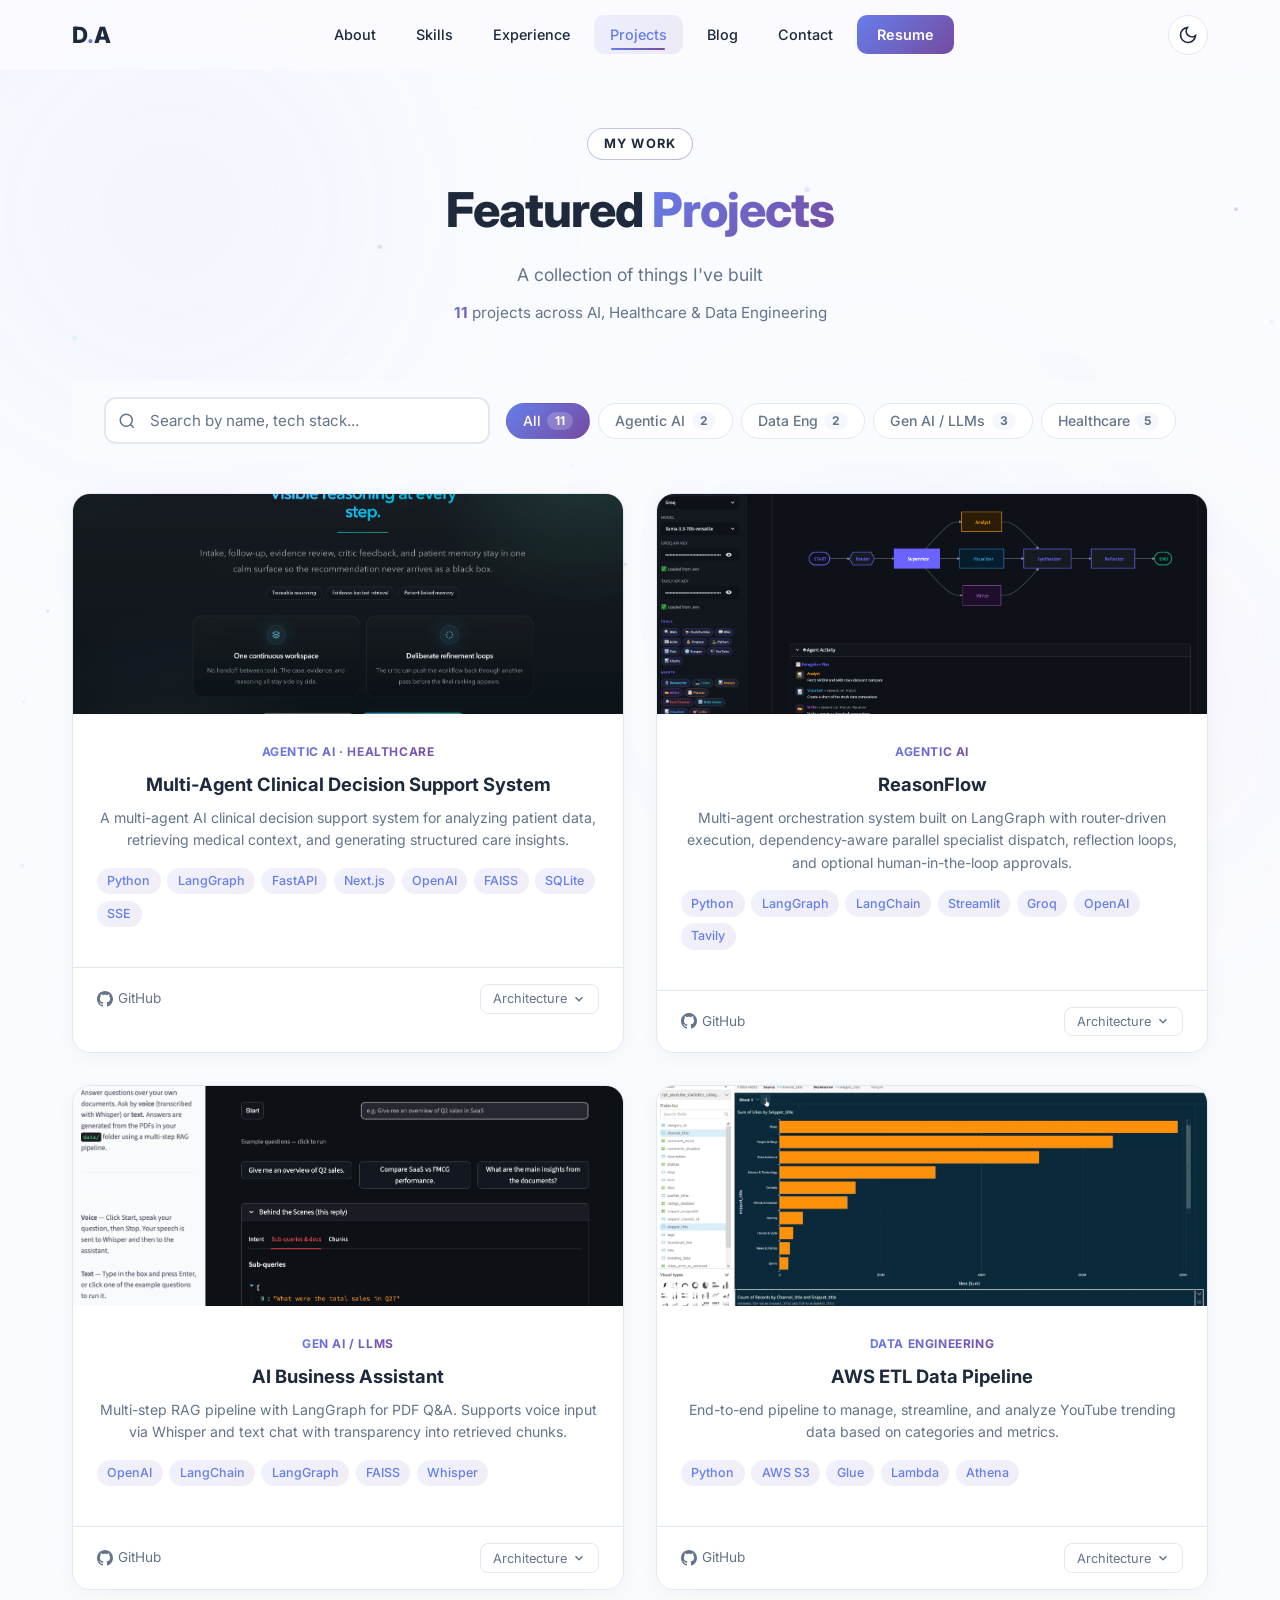
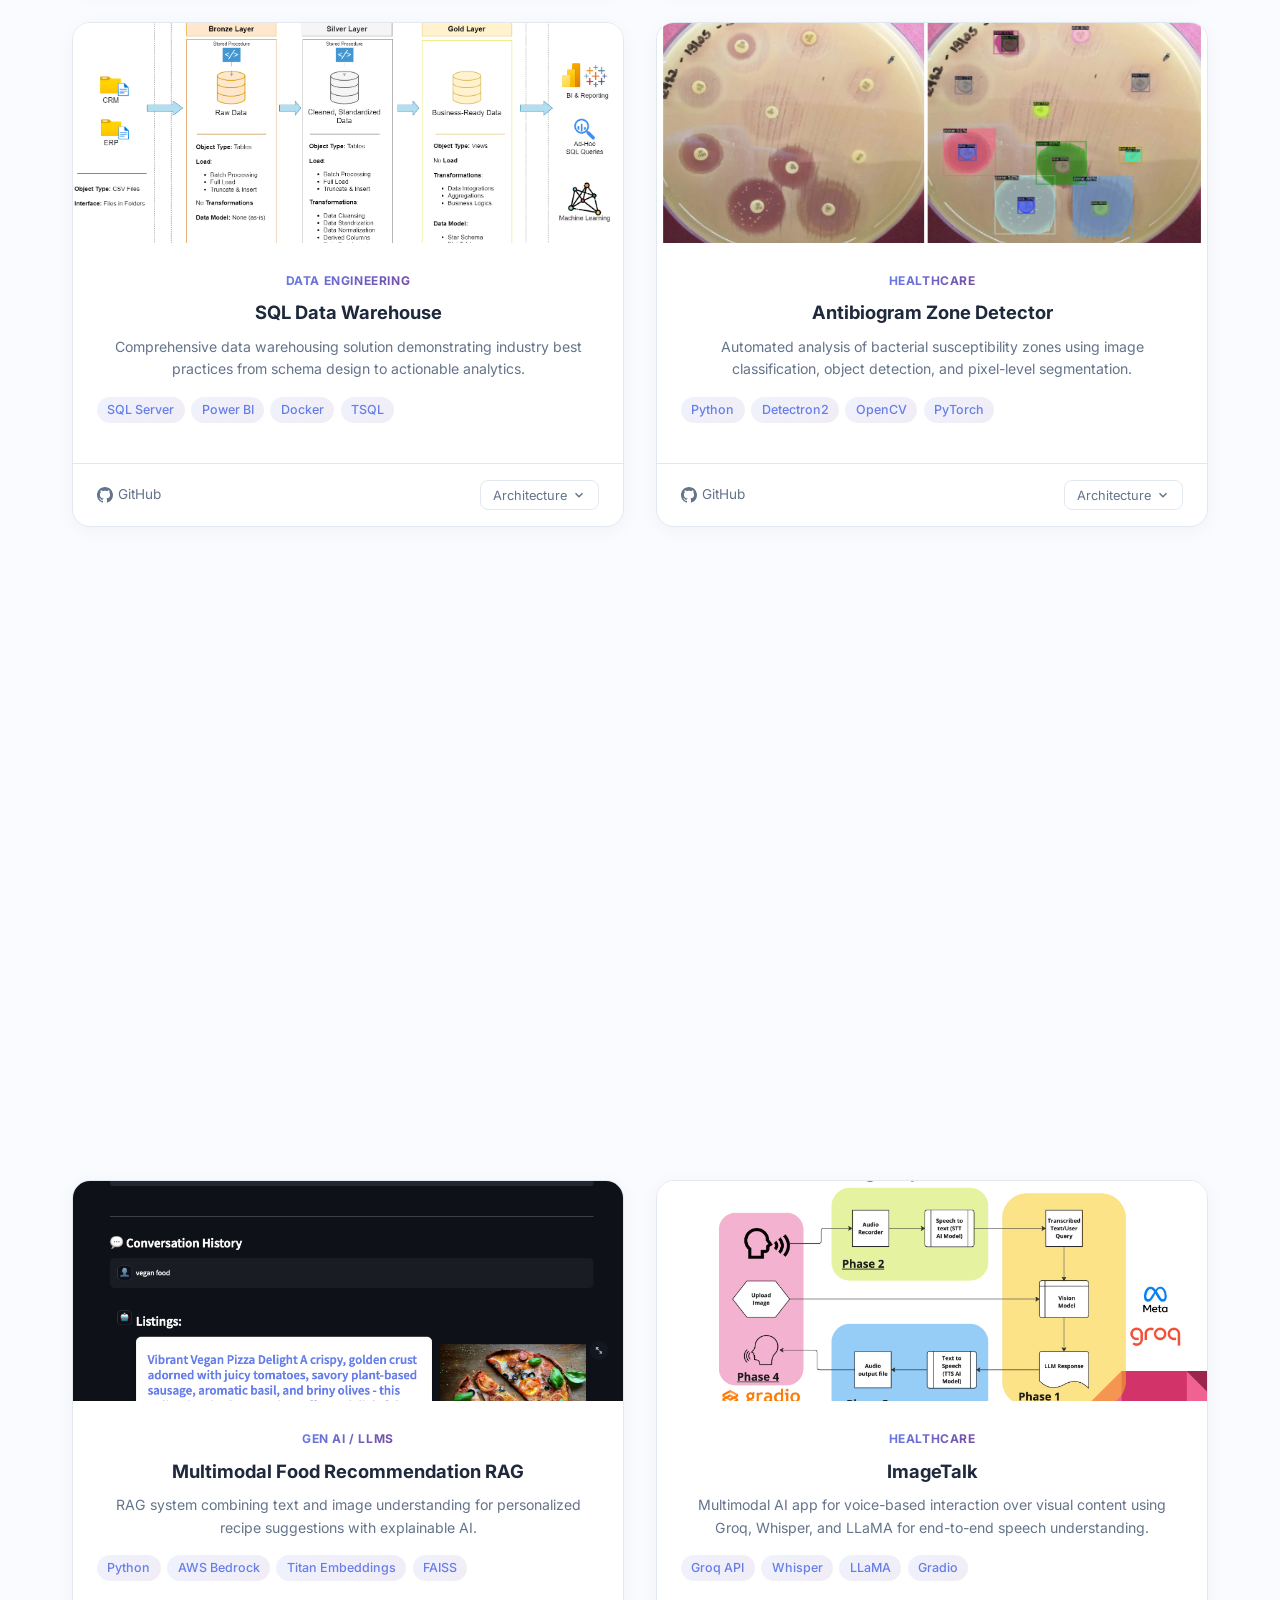
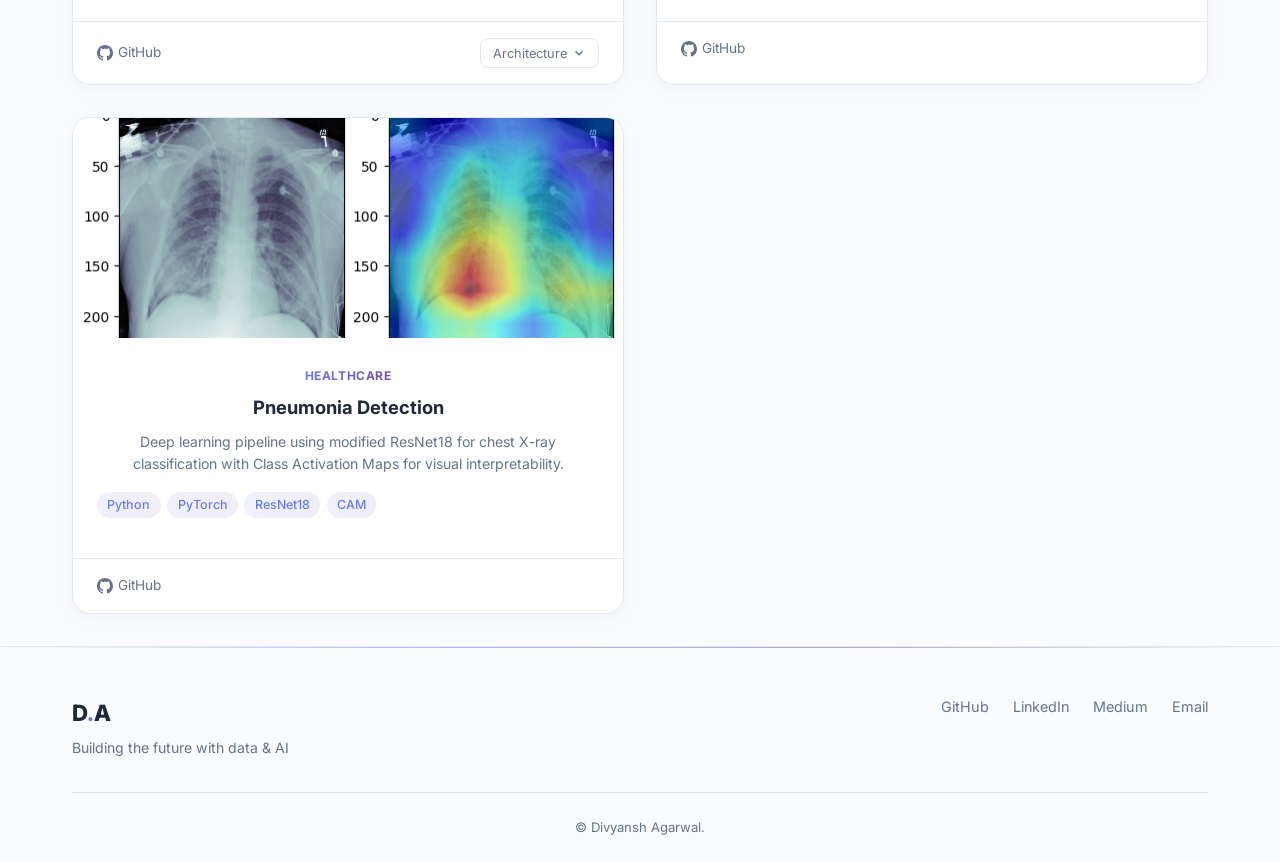
==== commit bdf3369b: "change order" ====
--- a/projects.html
+++ b/projects.html
@@ -76,6 +76,237 @@
         <!-- Projects Grid -->
         <div class="projects-grid" id="projects-grid">
 
+            <div class="project-card tilt-card reveal" data-categories="Agentic AI Healthcare Related Projects" data-tech="python langgraph langchain fastapi nextjs openai faiss sqlite rag multi-agent sse">
+                <div class="project-card-inner">
+                    <div class="project-img-wrapper">
+                        <img src="assets/agentic_ai_projects/result/cdss_result.png" alt="Multi-Agent Clinical Decision Support System" loading="lazy">
+                        <div class="project-img-overlay">
+                            <a href="https://github.com/Divyansh-ag14/multi-agent-clinical-decision-support-system" target="_blank" class="overlay-btn">View Code</a>
+                        </div>
+                    </div>
+                    <div class="project-body">
+                        <span class="project-category">Agentic AI · Healthcare</span>
+                        <h3 class="project-title">Multi-Agent Clinical Decision Support System</h3>
+                        <p class="project-summary">A multi-agent AI clinical decision support system for analyzing patient data, retrieving medical context, and generating structured care insights.</p>
+                        <div class="project-tech">
+                            <span>Python</span><span>LangGraph</span><span>FastAPI</span><span>Next.js</span><span>OpenAI</span><span>FAISS</span><span>SQLite</span><span>SSE</span>
+                        </div>
+                    </div>
+                    <div class="project-footer">
+                        <a href="https://github.com/Divyansh-ag14/multi-agent-clinical-decision-support-system" target="_blank" class="project-link">
+                            <svg width="16" height="16" viewBox="0 0 24 24" fill="currentColor"><path d="M12 0c-6.626 0-12 5.373-12 12 0 5.302 3.438 9.8 8.207 11.387.599.111.793-.261.793-.577v-2.234c-3.338.726-4.033-1.416-4.033-1.416-.546-1.387-1.333-1.756-1.333-1.756-1.089-.745.083-.729.083-.729 1.205.084 1.839 1.237 1.839 1.237 1.07 1.834 2.807 1.304 3.492.997.107-.775.418-1.305.762-1.604-2.665-.305-5.467-1.334-5.467-5.931 0-1.311.469-2.381 1.236-3.221-.124-.303-.535-1.524.117-3.176 0 0 1.008-.322 3.301 1.23.957-.266 1.983-.399 3.003-.404 1.02.005 2.047.138 3.006.404 2.291-1.552 3.297-1.23 3.297-1.23.653 1.653.242 2.874.118 3.176.77.84 1.235 1.911 1.235 3.221 0 4.609-2.807 5.624-5.479 5.921.43.372.823 1.102.823 2.222v3.293c0 .319.192.694.801.576 4.765-1.589 8.199-6.086 8.199-11.386 0-6.627-5.373-12-12-12z"/></svg>
+                            GitHub
+                        </a>
+                        <button class="project-details-toggle" onclick="toggleDetails(this)">
+                            Architecture <svg width="14" height="14" viewBox="0 0 24 24" fill="none" stroke="currentColor" stroke-width="2.5"><polyline points="6 9 12 15 18 9"/></svg>
+                        </button>
+                    </div>
+                    <div class="project-details">
+                        <div class="details-images">
+                            <figure><img src="assets/agentic_ai_projects/architecture/cdss_architecture_diagram.png" alt="CDSS Architecture" loading="lazy"><figcaption>Multi-Agent Clinical Workflow</figcaption></figure>
+                        </div>
+                    </div>
+                </div>
+            </div>
+
+            <div class="project-card tilt-card reveal" data-categories="Agentic AI" data-tech="python langgraph langchain streamlit groq openai tavily duckduckgo arxiv multi-agent hitl">
+                <div class="project-card-inner">
+                    <div class="project-img-wrapper">
+                        <img src="assets/agentic_ai_projects/result/reasonflow_result.png" alt="ReasonFlow" loading="lazy">
+                        <div class="project-img-overlay">
+                            <a href="https://github.com/Divyansh-ag14/reasonflow" target="_blank" class="overlay-btn">View Code</a>
+                        </div>
+                    </div>
+                    <div class="project-body">
+                        <span class="project-category">Agentic AI</span>
+                        <h3 class="project-title">ReasonFlow</h3>
+                        <p class="project-summary">Multi-agent orchestration system built on LangGraph with router-driven execution, dependency-aware parallel specialist dispatch, reflection loops, and optional human-in-the-loop approvals.</p>
+                        <div class="project-tech">
+                            <span>Python</span><span>LangGraph</span><span>LangChain</span><span>Streamlit</span><span>Groq</span><span>OpenAI</span><span>Tavily</span>
+                        </div>
+                    </div>
+                    <div class="project-footer">
+                        <a href="https://github.com/Divyansh-ag14/reasonflow" target="_blank" class="project-link">
+                            <svg width="16" height="16" viewBox="0 0 24 24" fill="currentColor"><path d="M12 0c-6.626 0-12 5.373-12 12 0 5.302 3.438 9.8 8.207 11.387.599.111.793-.261.793-.577v-2.234c-3.338.726-4.033-1.416-4.033-1.416-.546-1.387-1.333-1.756-1.333-1.756-1.089-.745.083-.729.083-.729 1.205.084 1.839 1.237 1.839 1.237 1.07 1.834 2.807 1.304 3.492.997.107-.775.418-1.305.762-1.604-2.665-.305-5.467-1.334-5.467-5.931 0-1.311.469-2.381 1.236-3.221-.124-.303-.535-1.524.117-3.176 0 0 1.008-.322 3.301 1.23.957-.266 1.983-.399 3.003-.404 1.02.005 2.047.138 3.006.404 2.291-1.552 3.297-1.23 3.297-1.23.653 1.653.242 2.874.118 3.176.77.84 1.235 1.911 1.235 3.221 0 4.609-2.807 5.624-5.479 5.921.43.372.823 1.102.823 2.222v3.293c0 .319.192.694.801.576 4.765-1.589 8.199-6.086 8.199-11.386 0-6.627-5.373-12-12-12z"/></svg>
+                            GitHub
+                        </a>
+                        <button class="project-details-toggle" onclick="toggleDetails(this)">
+                            Architecture <svg width="14" height="14" viewBox="0 0 24 24" fill="none" stroke="currentColor" stroke-width="2.5"><polyline points="6 9 12 15 18 9"/></svg>
+                        </button>
+                    </div>
+                    <div class="project-details">
+                        <div class="details-images">
+                            <figure><img src="assets/agentic_ai_projects/architecture/reasonflow_architecture_diagram.png" alt="ReasonFlow Architecture" loading="lazy"><figcaption>ReasonFlow Agent Architecture</figcaption></figure>
+                        </div>
+                    </div>
+                </div>
+            </div>
+
+            <div class="project-card tilt-card reveal" data-categories="LLM Projects" data-tech="python openai gpt-4 whisper langchain langgraph faiss">
+                <div class="project-card-inner">
+                    <div class="project-img-wrapper">
+                        <img src="assets/llm_projects/result/business_assistant.png" alt="AI Business Assistant" loading="lazy">
+                        <div class="project-img-overlay">
+                            <a href="https://github.com/Divyansh-ag14/ai-business-assistant" target="_blank" class="overlay-btn">View Code</a>
+                        </div>
+                    </div>
+                    <div class="project-body">
+                        <span class="project-category">Gen AI / LLMs</span>
+                        <h3 class="project-title">AI Business Assistant</h3>
+                        <p class="project-summary">Multi-step RAG pipeline with LangGraph for PDF Q&A. Supports voice input via Whisper and text chat with transparency into retrieved chunks.</p>
+                        <div class="project-tech">
+                            <span>OpenAI</span><span>LangChain</span><span>LangGraph</span><span>FAISS</span><span>Whisper</span>
+                        </div>
+                    </div>
+                    <div class="project-footer">
+                        <a href="https://github.com/Divyansh-ag14/ai-business-assistant" target="_blank" class="project-link">
+                            <svg width="16" height="16" viewBox="0 0 24 24" fill="currentColor"><path d="M12 0c-6.626 0-12 5.373-12 12 0 5.302 3.438 9.8 8.207 11.387.599.111.793-.261.793-.577v-2.234c-3.338.726-4.033-1.416-4.033-1.416-.546-1.387-1.333-1.756-1.333-1.756-1.089-.745.083-.729.083-.729 1.205.084 1.839 1.237 1.839 1.237 1.07 1.834 2.807 1.304 3.492.997.107-.775.418-1.305.762-1.604-2.665-.305-5.467-1.334-5.467-5.931 0-1.311.469-2.381 1.236-3.221-.124-.303-.535-1.524.117-3.176 0 0 1.008-.322 3.301 1.23.957-.266 1.983-.399 3.003-.404 1.02.005 2.047.138 3.006.404 2.291-1.552 3.297-1.23 3.297-1.23.653 1.653.242 2.874.118 3.176.77.84 1.235 1.911 1.235 3.221 0 4.609-2.807 5.624-5.479 5.921.43.372.823 1.102.823 2.222v3.293c0 .319.192.694.801.576 4.765-1.589 8.199-6.086 8.199-11.386 0-6.627-5.373-12-12-12z"/></svg>
+                            GitHub
+                        </a>
+                        <button class="project-details-toggle" onclick="toggleDetails(this)">
+                            Architecture <svg width="14" height="14" viewBox="0 0 24 24" fill="none" stroke="currentColor" stroke-width="2.5"><polyline points="6 9 12 15 18 9"/></svg>
+                        </button>
+                    </div>
+                    <div class="project-details">
+                        <div class="details-images">
+                            <figure><img src="assets/llm_projects/architecture/business_assistant.png" alt="Architecture" loading="lazy"><figcaption>System Architecture</figcaption></figure>
+                        </div>
+                    </div>
+                </div>
+            </div>
+
+            <div class="project-card tilt-card reveal" data-categories="Data Engineering Projects" data-tech="python pandas sql aws s3 glue lambda athena quicksight">
+                <div class="project-card-inner">
+                    <div class="project-img-wrapper">
+                        <img src="assets/data_engineering_projects/result/aws_etl_result.png" alt="AWS ETL Pipeline" loading="lazy">
+                        <div class="project-img-overlay">
+                            <a href="https://github.com/Divyansh-ag14/aws-etl-pipeline" target="_blank" class="overlay-btn">View Code</a>
+                        </div>
+                    </div>
+                    <div class="project-body">
+                        <span class="project-category">Data Engineering</span>
+                        <h3 class="project-title">AWS ETL Data Pipeline</h3>
+                        <p class="project-summary">End-to-end pipeline to manage, streamline, and analyze YouTube trending data based on categories and metrics.</p>
+                        <div class="project-tech">
+                            <span>Python</span><span>AWS S3</span><span>Glue</span><span>Lambda</span><span>Athena</span>
+                        </div>
+                    </div>
+                    <div class="project-footer">
+                        <a href="https://github.com/Divyansh-ag14/aws-etl-pipeline" target="_blank" class="project-link">
+                            <svg width="16" height="16" viewBox="0 0 24 24" fill="currentColor"><path d="M12 0c-6.626 0-12 5.373-12 12 0 5.302 3.438 9.8 8.207 11.387.599.111.793-.261.793-.577v-2.234c-3.338.726-4.033-1.416-4.033-1.416-.546-1.387-1.333-1.756-1.333-1.756-1.089-.745.083-.729.083-.729 1.205.084 1.839 1.237 1.839 1.237 1.07 1.834 2.807 1.304 3.492.997.107-.775.418-1.305.762-1.604-2.665-.305-5.467-1.334-5.467-5.931 0-1.311.469-2.381 1.236-3.221-.124-.303-.535-1.524.117-3.176 0 0 1.008-.322 3.301 1.23.957-.266 1.983-.399 3.003-.404 1.02.005 2.047.138 3.006.404 2.291-1.552 3.297-1.23 3.297-1.23.653 1.653.242 2.874.118 3.176.77.84 1.235 1.911 1.235 3.221 0 4.609-2.807 5.624-5.479 5.921.43.372.823 1.102.823 2.222v3.293c0 .319.192.694.801.576 4.765-1.589 8.199-6.086 8.199-11.386 0-6.627-5.373-12-12-12z"/></svg>
+                            GitHub
+                        </a>
+                        <button class="project-details-toggle" onclick="toggleDetails(this)">
+                            Architecture <svg width="14" height="14" viewBox="0 0 24 24" fill="none" stroke="currentColor" stroke-width="2.5"><polyline points="6 9 12 15 18 9"/></svg>
+                        </button>
+                    </div>
+                    <div class="project-details">
+                        <div class="details-images">
+                            <figure><img src="assets/data_engineering_projects/architecture/aws_etl_architecture.jpeg" alt="Architecture" loading="lazy"><figcaption>Pipeline Architecture</figcaption></figure>
+                        </div>
+                    </div>
+                </div>
+            </div>
+
+            <div class="project-card tilt-card reveal" data-categories="Data Engineering Projects" data-tech="sql server power bi docker tsql">
+                <div class="project-card-inner">
+                    <div class="project-img-wrapper">
+                        <img src="assets/data_engineering_projects/architecture/sql_datawarehouse_architecture.png" alt="SQL Data Warehouse" loading="lazy">
+                        <div class="project-img-overlay">
+                            <a href="https://github.com/Divyansh-ag14/sql-data-warehouse" target="_blank" class="overlay-btn">View Code</a>
+                        </div>
+                    </div>
+                    <div class="project-body">
+                        <span class="project-category">Data Engineering</span>
+                        <h3 class="project-title">SQL Data Warehouse</h3>
+                        <p class="project-summary">Comprehensive data warehousing solution demonstrating industry best practices from schema design to actionable analytics.</p>
+                        <div class="project-tech">
+                            <span>SQL Server</span><span>Power BI</span><span>Docker</span><span>TSQL</span>
+                        </div>
+                    </div>
+                    <div class="project-footer">
+                        <a href="https://github.com/Divyansh-ag14/sql-data-warehouse" target="_blank" class="project-link">
+                            <svg width="16" height="16" viewBox="0 0 24 24" fill="currentColor"><path d="M12 0c-6.626 0-12 5.373-12 12 0 5.302 3.438 9.8 8.207 11.387.599.111.793-.261.793-.577v-2.234c-3.338.726-4.033-1.416-4.033-1.416-.546-1.387-1.333-1.756-1.333-1.756-1.089-.745.083-.729.083-.729 1.205.084 1.839 1.237 1.839 1.237 1.07 1.834 2.807 1.304 3.492.997.107-.775.418-1.305.762-1.604-2.665-.305-5.467-1.334-5.467-5.931 0-1.311.469-2.381 1.236-3.221-.124-.303-.535-1.524.117-3.176 0 0 1.008-.322 3.301 1.23.957-.266 1.983-.399 3.003-.404 1.02.005 2.047.138 3.006.404 2.291-1.552 3.297-1.23 3.297-1.23.653 1.653.242 2.874.118 3.176.77.84 1.235 1.911 1.235 3.221 0 4.609-2.807 5.624-5.479 5.921.43.372.823 1.102.823 2.222v3.293c0 .319.192.694.801.576 4.765-1.589 8.199-6.086 8.199-11.386 0-6.627-5.373-12-12-12z"/></svg>
+                            GitHub
+                        </a>
+                        <button class="project-details-toggle" onclick="toggleDetails(this)">
+                            Architecture <svg width="14" height="14" viewBox="0 0 24 24" fill="none" stroke="currentColor" stroke-width="2.5"><polyline points="6 9 12 15 18 9"/></svg>
+                        </button>
+                    </div>
+                    <div class="project-details">
+                        <div class="details-images">
+                            <figure><img src="assets/data_engineering_projects/architecture/sql_datawarehouse_architecture.png" alt="Architecture" loading="lazy"><figcaption>Warehouse Architecture</figcaption></figure>
+                        </div>
+                    </div>
+                </div>
+            </div>
+
+            <div class="project-card tilt-card reveal" data-categories="Healthcare Related Projects" data-tech="python detectron2 opencv pytorch matplotlib">
+                <div class="project-card-inner">
+                    <div class="project-img-wrapper">
+                        <img src="assets/healthcare_projects/result/antibio.png" alt="Antibiogram Detector" loading="lazy">
+                        <div class="project-img-overlay">
+                            <a href="https://github.com/Divyansh-ag14/antibiogram-zone-detector" target="_blank" class="overlay-btn">View Code</a>
+                        </div>
+                    </div>
+                    <div class="project-body">
+                        <span class="project-category">Healthcare</span>
+                        <h3 class="project-title">Antibiogram Zone Detector</h3>
+                        <p class="project-summary">Automated analysis of bacterial susceptibility zones using image classification, object detection, and pixel-level segmentation.</p>
+                        <div class="project-tech">
+                            <span>Python</span><span>Detectron2</span><span>OpenCV</span><span>PyTorch</span>
+                        </div>
+                    </div>
+                    <div class="project-footer">
+                        <a href="https://github.com/Divyansh-ag14/antibiogram-zone-detector" target="_blank" class="project-link">
+                            <svg width="16" height="16" viewBox="0 0 24 24" fill="currentColor"><path d="M12 0c-6.626 0-12 5.373-12 12 0 5.302 3.438 9.8 8.207 11.387.599.111.793-.261.793-.577v-2.234c-3.338.726-4.033-1.416-4.033-1.416-.546-1.387-1.333-1.756-1.333-1.756-1.089-.745.083-.729.083-.729 1.205.084 1.839 1.237 1.839 1.237 1.07 1.834 2.807 1.304 3.492.997.107-.775.418-1.305.762-1.604-2.665-.305-5.467-1.334-5.467-5.931 0-1.311.469-2.381 1.236-3.221-.124-.303-.535-1.524.117-3.176 0 0 1.008-.322 3.301 1.23.957-.266 1.983-.399 3.003-.404 1.02.005 2.047.138 3.006.404 2.291-1.552 3.297-1.23 3.297-1.23.653 1.653.242 2.874.118 3.176.77.84 1.235 1.911 1.235 3.221 0 4.609-2.807 5.624-5.479 5.921.43.372.823 1.102.823 2.222v3.293c0 .319.192.694.801.576 4.765-1.589 8.199-6.086 8.199-11.386 0-6.627-5.373-12-12-12z"/></svg>
+                            GitHub
+                        </a>
+                        <button class="project-details-toggle" onclick="toggleDetails(this)">
+                            Architecture <svg width="14" height="14" viewBox="0 0 24 24" fill="none" stroke="currentColor" stroke-width="2.5"><polyline points="6 9 12 15 18 9"/></svg>
+                        </button>
+                    </div>
+                    <div class="project-details">
+                        <div class="details-images">
+                            <figure><img src="assets/healthcare_projects/architecture/antibio.png" alt="Architecture" loading="lazy"><figcaption>Architecture</figcaption></figure>
+                        </div>
+                    </div>
+                </div>
+            </div>
+
+            <div class="project-card tilt-card reveal" data-categories="Healthcare Related Projects" data-tech="fastapi tensorflow huggingface hub numpy opencv matplotlib">
+                <div class="project-card-inner">
+                    <div class="project-img-wrapper">
+                        <img src="assets/healthcare_projects/result/thyroid-nodule.png" alt="Research Based Thyroid Nodule Classification with Explainable AI" loading="lazy">
+                        <div class="project-img-overlay">
+                            <a href="https://github.com/Divyansh-ag14/medical_imaging" target="_blank" class="overlay-btn">View Code</a>
+                        </div>
+                    </div>
+                    <div class="project-body">
+                        <span class="project-category">Healthcare</span>
+                        <h3 class="project-title">Research Based Thyroid Nodule Classification with Explainable AI</h3>
+                        <p class="project-summary">End-to-end medical imaging review project that accepts a thyroid ultrasound still image, runs TensorFlow-based binary classification, generates a Grad-CAM attention map for interpretability, and exports the result as a DOCX report.</p>
+                        <div class="project-tech">
+                            <span>FastAPI</span><span>TensorFlow</span><span>Hugging Face Hub</span><span>NumPy</span><span>OpenCV</span><span>Matplotlib</span>
+                        </div>
+                    </div>
+                    <div class="project-footer">
+                        <a href="https://github.com/Divyansh-ag14/thyroid-nodule-detection" target="_blank" class="project-link">
+                            <svg width="16" height="16" viewBox="0 0 24 24" fill="currentColor"><path d="M12 0c-6.626 0-12 5.373-12 12 0 5.302 3.438 9.8 8.207 11.387.599.111.793-.261.793-.577v-2.234c-3.338.726-4.033-1.416-4.033-1.416-.546-1.387-1.333-1.756-1.333-1.756-1.089-.745.083-.729.083-.729 1.205.084 1.839 1.237 1.839 1.237 1.07 1.834 2.807 1.304 3.492.997.107-.775.418-1.305.762-1.604-2.665-.305-5.467-1.334-5.467-5.931 0-1.311.469-2.381 1.236-3.221-.124-.303-.535-1.524.117-3.176 0 0 1.008-.322 3.301 1.23.957-.266 1.983-.399 3.003-.404 1.02.005 2.047.138 3.006.404 2.291-1.552 3.297-1.23 3.297-1.23.653 1.653.242 2.874.118 3.176.77.84 1.235 1.911 1.235 3.221 0 4.609-2.807 5.624-5.479 5.921.43.372.823 1.102.823 2.222v3.293c0 .319.192.694.801.576 4.765-1.589 8.199-6.086 8.199-11.386 0-6.627-5.373-12-12-12z"/></svg>
+                            GitHub
+                        </a>
+                        <button class="project-details-toggle" onclick="toggleDetails(this)">
+                            Architecture <svg width="14" height="14" viewBox="0 0 24 24" fill="none" stroke="currentColor" stroke-width="2.5"><polyline points="6 9 12 15 18 9"/></svg>
+                        </button>
+                    </div>
+                    <div class="project-details">
+                        <div class="details-images">
+                            <figure><img src="assets/healthcare_projects/architecture/thyroid-nodule.png" alt="Thyroid nodule classification pipeline" loading="lazy"><figcaption>Model &amp; explainability overview</figcaption></figure>
+                        </div>
+                    </div>
+                </div>
+            </div>
+
             <div class="project-card tilt-card reveal" data-categories="LLM Projects" data-tech="python langchain openai streamlit sqlalchemy plotly">
                 <div class="project-card-inner">
                     <div class="project-img-wrapper">
@@ -142,138 +373,6 @@
                 </div>
             </div>
 
-            <div class="project-card tilt-card reveal" data-categories="LLM Projects" data-tech="python openai gpt-4 whisper langchain langgraph faiss">
-                <div class="project-card-inner">
-                    <div class="project-img-wrapper">
-                        <img src="assets/llm_projects/result/business_assistant.png" alt="AI Business Assistant" loading="lazy">
-                        <div class="project-img-overlay">
-                            <a href="https://github.com/Divyansh-ag14/ai-business-assistant" target="_blank" class="overlay-btn">View Code</a>
-                        </div>
-                    </div>
-                    <div class="project-body">
-                        <span class="project-category">Gen AI / LLMs</span>
-                        <h3 class="project-title">AI Business Assistant</h3>
-                        <p class="project-summary">Multi-step RAG pipeline with LangGraph for PDF Q&A. Supports voice input via Whisper and text chat with transparency into retrieved chunks.</p>
-                        <div class="project-tech">
-                            <span>OpenAI</span><span>LangChain</span><span>LangGraph</span><span>FAISS</span><span>Whisper</span>
-                        </div>
-                    </div>
-                    <div class="project-footer">
-                        <a href="https://github.com/Divyansh-ag14/ai-business-assistant" target="_blank" class="project-link">
-                            <svg width="16" height="16" viewBox="0 0 24 24" fill="currentColor"><path d="M12 0c-6.626 0-12 5.373-12 12 0 5.302 3.438 9.8 8.207 11.387.599.111.793-.261.793-.577v-2.234c-3.338.726-4.033-1.416-4.033-1.416-.546-1.387-1.333-1.756-1.333-1.756-1.089-.745.083-.729.083-.729 1.205.084 1.839 1.237 1.839 1.237 1.07 1.834 2.807 1.304 3.492.997.107-.775.418-1.305.762-1.604-2.665-.305-5.467-1.334-5.467-5.931 0-1.311.469-2.381 1.236-3.221-.124-.303-.535-1.524.117-3.176 0 0 1.008-.322 3.301 1.23.957-.266 1.983-.399 3.003-.404 1.02.005 2.047.138 3.006.404 2.291-1.552 3.297-1.23 3.297-1.23.653 1.653.242 2.874.118 3.176.77.84 1.235 1.911 1.235 3.221 0 4.609-2.807 5.624-5.479 5.921.43.372.823 1.102.823 2.222v3.293c0 .319.192.694.801.576 4.765-1.589 8.199-6.086 8.199-11.386 0-6.627-5.373-12-12-12z"/></svg>
-                            GitHub
-                        </a>
-                        <button class="project-details-toggle" onclick="toggleDetails(this)">
-                            Architecture <svg width="14" height="14" viewBox="0 0 24 24" fill="none" stroke="currentColor" stroke-width="2.5"><polyline points="6 9 12 15 18 9"/></svg>
-                        </button>
-                    </div>
-                    <div class="project-details">
-                        <div class="details-images">
-                            <figure><img src="assets/llm_projects/architecture/business_assistant.png" alt="Architecture" loading="lazy"><figcaption>System Architecture</figcaption></figure>
-                        </div>
-                    </div>
-                </div>
-            </div>
-
-            <div class="project-card tilt-card reveal" data-categories="Agentic AI Healthcare Related Projects" data-tech="python langgraph langchain fastapi nextjs openai faiss sqlite rag multi-agent sse">
-                <div class="project-card-inner">
-                    <div class="project-img-wrapper">
-                        <img src="assets/agentic_ai_projects/result/cdss_result.png" alt="Multi-Agent Clinical Decision Support System" loading="lazy">
-                        <div class="project-img-overlay">
-                            <a href="https://github.com/Divyansh-ag14/multi-agent-clinical-decision-support-system" target="_blank" class="overlay-btn">View Code</a>
-                        </div>
-                    </div>
-                    <div class="project-body">
-                        <span class="project-category">Agentic AI · Healthcare</span>
-                        <h3 class="project-title">Multi-Agent Clinical Decision Support System</h3>
-                        <p class="project-summary">A multi-agent AI clinical decision support system for analyzing patient data, retrieving medical context, and generating structured care insights.</p>
-                        <div class="project-tech">
-                            <span>Python</span><span>LangGraph</span><span>FastAPI</span><span>Next.js</span><span>OpenAI</span><span>FAISS</span><span>SQLite</span><span>SSE</span>
-                        </div>
-                    </div>
-                    <div class="project-footer">
-                        <a href="https://github.com/Divyansh-ag14/multi-agent-clinical-decision-support-system" target="_blank" class="project-link">
-                            <svg width="16" height="16" viewBox="0 0 24 24" fill="currentColor"><path d="M12 0c-6.626 0-12 5.373-12 12 0 5.302 3.438 9.8 8.207 11.387.599.111.793-.261.793-.577v-2.234c-3.338.726-4.033-1.416-4.033-1.416-.546-1.387-1.333-1.756-1.333-1.756-1.089-.745.083-.729.083-.729 1.205.084 1.839 1.237 1.839 1.237 1.07 1.834 2.807 1.304 3.492.997.107-.775.418-1.305.762-1.604-2.665-.305-5.467-1.334-5.467-5.931 0-1.311.469-2.381 1.236-3.221-.124-.303-.535-1.524.117-3.176 0 0 1.008-.322 3.301 1.23.957-.266 1.983-.399 3.003-.404 1.02.005 2.047.138 3.006.404 2.291-1.552 3.297-1.23 3.297-1.23.653 1.653.242 2.874.118 3.176.77.84 1.235 1.911 1.235 3.221 0 4.609-2.807 5.624-5.479 5.921.43.372.823 1.102.823 2.222v3.293c0 .319.192.694.801.576 4.765-1.589 8.199-6.086 8.199-11.386 0-6.627-5.373-12-12-12z"/></svg>
-                            GitHub
-                        </a>
-                        <button class="project-details-toggle" onclick="toggleDetails(this)">
-                            Architecture <svg width="14" height="14" viewBox="0 0 24 24" fill="none" stroke="currentColor" stroke-width="2.5"><polyline points="6 9 12 15 18 9"/></svg>
-                        </button>
-                    </div>
-                    <div class="project-details">
-                        <div class="details-images">
-                            <figure><img src="assets/agentic_ai_projects/architecture/cdss_architecture_diagram.png" alt="CDSS Architecture" loading="lazy"><figcaption>Multi-Agent Clinical Workflow</figcaption></figure>
-                        </div>
-                    </div>
-                </div>
-            </div>
-
-            <div class="project-card tilt-card reveal" data-categories="Agentic AI" data-tech="python langgraph langchain streamlit groq openai tavily duckduckgo arxiv multi-agent hitl">
-                <div class="project-card-inner">
-                    <div class="project-img-wrapper">
-                        <img src="assets/agentic_ai_projects/result/reasonflow_result.png" alt="ReasonFlow" loading="lazy">
-                        <div class="project-img-overlay">
-                            <a href="https://github.com/Divyansh-ag14/reasonflow" target="_blank" class="overlay-btn">View Code</a>
-                        </div>
-                    </div>
-                    <div class="project-body">
-                        <span class="project-category">Agentic AI</span>
-                        <h3 class="project-title">ReasonFlow</h3>
-                        <p class="project-summary">Multi-agent orchestration system built on LangGraph with router-driven execution, dependency-aware parallel specialist dispatch, reflection loops, and optional human-in-the-loop approvals.</p>
-                        <div class="project-tech">
-                            <span>Python</span><span>LangGraph</span><span>LangChain</span><span>Streamlit</span><span>Groq</span><span>OpenAI</span><span>Tavily</span>
-                        </div>
-                    </div>
-                    <div class="project-footer">
-                        <a href="https://github.com/Divyansh-ag14/reasonflow" target="_blank" class="project-link">
-                            <svg width="16" height="16" viewBox="0 0 24 24" fill="currentColor"><path d="M12 0c-6.626 0-12 5.373-12 12 0 5.302 3.438 9.8 8.207 11.387.599.111.793-.261.793-.577v-2.234c-3.338.726-4.033-1.416-4.033-1.416-.546-1.387-1.333-1.756-1.333-1.756-1.089-.745.083-.729.083-.729 1.205.084 1.839 1.237 1.839 1.237 1.07 1.834 2.807 1.304 3.492.997.107-.775.418-1.305.762-1.604-2.665-.305-5.467-1.334-5.467-5.931 0-1.311.469-2.381 1.236-3.221-.124-.303-.535-1.524.117-3.176 0 0 1.008-.322 3.301 1.23.957-.266 1.983-.399 3.003-.404 1.02.005 2.047.138 3.006.404 2.291-1.552 3.297-1.23 3.297-1.23.653 1.653.242 2.874.118 3.176.77.84 1.235 1.911 1.235 3.221 0 4.609-2.807 5.624-5.479 5.921.43.372.823 1.102.823 2.222v3.293c0 .319.192.694.801.576 4.765-1.589 8.199-6.086 8.199-11.386 0-6.627-5.373-12-12-12z"/></svg>
-                            GitHub
-                        </a>
-                        <button class="project-details-toggle" onclick="toggleDetails(this)">
-                            Architecture <svg width="14" height="14" viewBox="0 0 24 24" fill="none" stroke="currentColor" stroke-width="2.5"><polyline points="6 9 12 15 18 9"/></svg>
-                        </button>
-                    </div>
-                    <div class="project-details">
-                        <div class="details-images">
-                            <figure><img src="assets/agentic_ai_projects/architecture/reasonflow_architecture_diagram.png" alt="ReasonFlow Architecture" loading="lazy"><figcaption>ReasonFlow Agent Architecture</figcaption></figure>
-                        </div>
-                    </div>
-                </div>
-            </div>
-
-            <div class="project-card tilt-card reveal" data-categories="Healthcare Related Projects" data-tech="python detectron2 opencv pytorch matplotlib">
-                <div class="project-card-inner">
-                    <div class="project-img-wrapper">
-                        <img src="assets/healthcare_projects/result/antibio.png" alt="Antibiogram Detector" loading="lazy">
-                        <div class="project-img-overlay">
-                            <a href="https://github.com/Divyansh-ag14/antibiogram-zone-detector" target="_blank" class="overlay-btn">View Code</a>
-                        </div>
-                    </div>
-                    <div class="project-body">
-                        <span class="project-category">Healthcare</span>
-                        <h3 class="project-title">Antibiogram Zone Detector</h3>
-                        <p class="project-summary">Automated analysis of bacterial susceptibility zones using image classification, object detection, and pixel-level segmentation.</p>
-                        <div class="project-tech">
-                            <span>Python</span><span>Detectron2</span><span>OpenCV</span><span>PyTorch</span>
-                        </div>
-                    </div>
-                    <div class="project-footer">
-                        <a href="https://github.com/Divyansh-ag14/antibiogram-zone-detector" target="_blank" class="project-link">
-                            <svg width="16" height="16" viewBox="0 0 24 24" fill="currentColor"><path d="M12 0c-6.626 0-12 5.373-12 12 0 5.302 3.438 9.8 8.207 11.387.599.111.793-.261.793-.577v-2.234c-3.338.726-4.033-1.416-4.033-1.416-.546-1.387-1.333-1.756-1.333-1.756-1.089-.745.083-.729.083-.729 1.205.084 1.839 1.237 1.839 1.237 1.07 1.834 2.807 1.304 3.492.997.107-.775.418-1.305.762-1.604-2.665-.305-5.467-1.334-5.467-5.931 0-1.311.469-2.381 1.236-3.221-.124-.303-.535-1.524.117-3.176 0 0 1.008-.322 3.301 1.23.957-.266 1.983-.399 3.003-.404 1.02.005 2.047.138 3.006.404 2.291-1.552 3.297-1.23 3.297-1.23.653 1.653.242 2.874.118 3.176.77.84 1.235 1.911 1.235 3.221 0 4.609-2.807 5.624-5.479 5.921.43.372.823 1.102.823 2.222v3.293c0 .319.192.694.801.576 4.765-1.589 8.199-6.086 8.199-11.386 0-6.627-5.373-12-12-12z"/></svg>
-                            GitHub
-                        </a>
-                        <button class="project-details-toggle" onclick="toggleDetails(this)">
-                            Architecture <svg width="14" height="14" viewBox="0 0 24 24" fill="none" stroke="currentColor" stroke-width="2.5"><polyline points="6 9 12 15 18 9"/></svg>
-                        </button>
-                    </div>
-                    <div class="project-details">
-                        <div class="details-images">
-                            <figure><img src="assets/healthcare_projects/architecture/antibio.png" alt="Architecture" loading="lazy"><figcaption>Architecture</figcaption></figure>
-                        </div>
-                    </div>
-                </div>
-            </div>
-
             <div class="project-card tilt-card reveal" data-categories="Healthcare Related Projects" data-tech="groq whisper llama gradio">
                 <div class="project-card-inner">
                     <div class="project-img-wrapper">
@@ -320,105 +419,6 @@
                             <svg width="16" height="16" viewBox="0 0 24 24" fill="currentColor"><path d="M12 0c-6.626 0-12 5.373-12 12 0 5.302 3.438 9.8 8.207 11.387.599.111.793-.261.793-.577v-2.234c-3.338.726-4.033-1.416-4.033-1.416-.546-1.387-1.333-1.756-1.333-1.756-1.089-.745.083-.729.083-.729 1.205.084 1.839 1.237 1.839 1.237 1.07 1.834 2.807 1.304 3.492.997.107-.775.418-1.305.762-1.604-2.665-.305-5.467-1.334-5.467-5.931 0-1.311.469-2.381 1.236-3.221-.124-.303-.535-1.524.117-3.176 0 0 1.008-.322 3.301 1.23.957-.266 1.983-.399 3.003-.404 1.02.005 2.047.138 3.006.404 2.291-1.552 3.297-1.23 3.297-1.23.653 1.653.242 2.874.118 3.176.77.84 1.235 1.911 1.235 3.221 0 4.609-2.807 5.624-5.479 5.921.43.372.823 1.102.823 2.222v3.293c0 .319.192.694.801.576 4.765-1.589 8.199-6.086 8.199-11.386 0-6.627-5.373-12-12-12z"/></svg>
                             GitHub
                         </a>
-                    </div>
-                </div>
-            </div>
-
-            <div class="project-card tilt-card reveal" data-categories="Healthcare Related Projects" data-tech="fastapi tensorflow huggingface hub numpy opencv matplotlib">
-                <div class="project-card-inner">
-                    <div class="project-img-wrapper">
-                        <img src="assets/healthcare_projects/result/thyroid-nodule.png" alt="Research Based Thyroid Nodule Classification with Explainable AI" loading="lazy">
-                        <div class="project-img-overlay">
-                            <a href="https://github.com/Divyansh-ag14/medical_imaging" target="_blank" class="overlay-btn">View Code</a>
-                        </div>
-                    </div>
-                    <div class="project-body">
-                        <span class="project-category">Healthcare</span>
-                        <h3 class="project-title">Research Based Thyroid Nodule Classification with Explainable AI</h3>
-                        <p class="project-summary">End-to-end medical imaging review project that accepts a thyroid ultrasound still image, runs TensorFlow-based binary classification, generates a Grad-CAM attention map for interpretability, and exports the result as a DOCX report.</p>
-                        <div class="project-tech">
-                            <span>FastAPI</span><span>TensorFlow</span><span>Hugging Face Hub</span><span>NumPy</span><span>OpenCV</span><span>Matplotlib</span>
-                        </div>
-                    </div>
-                    <div class="project-footer">
-                        <a href="https://github.com/Divyansh-ag14/thyroid-nodule-detection" target="_blank" class="project-link">
-                            <svg width="16" height="16" viewBox="0 0 24 24" fill="currentColor"><path d="M12 0c-6.626 0-12 5.373-12 12 0 5.302 3.438 9.8 8.207 11.387.599.111.793-.261.793-.577v-2.234c-3.338.726-4.033-1.416-4.033-1.416-.546-1.387-1.333-1.756-1.333-1.756-1.089-.745.083-.729.083-.729 1.205.084 1.839 1.237 1.839 1.237 1.07 1.834 2.807 1.304 3.492.997.107-.775.418-1.305.762-1.604-2.665-.305-5.467-1.334-5.467-5.931 0-1.311.469-2.381 1.236-3.221-.124-.303-.535-1.524.117-3.176 0 0 1.008-.322 3.301 1.23.957-.266 1.983-.399 3.003-.404 1.02.005 2.047.138 3.006.404 2.291-1.552 3.297-1.23 3.297-1.23.653 1.653.242 2.874.118 3.176.77.84 1.235 1.911 1.235 3.221 0 4.609-2.807 5.624-5.479 5.921.43.372.823 1.102.823 2.222v3.293c0 .319.192.694.801.576 4.765-1.589 8.199-6.086 8.199-11.386 0-6.627-5.373-12-12-12z"/></svg>
-                            GitHub
-                        </a>
-                        <button class="project-details-toggle" onclick="toggleDetails(this)">
-                            Architecture <svg width="14" height="14" viewBox="0 0 24 24" fill="none" stroke="currentColor" stroke-width="2.5"><polyline points="6 9 12 15 18 9"/></svg>
-                        </button>
-                    </div>
-                    <div class="project-details">
-                        <div class="details-images">
-                            <figure><img src="assets/healthcare_projects/architecture/thyroid-nodule.png" alt="Thyroid nodule classification pipeline" loading="lazy"><figcaption>Model &amp; explainability overview</figcaption></figure>
-                        </div>
-                    </div>
-                </div>
-            </div>
-
-            <div class="project-card tilt-card reveal" data-categories="Data Engineering Projects" data-tech="python pandas sql aws s3 glue lambda athena quicksight">
-                <div class="project-card-inner">
-                    <div class="project-img-wrapper">
-                        <img src="assets/data_engineering_projects/result/aws_etl_result.png" alt="AWS ETL Pipeline" loading="lazy">
-                        <div class="project-img-overlay">
-                            <a href="https://github.com/Divyansh-ag14/aws-etl-pipeline" target="_blank" class="overlay-btn">View Code</a>
-                        </div>
-                    </div>
-                    <div class="project-body">
-                        <span class="project-category">Data Engineering</span>
-                        <h3 class="project-title">AWS ETL Data Pipeline</h3>
-                        <p class="project-summary">End-to-end pipeline to manage, streamline, and analyze YouTube trending data based on categories and metrics.</p>
-                        <div class="project-tech">
-                            <span>Python</span><span>AWS S3</span><span>Glue</span><span>Lambda</span><span>Athena</span>
-                        </div>
-                    </div>
-                    <div class="project-footer">
-                        <a href="https://github.com/Divyansh-ag14/aws-etl-pipeline" target="_blank" class="project-link">
-                            <svg width="16" height="16" viewBox="0 0 24 24" fill="currentColor"><path d="M12 0c-6.626 0-12 5.373-12 12 0 5.302 3.438 9.8 8.207 11.387.599.111.793-.261.793-.577v-2.234c-3.338.726-4.033-1.416-4.033-1.416-.546-1.387-1.333-1.756-1.333-1.756-1.089-.745.083-.729.083-.729 1.205.084 1.839 1.237 1.839 1.237 1.07 1.834 2.807 1.304 3.492.997.107-.775.418-1.305.762-1.604-2.665-.305-5.467-1.334-5.467-5.931 0-1.311.469-2.381 1.236-3.221-.124-.303-.535-1.524.117-3.176 0 0 1.008-.322 3.301 1.23.957-.266 1.983-.399 3.003-.404 1.02.005 2.047.138 3.006.404 2.291-1.552 3.297-1.23 3.297-1.23.653 1.653.242 2.874.118 3.176.77.84 1.235 1.911 1.235 3.221 0 4.609-2.807 5.624-5.479 5.921.43.372.823 1.102.823 2.222v3.293c0 .319.192.694.801.576 4.765-1.589 8.199-6.086 8.199-11.386 0-6.627-5.373-12-12-12z"/></svg>
-                            GitHub
-                        </a>
-                        <button class="project-details-toggle" onclick="toggleDetails(this)">
-                            Architecture <svg width="14" height="14" viewBox="0 0 24 24" fill="none" stroke="currentColor" stroke-width="2.5"><polyline points="6 9 12 15 18 9"/></svg>
-                        </button>
-                    </div>
-                    <div class="project-details">
-                        <div class="details-images">
-                            <figure><img src="assets/data_engineering_projects/architecture/aws_etl_architecture.jpeg" alt="Architecture" loading="lazy"><figcaption>Pipeline Architecture</figcaption></figure>
-                        </div>
-                    </div>
-                </div>
-            </div>
-
-            <div class="project-card tilt-card reveal" data-categories="Data Engineering Projects" data-tech="sql server power bi docker tsql">
-                <div class="project-card-inner">
-                    <div class="project-img-wrapper">
-                        <img src="assets/data_engineering_projects/architecture/sql_datawarehouse_architecture.png" alt="SQL Data Warehouse" loading="lazy">
-                        <div class="project-img-overlay">
-                            <a href="https://github.com/Divyansh-ag14/sql-data-warehouse" target="_blank" class="overlay-btn">View Code</a>
-                        </div>
-                    </div>
-                    <div class="project-body">
-                        <span class="project-category">Data Engineering</span>
-                        <h3 class="project-title">SQL Data Warehouse</h3>
-                        <p class="project-summary">Comprehensive data warehousing solution demonstrating industry best practices from schema design to actionable analytics.</p>
-                        <div class="project-tech">
-                            <span>SQL Server</span><span>Power BI</span><span>Docker</span><span>TSQL</span>
-                        </div>
-                    </div>
-                    <div class="project-footer">
-                        <a href="https://github.com/Divyansh-ag14/sql-data-warehouse" target="_blank" class="project-link">
-                            <svg width="16" height="16" viewBox="0 0 24 24" fill="currentColor"><path d="M12 0c-6.626 0-12 5.373-12 12 0 5.302 3.438 9.8 8.207 11.387.599.111.793-.261.793-.577v-2.234c-3.338.726-4.033-1.416-4.033-1.416-.546-1.387-1.333-1.756-1.333-1.756-1.089-.745.083-.729.083-.729 1.205.084 1.839 1.237 1.839 1.237 1.07 1.834 2.807 1.304 3.492.997.107-.775.418-1.305.762-1.604-2.665-.305-5.467-1.334-5.467-5.931 0-1.311.469-2.381 1.236-3.221-.124-.303-.535-1.524.117-3.176 0 0 1.008-.322 3.301 1.23.957-.266 1.983-.399 3.003-.404 1.02.005 2.047.138 3.006.404 2.291-1.552 3.297-1.23 3.297-1.23.653 1.653.242 2.874.118 3.176.77.84 1.235 1.911 1.235 3.221 0 4.609-2.807 5.624-5.479 5.921.43.372.823 1.102.823 2.222v3.293c0 .319.192.694.801.576 4.765-1.589 8.199-6.086 8.199-11.386 0-6.627-5.373-12-12-12z"/></svg>
-                            GitHub
-                        </a>
-                        <button class="project-details-toggle" onclick="toggleDetails(this)">
-                            Architecture <svg width="14" height="14" viewBox="0 0 24 24" fill="none" stroke="currentColor" stroke-width="2.5"><polyline points="6 9 12 15 18 9"/></svg>
-                        </button>
-                    </div>
-                    <div class="project-details">
-                        <div class="details-images">
-                            <figure><img src="assets/data_engineering_projects/architecture/sql_datawarehouse_architecture.png" alt="Architecture" loading="lazy"><figcaption>Warehouse Architecture</figcaption></figure>
-                        </div>
                     </div>
                 </div>
             </div>
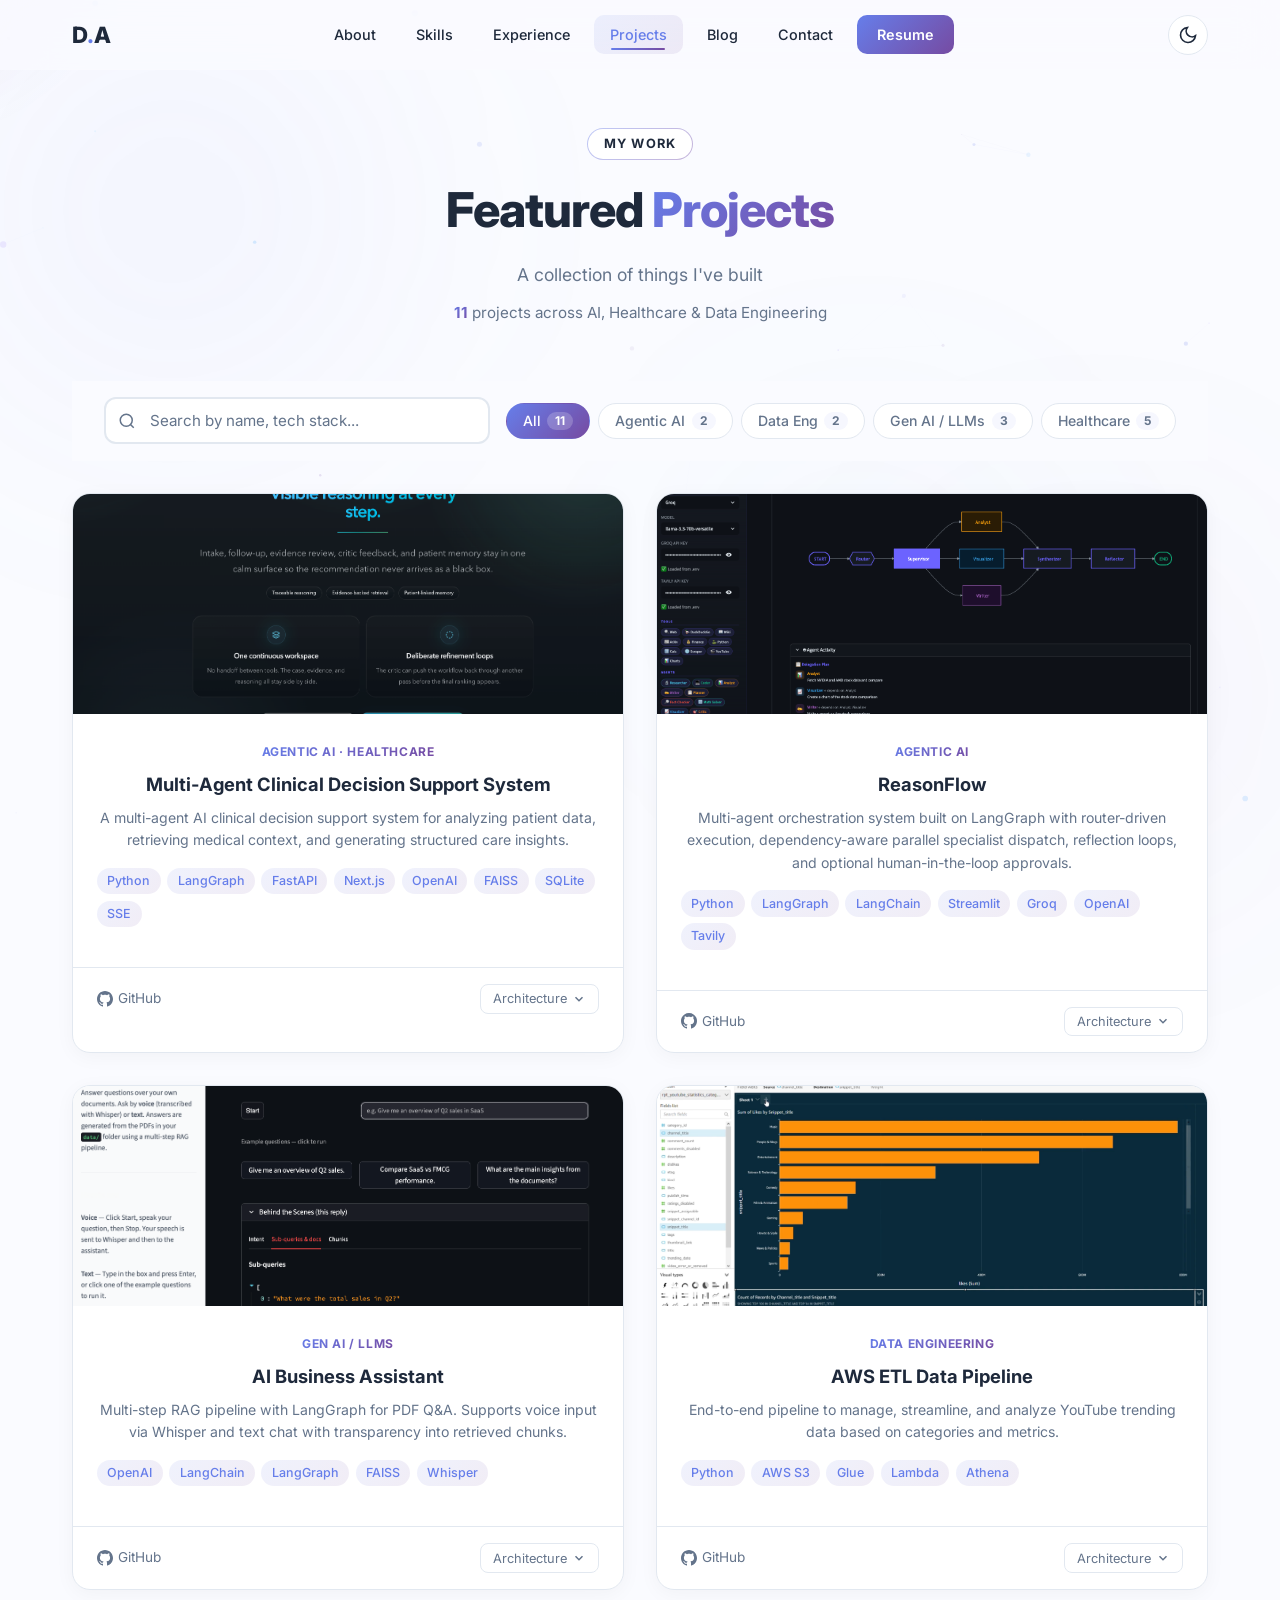
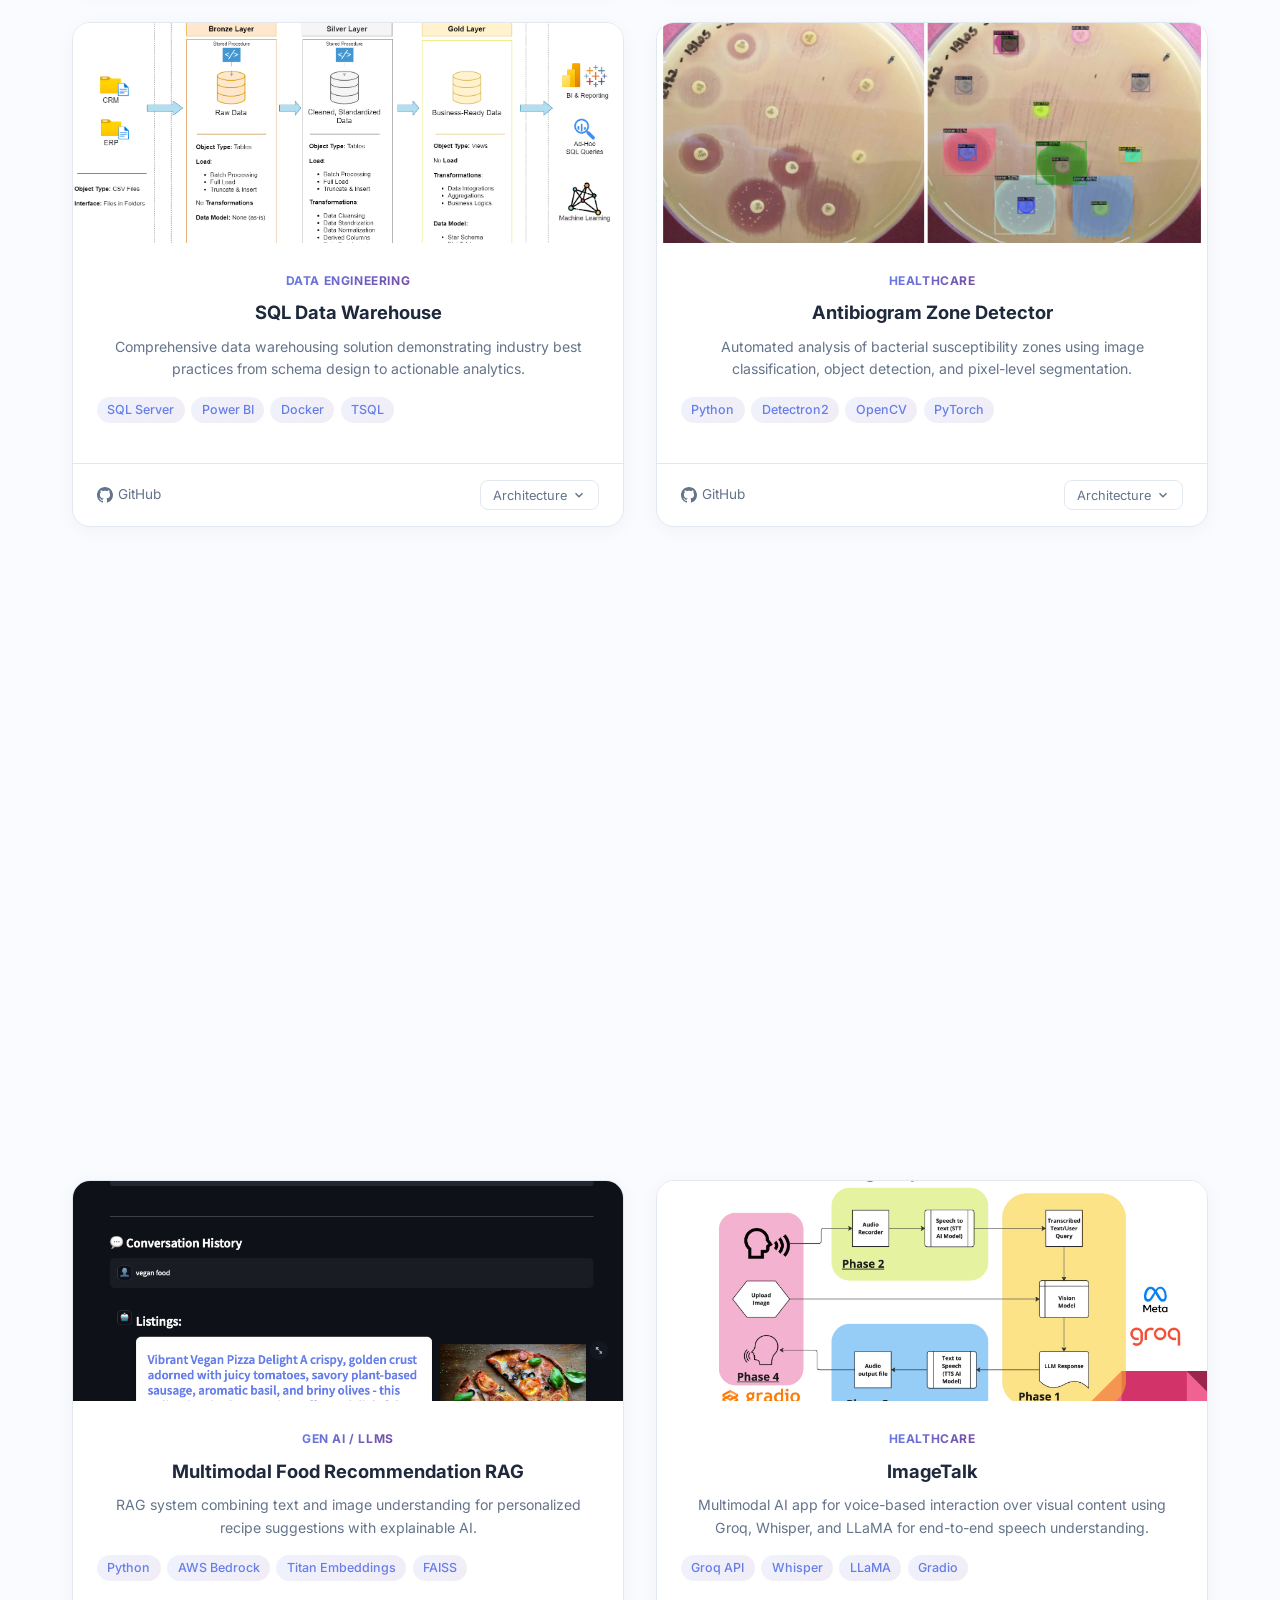
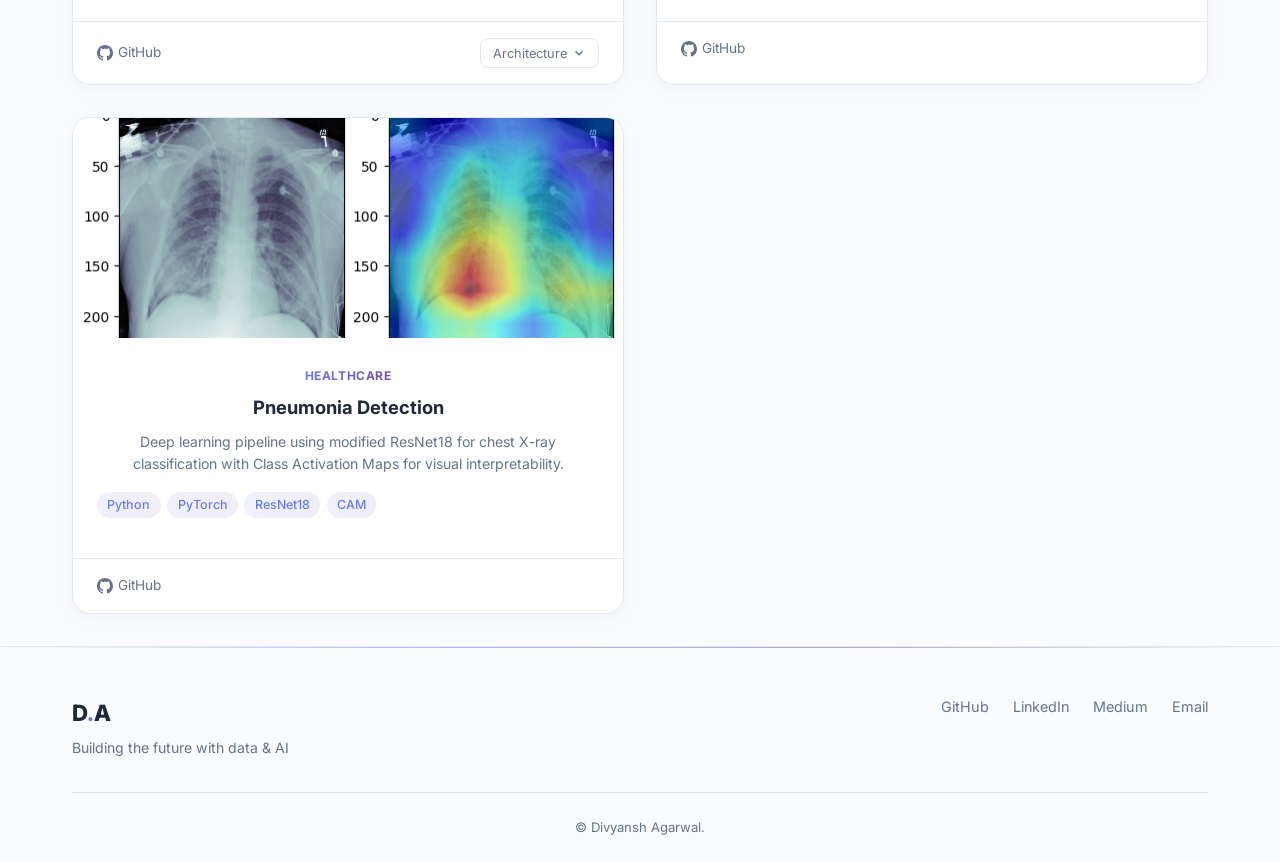
==== commit 4bf83c2d: "update footer" ====
--- a/projects.html
+++ b/projects.html
@@ -450,7 +450,7 @@
                 <a href="https://github.com/Divyansh-ag14" target="_blank">GitHub</a>
                 <a href="https://www.linkedin.com/in/divyanshag14/" target="_blank">LinkedIn</a>
                 <a href="https://medium.com/@divyanshagarwal188" target="_blank">Medium</a>
-                <a href="mailto:divyanshagrwal188@gmail.com">Email</a>
+                <a href="mailto:divyanshag.data@gmail.com">Email</a>
             </div>
         </div>
         <div class="footer-bottom">
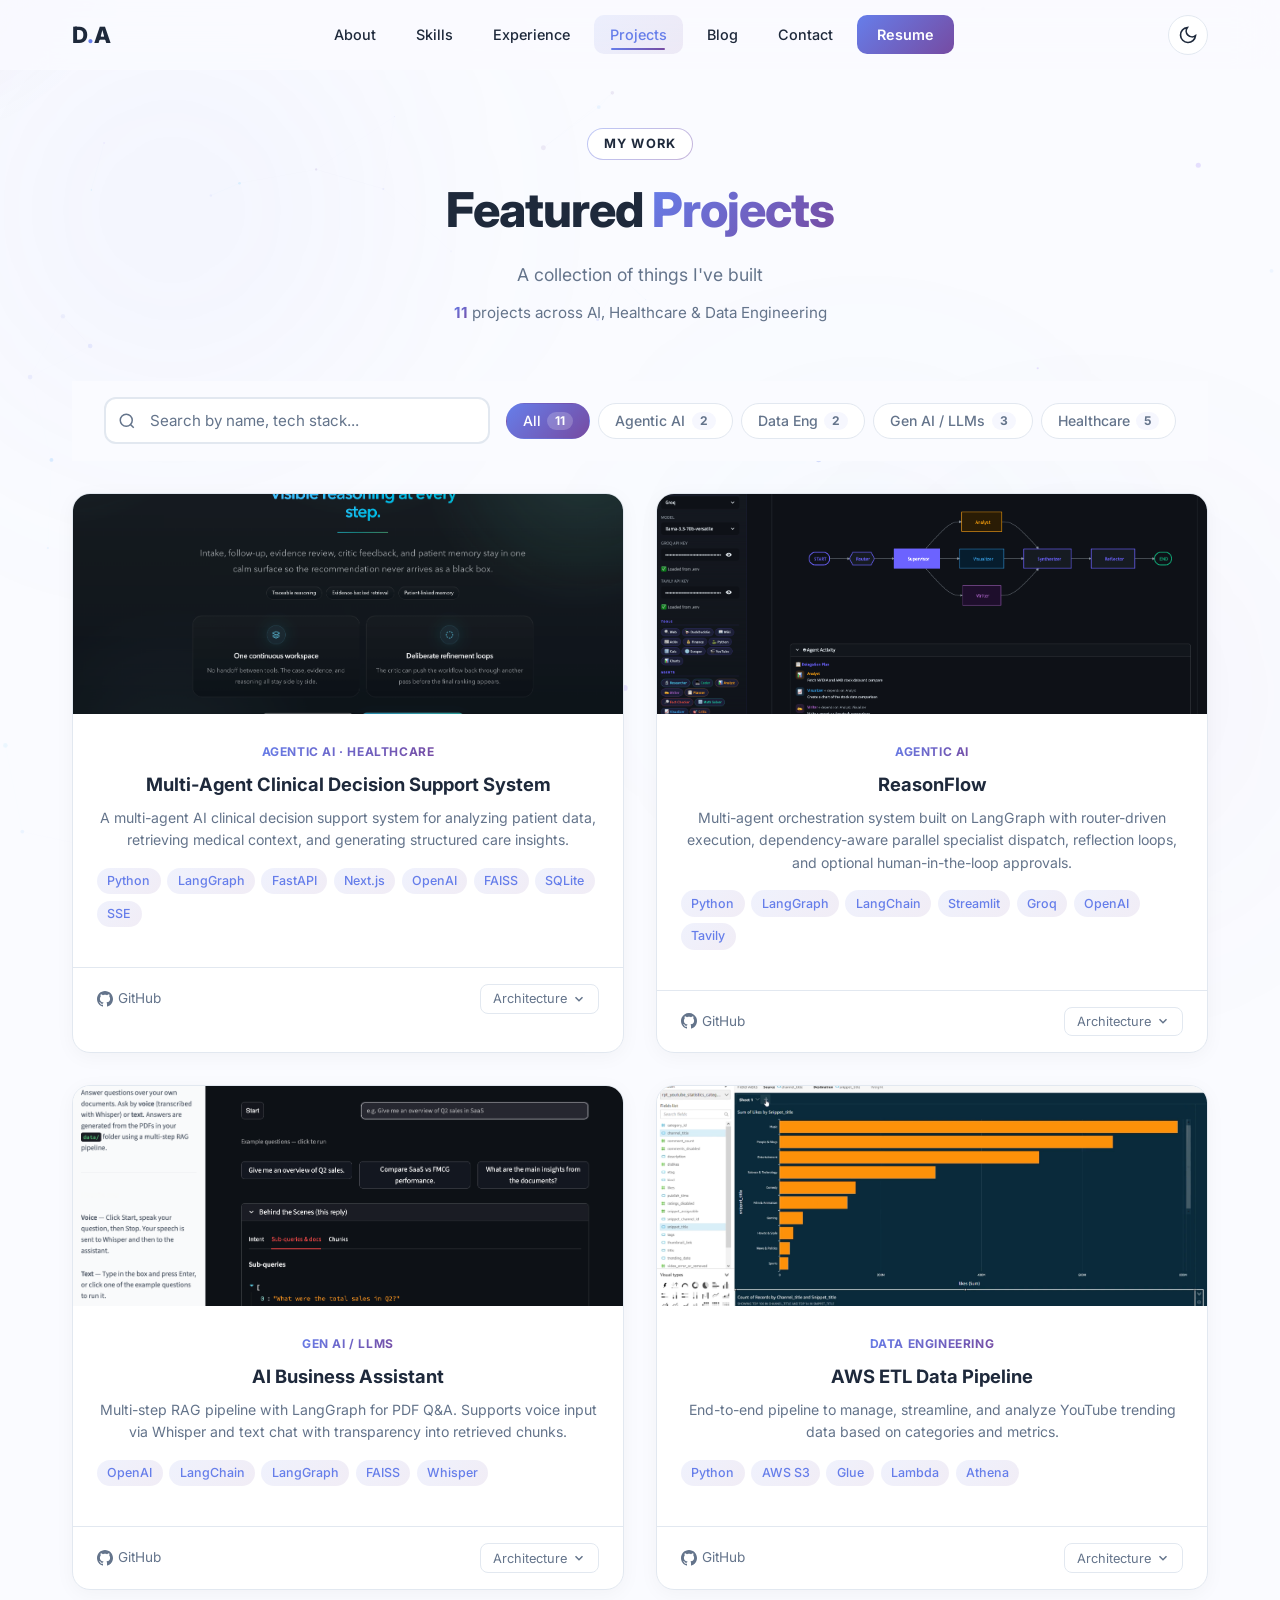
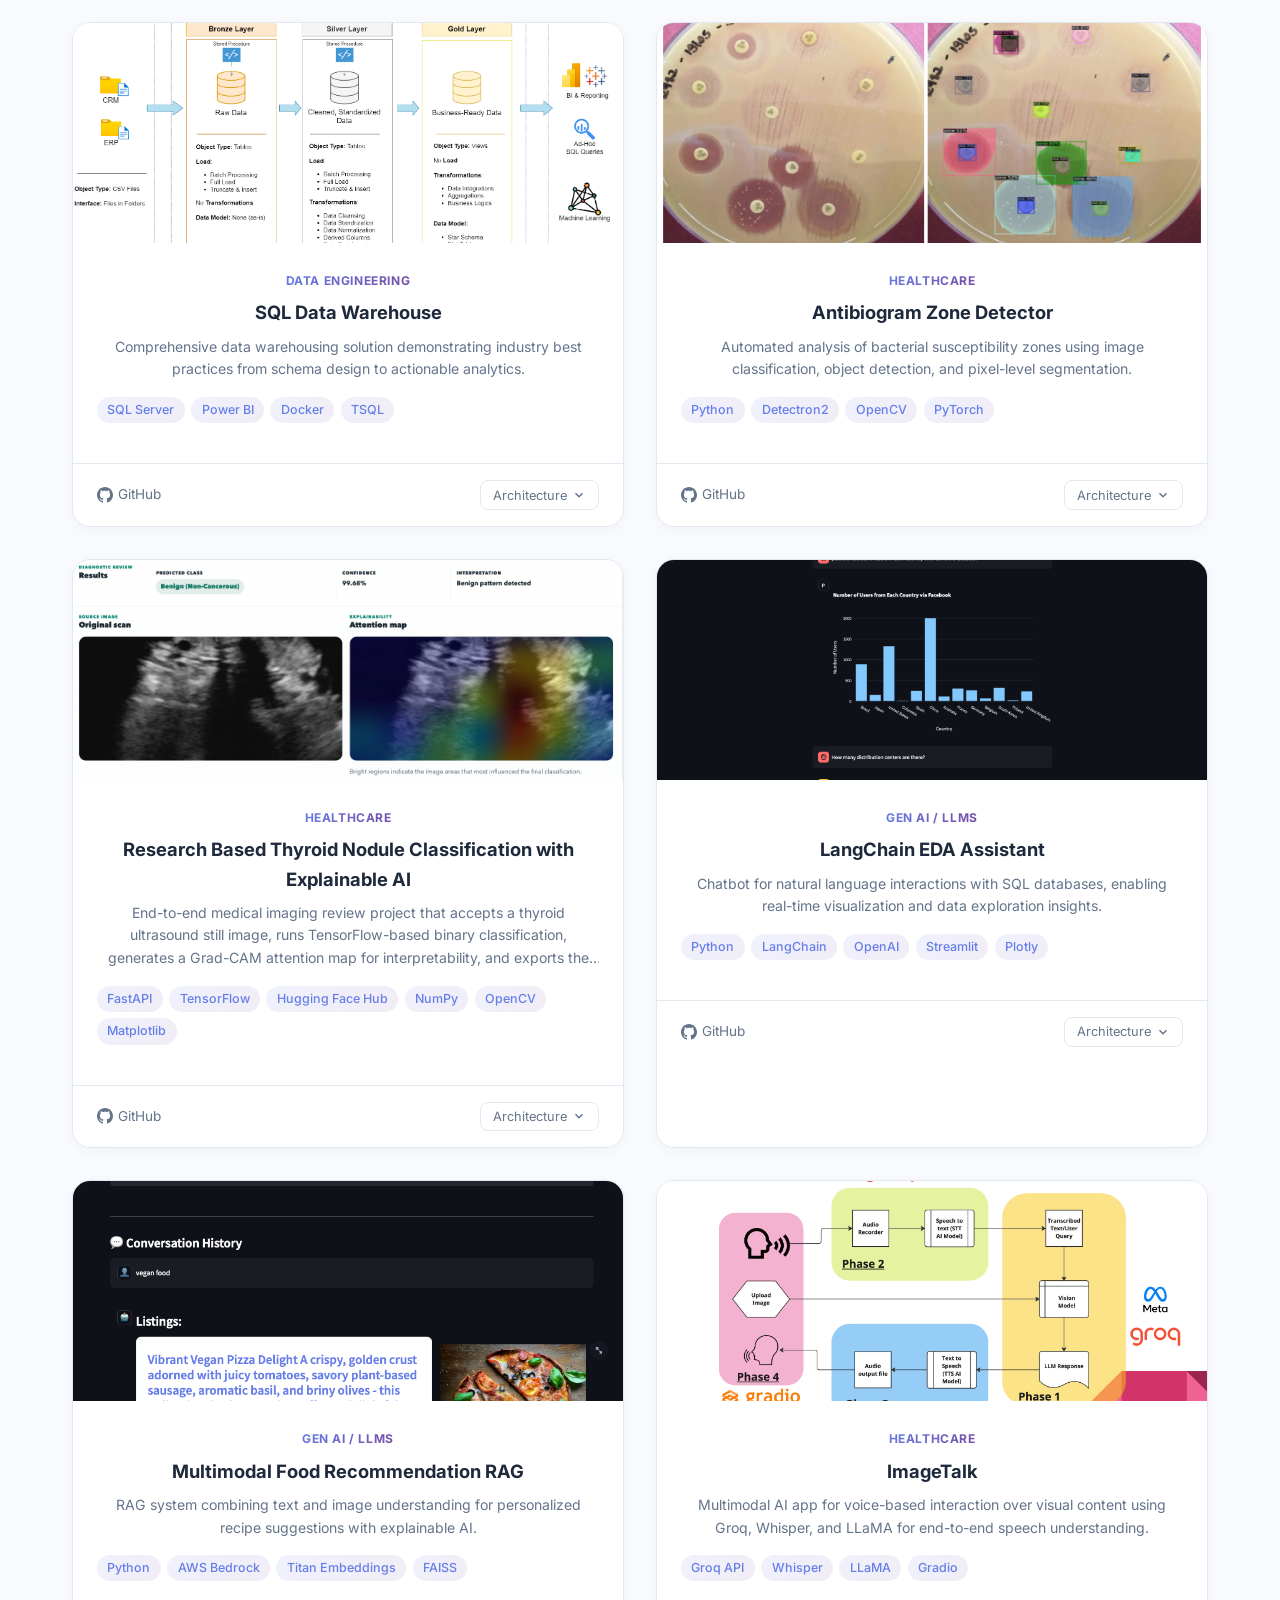
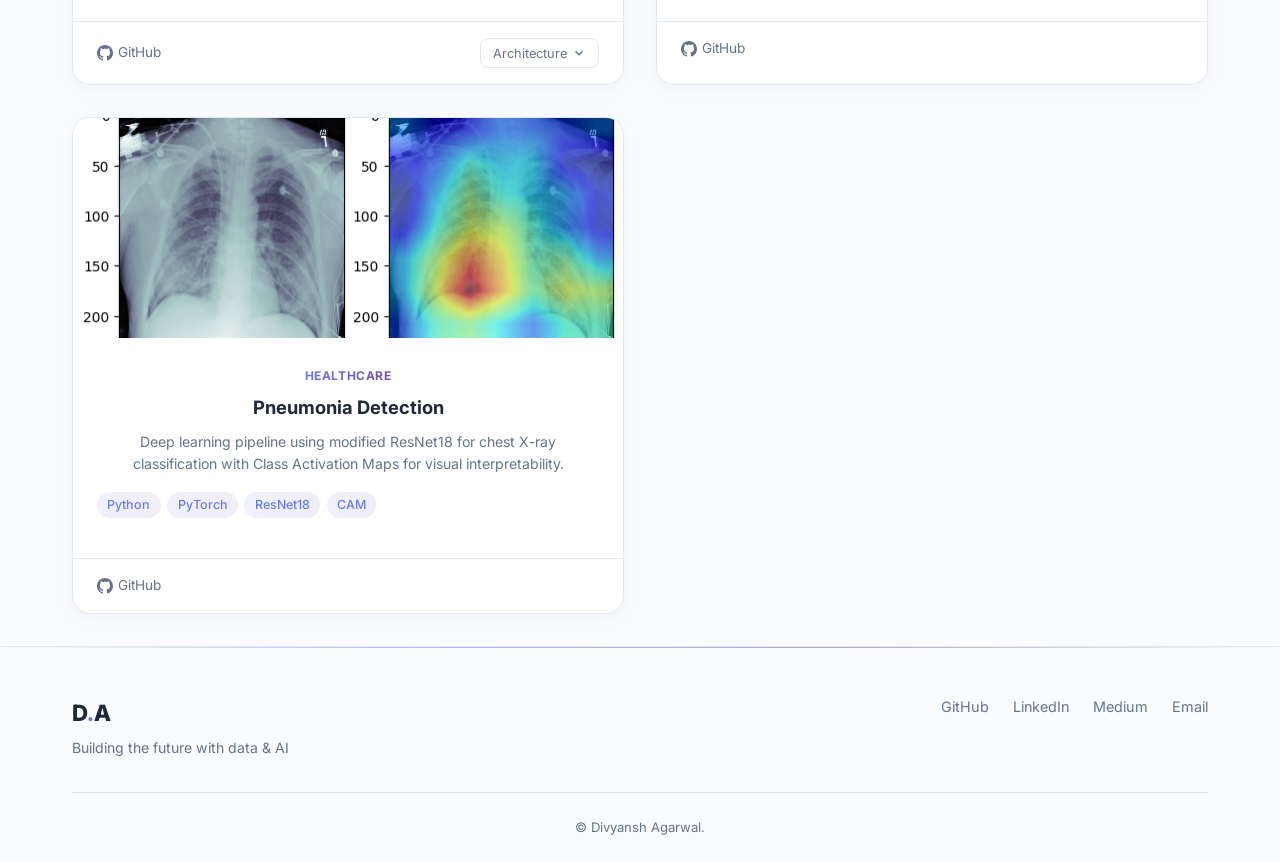
==== commit 57a75d03: "update medium contact" ====
--- a/projects.html
+++ b/projects.html
@@ -449,7 +449,7 @@
             <div class="footer-links">
                 <a href="https://github.com/Divyansh-ag14" target="_blank">GitHub</a>
                 <a href="https://www.linkedin.com/in/divyanshag14/" target="_blank">LinkedIn</a>
-                <a href="https://medium.com/@divyanshagarwal188" target="_blank">Medium</a>
+                <a href="https://medium.com/@div.data" target="_blank">Medium</a>
                 <a href="mailto:divyanshag.data@gmail.com">Email</a>
             </div>
         </div>
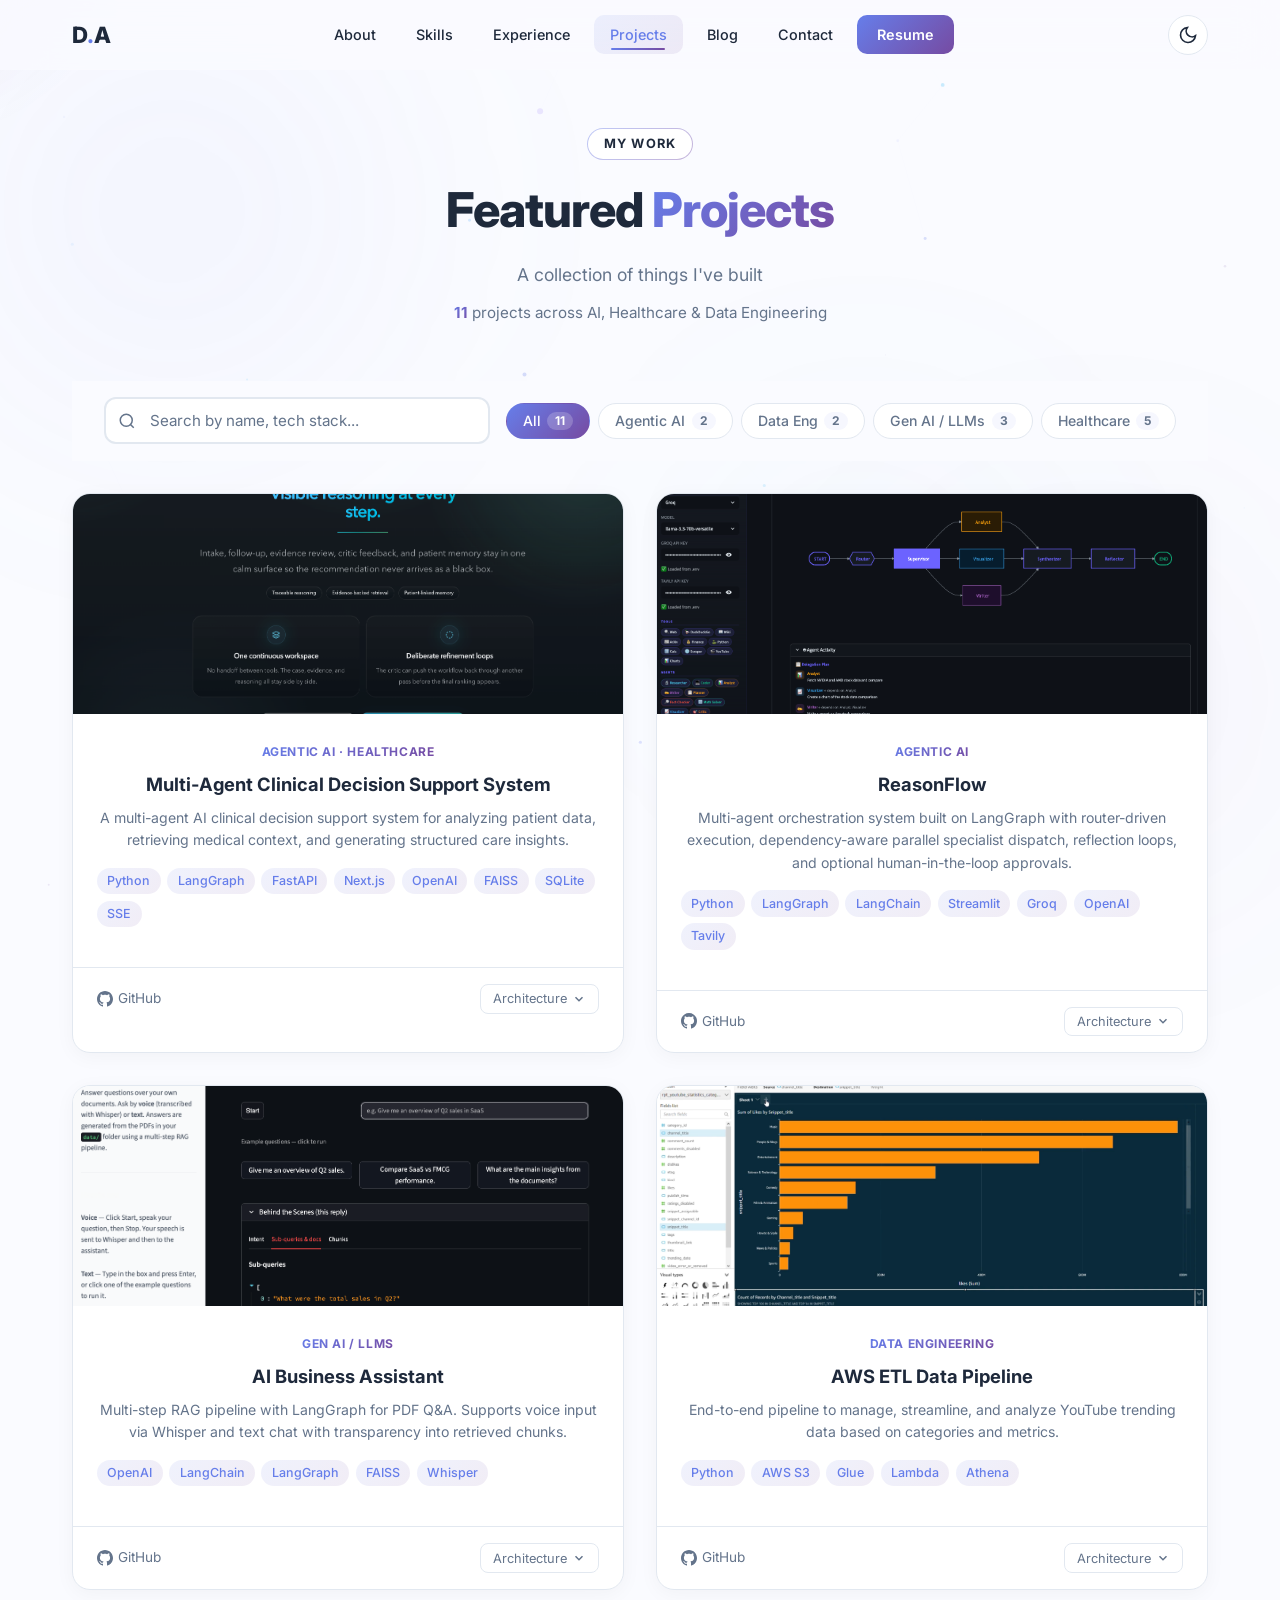
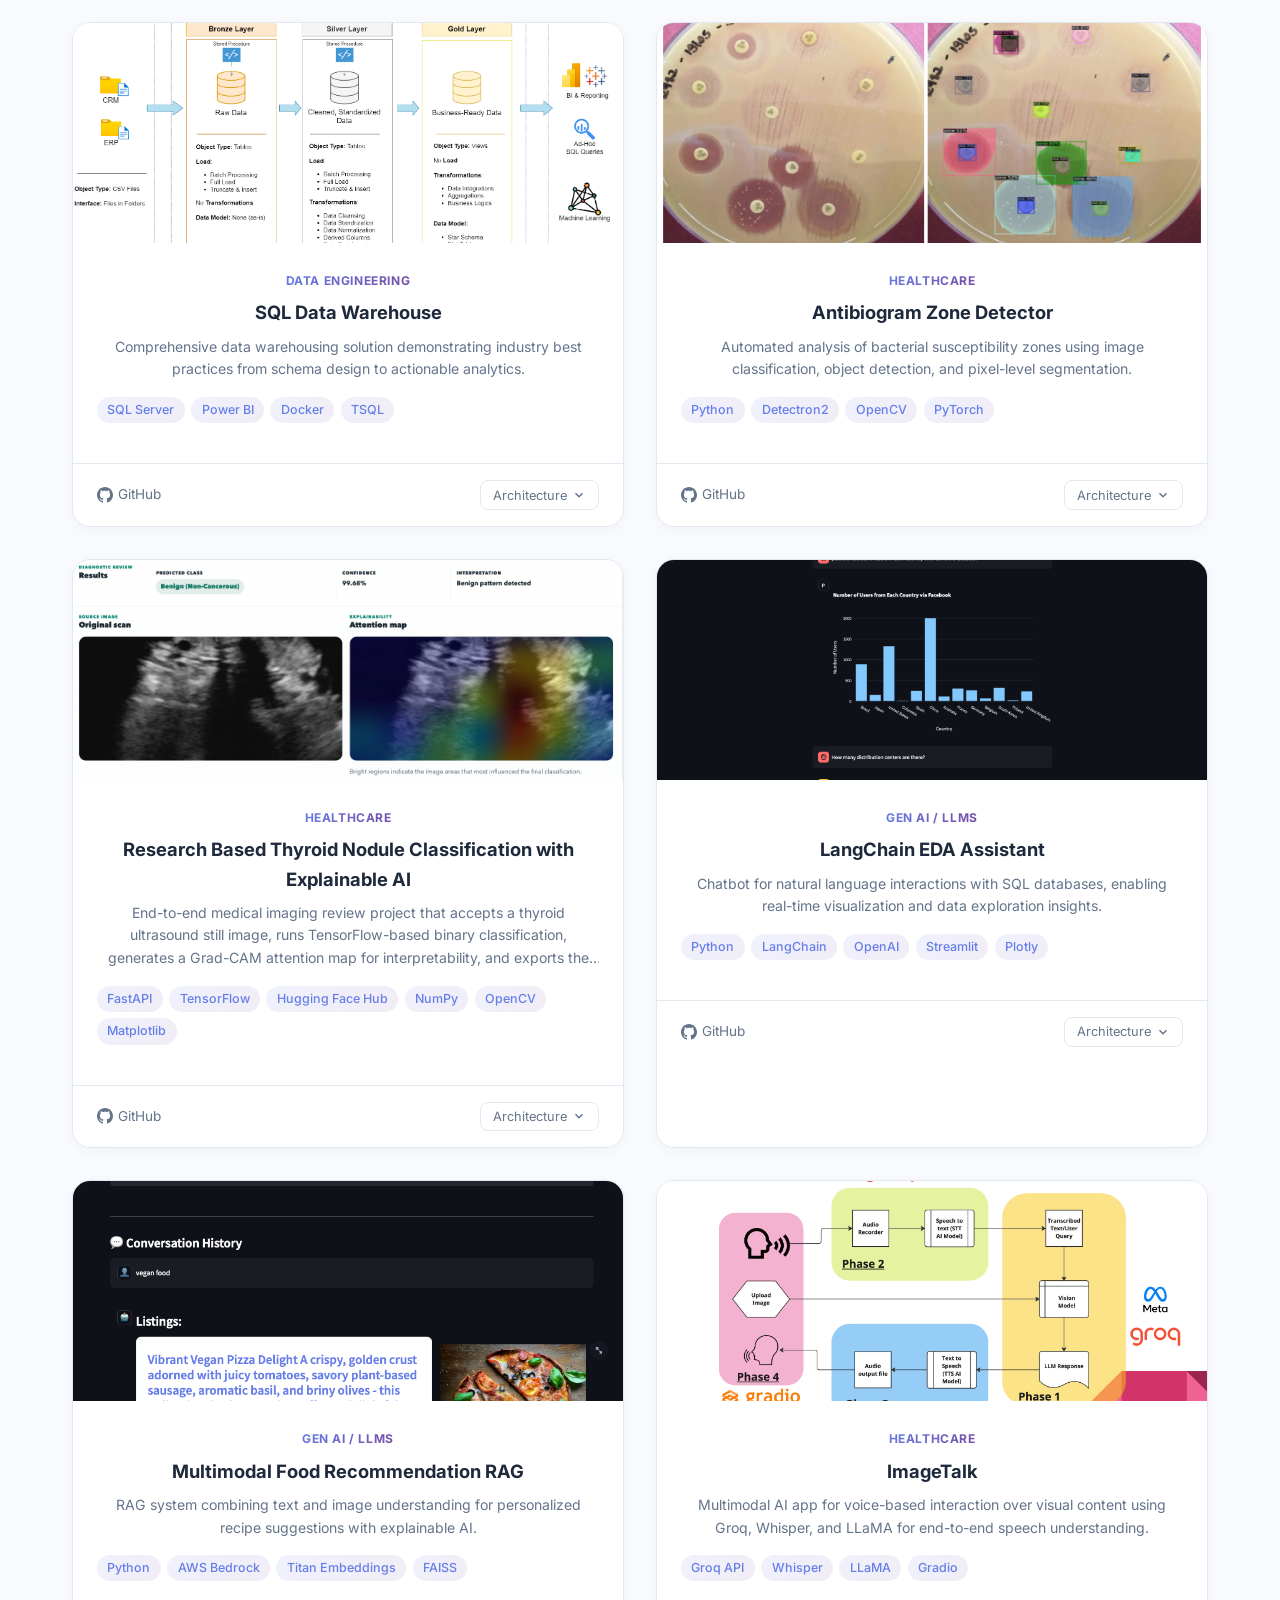
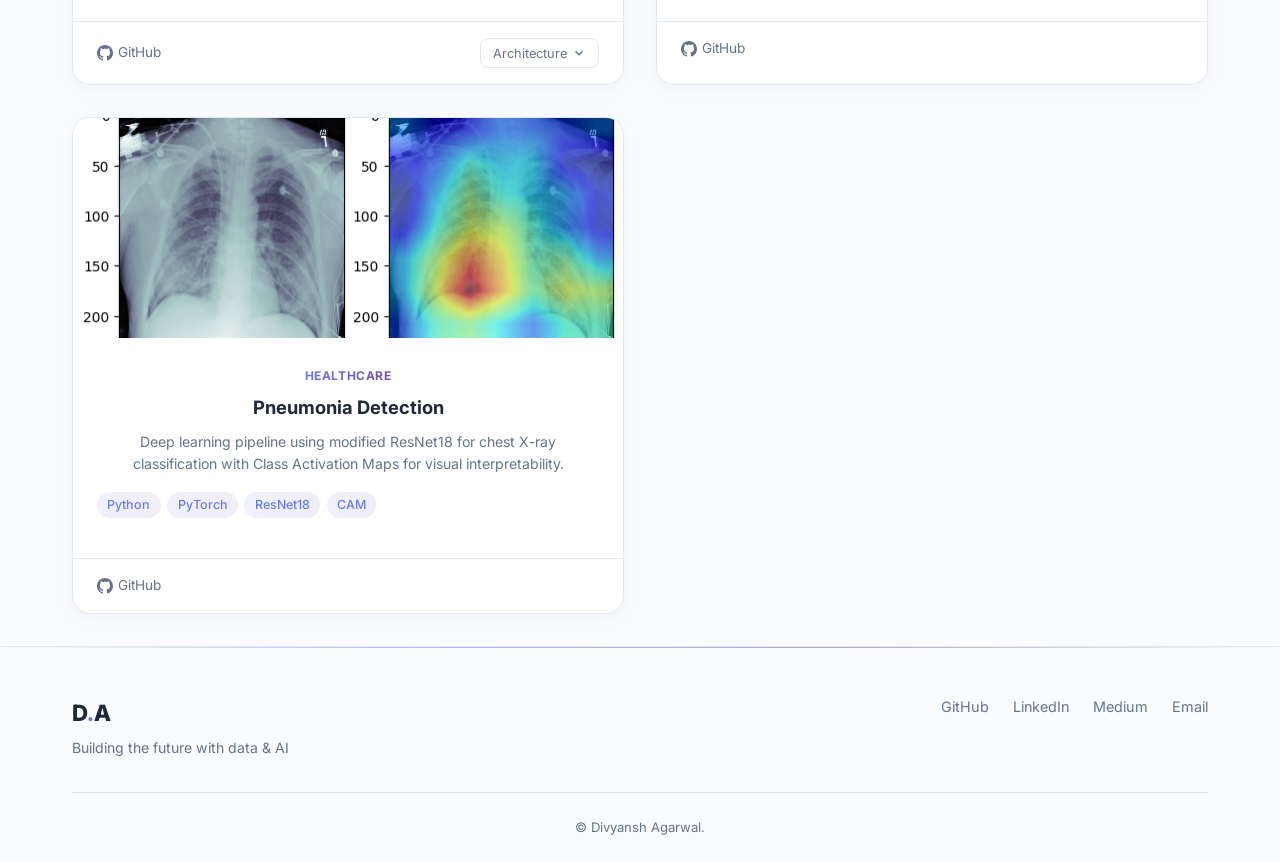
==== commit 417ee659: "update contact" ====
--- a/projects.html
+++ b/projects.html
@@ -450,7 +450,7 @@
                 <a href="https://github.com/Divyansh-ag14" target="_blank">GitHub</a>
                 <a href="https://www.linkedin.com/in/divyanshag14/" target="_blank">LinkedIn</a>
                 <a href="https://medium.com/@div.data" target="_blank">Medium</a>
-                <a href="mailto:divyanshag.data@gmail.com">Email</a>
+                <a href="mailto:divyanshag2000@gmail.com">Email</a>
             </div>
         </div>
         <div class="footer-bottom">
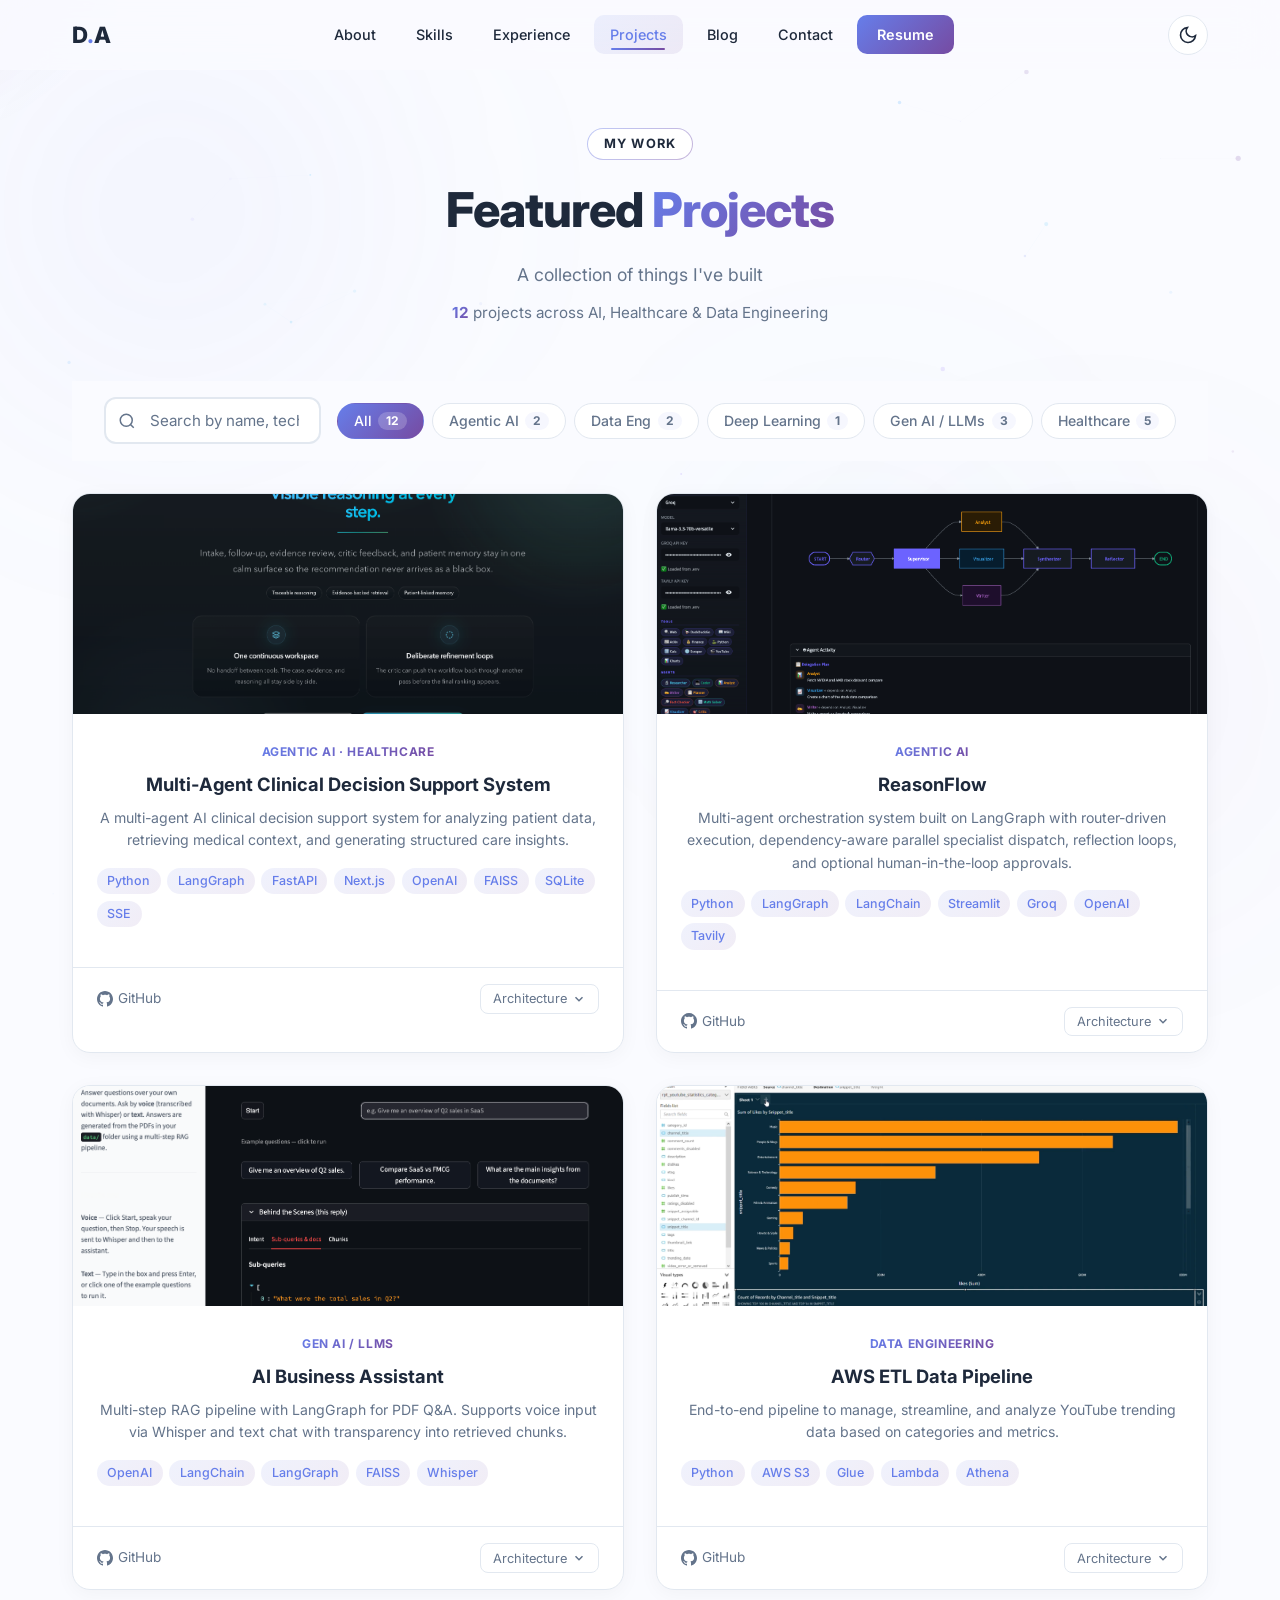
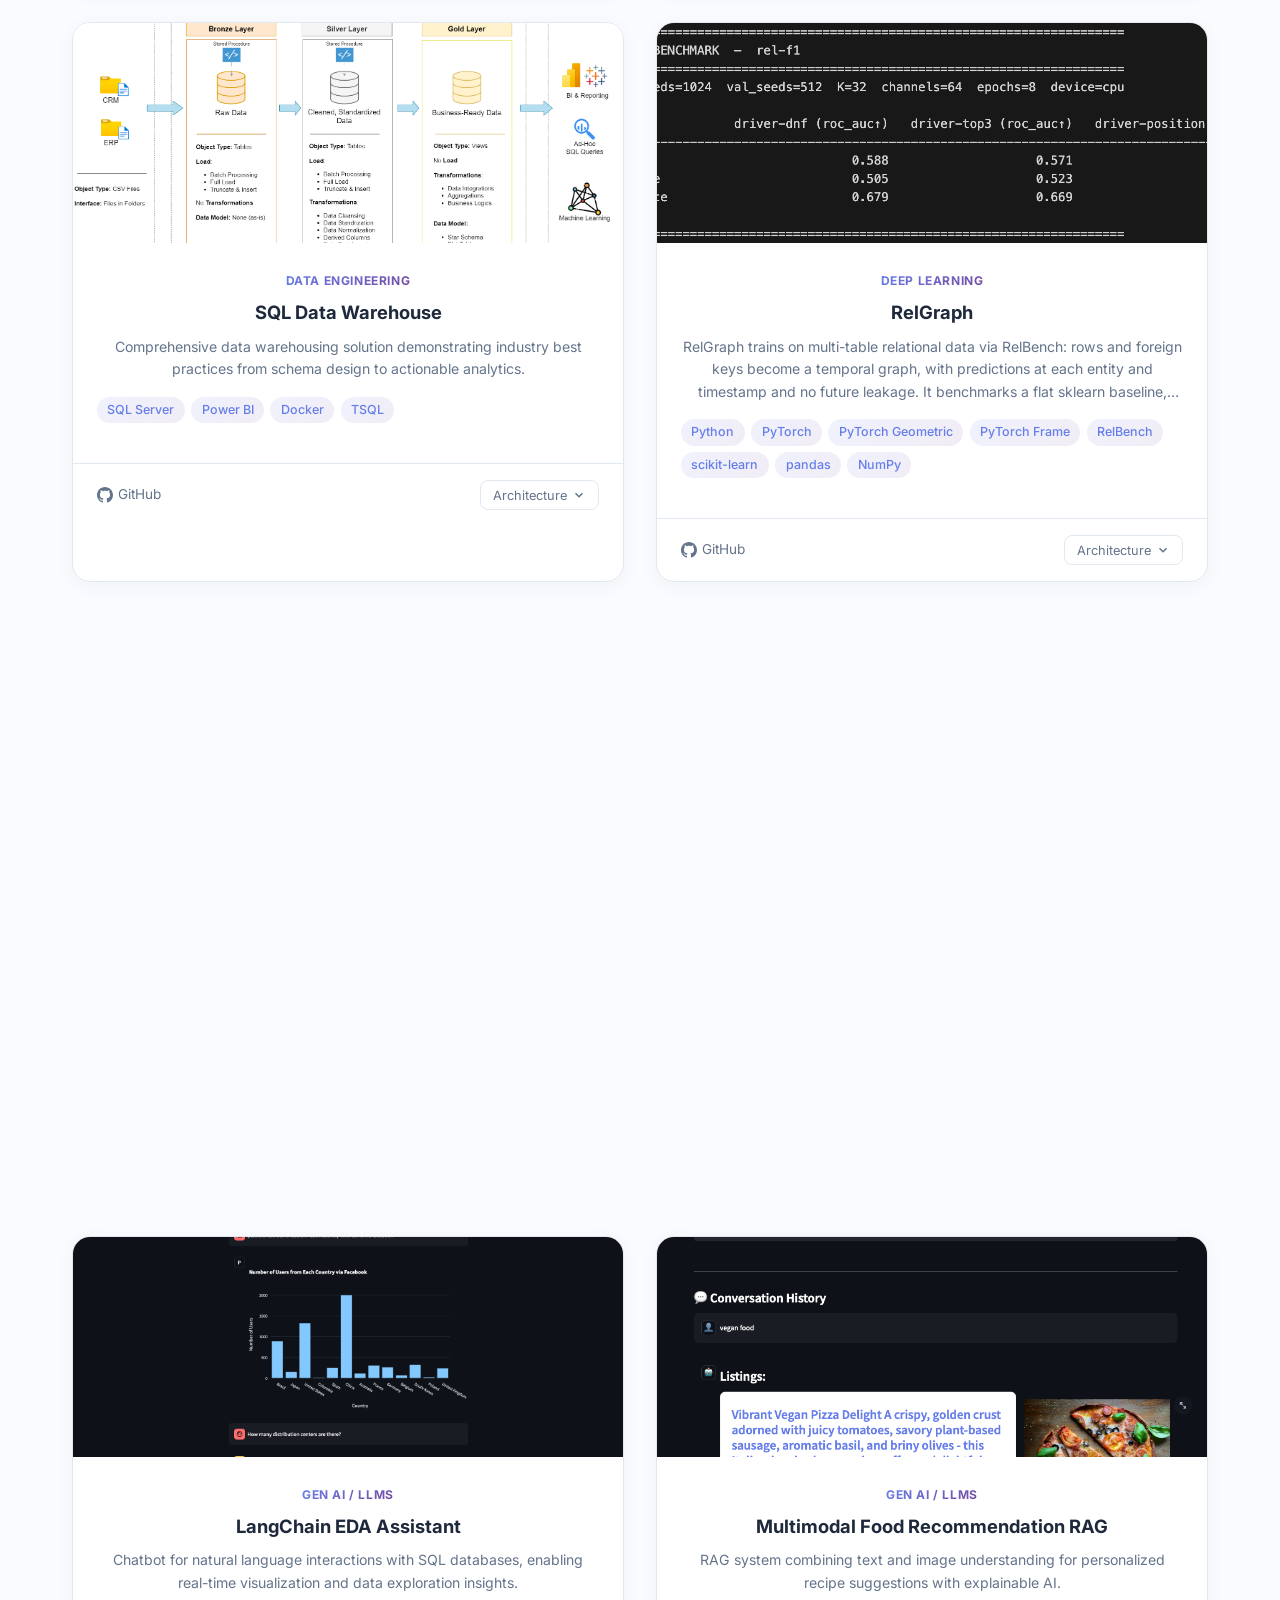
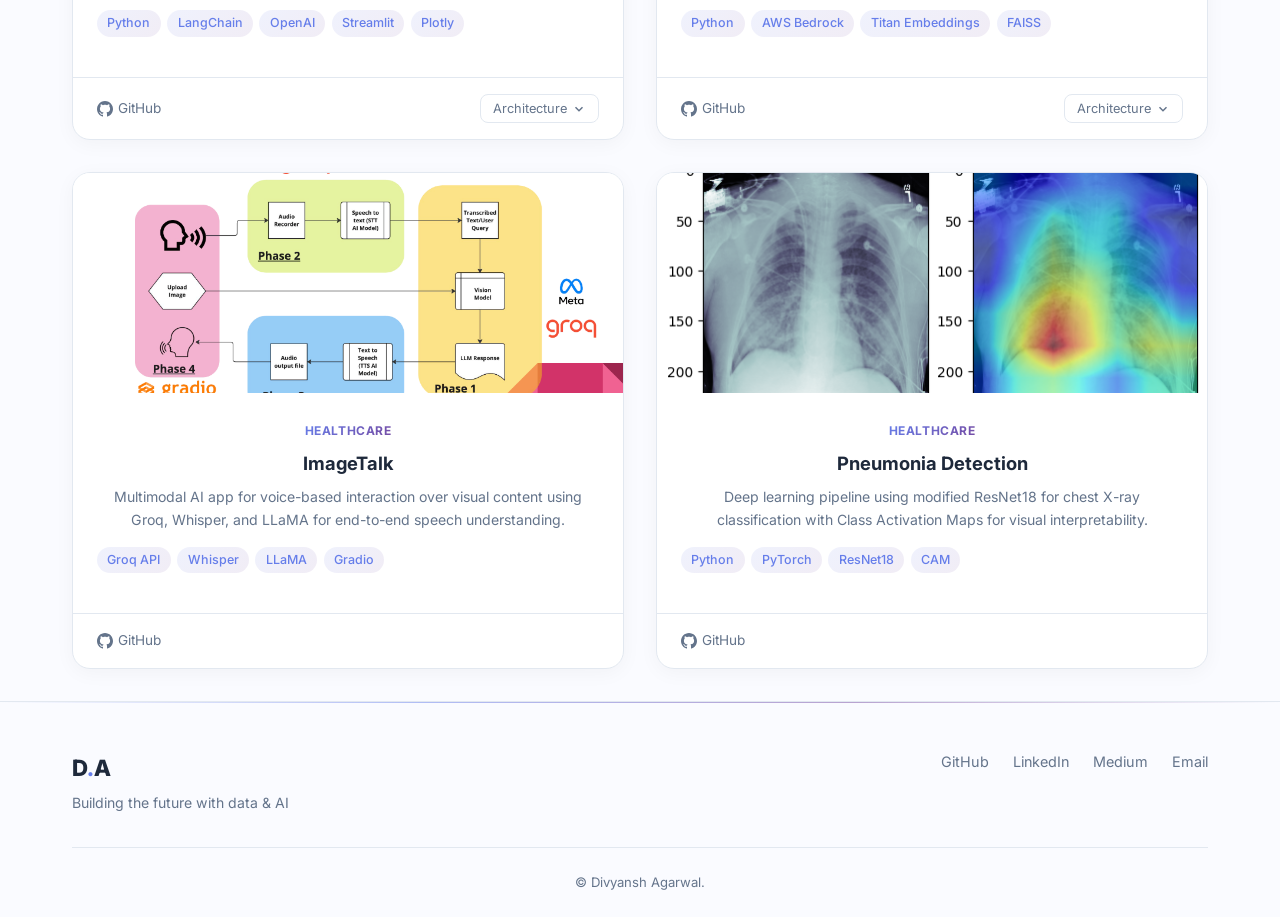
==== commit c1ec9c08: "add rdl" ====
--- a/projects.html
+++ b/projects.html
@@ -51,7 +51,7 @@
             <span class="section-tag">My Work</span>
             <h1 class="section-title" style="font-size:3rem;">Featured <span class="gradient-text">Projects</span></h1>
             <p class="section-subtitle">A collection of things I've built</p>
-            <p class="projects-count" id="projects-count"><span class="gradient-text" style="font-weight:700;">11</span> projects across AI, Healthcare & Data Engineering</p>
+            <p class="projects-count" id="projects-count"><span class="gradient-text" style="font-weight:700;">12</span> projects across AI, Healthcare & Data Engineering</p>
         </div>
 
         <!-- Sticky Filter Bar -->
@@ -63,9 +63,10 @@
                         <input type="text" id="search-input" placeholder="Search by name, tech stack..." class="search-input">
                     </div>
                     <div class="filter-tabs">
-                        <button class="filter-tab active" data-filter="all">All<span class="filter-count">11</span></button>
+                        <button class="filter-tab active" data-filter="all">All<span class="filter-count">12</span></button>
                         <button class="filter-tab" data-filter="Agentic AI">Agentic AI<span class="filter-count">2</span></button>
                         <button class="filter-tab" data-filter="Data Engineering Projects">Data Eng<span class="filter-count">2</span></button>
+                        <button class="filter-tab" data-filter="Deep Learning Projects">Deep Learning<span class="filter-count">1</span></button>
                         <button class="filter-tab" data-filter="LLM Projects">Gen AI / LLMs<span class="filter-count">3</span></button>
                         <button class="filter-tab" data-filter="Healthcare Related Projects">Healthcare<span class="filter-count">5</span></button>
                     </div>
@@ -236,6 +237,39 @@
                     <div class="project-details">
                         <div class="details-images">
                             <figure><img src="assets/data_engineering_projects/architecture/sql_datawarehouse_architecture.png" alt="Architecture" loading="lazy"><figcaption>Warehouse Architecture</figcaption></figure>
+                        </div>
+                    </div>
+                </div>
+            </div>
+
+            <div class="project-card tilt-card reveal" data-categories="Deep Learning Projects" data-tech="python pytorch pytorch geometric pyg pytorch frame relbench scikit-learn pandas numpy graphsage relgt">
+                <div class="project-card-inner">
+                    <div class="project-img-wrapper">
+                        <img src="assets/deep_learning_projects/result/relgraph.png" alt="RelGraph" loading="lazy">
+                        <div class="project-img-overlay">
+                            <a href="https://github.com/Divyansh-ag14/relgraph" target="_blank" class="overlay-btn">View Code</a>
+                        </div>
+                    </div>
+                    <div class="project-body">
+                        <span class="project-category">Deep Learning</span>
+                        <h3 class="project-title">RelGraph</h3>
+                        <p class="project-summary">RelGraph trains on multi-table relational data via RelBench: rows and foreign keys become a temporal graph, with predictions at each entity and timestamp and no future leakage. It benchmarks a flat sklearn baseline, GraphSAGE, and RelGT-lite, a from-scratch Relational Graph Transformer checked against the official implementation. The repo also includes a PQL-style label compiler (pandas-validated) and link prediction. Entity-task numbers are validation scores on a CPU subset, not RelBench leaderboard test results.</p>
+                        <div class="project-tech">
+                            <span>Python</span><span>PyTorch</span><span>PyTorch Geometric</span><span>PyTorch Frame</span><span>RelBench</span><span>scikit-learn</span><span>pandas</span><span>NumPy</span>
+                        </div>
+                    </div>
+                    <div class="project-footer">
+                        <a href="https://github.com/Divyansh-ag14/relgraph" target="_blank" class="project-link">
+                            <svg width="16" height="16" viewBox="0 0 24 24" fill="currentColor"><path d="M12 0c-6.626 0-12 5.373-12 12 0 5.302 3.438 9.8 8.207 11.387.599.111.793-.261.793-.577v-2.234c-3.338.726-4.033-1.416-4.033-1.416-.546-1.387-1.333-1.756-1.333-1.756-1.089-.745.083-.729.083-.729 1.205.084 1.839 1.237 1.839 1.237 1.07 1.834 2.807 1.304 3.492.997.107-.775.418-1.305.762-1.604-2.665-.305-5.467-1.334-5.467-5.931 0-1.311.469-2.381 1.236-3.221-.124-.303-.535-1.524.117-3.176 0 0 1.008-.322 3.301 1.23.957-.266 1.983-.399 3.003-.404 1.02.005 2.047.138 3.006.404 2.291-1.552 3.297-1.23 3.297-1.23.653 1.653.242 2.874.118 3.176.77.84 1.235 1.911 1.235 3.221 0 4.609-2.807 5.624-5.479 5.921.43.372.823 1.102.823 2.222v3.293c0 .319.192.694.801.576 4.765-1.589 8.199-6.086 8.199-11.386 0-6.627-5.373-12-12-12z"/></svg>
+                            GitHub
+                        </a>
+                        <button class="project-details-toggle" onclick="toggleDetails(this)">
+                            Architecture <svg width="14" height="14" viewBox="0 0 24 24" fill="none" stroke="currentColor" stroke-width="2.5"><polyline points="6 9 12 15 18 9"/></svg>
+                        </button>
+                    </div>
+                    <div class="project-details">
+                        <div class="details-images">
+                            <figure><img src="assets/deep_learning_projects/architecture/relgraph_architecture.png" alt="RelGraph architecture" loading="lazy"><figcaption>RelBench RDL pipeline</figcaption></figure>
                         </div>
                     </div>
                 </div>
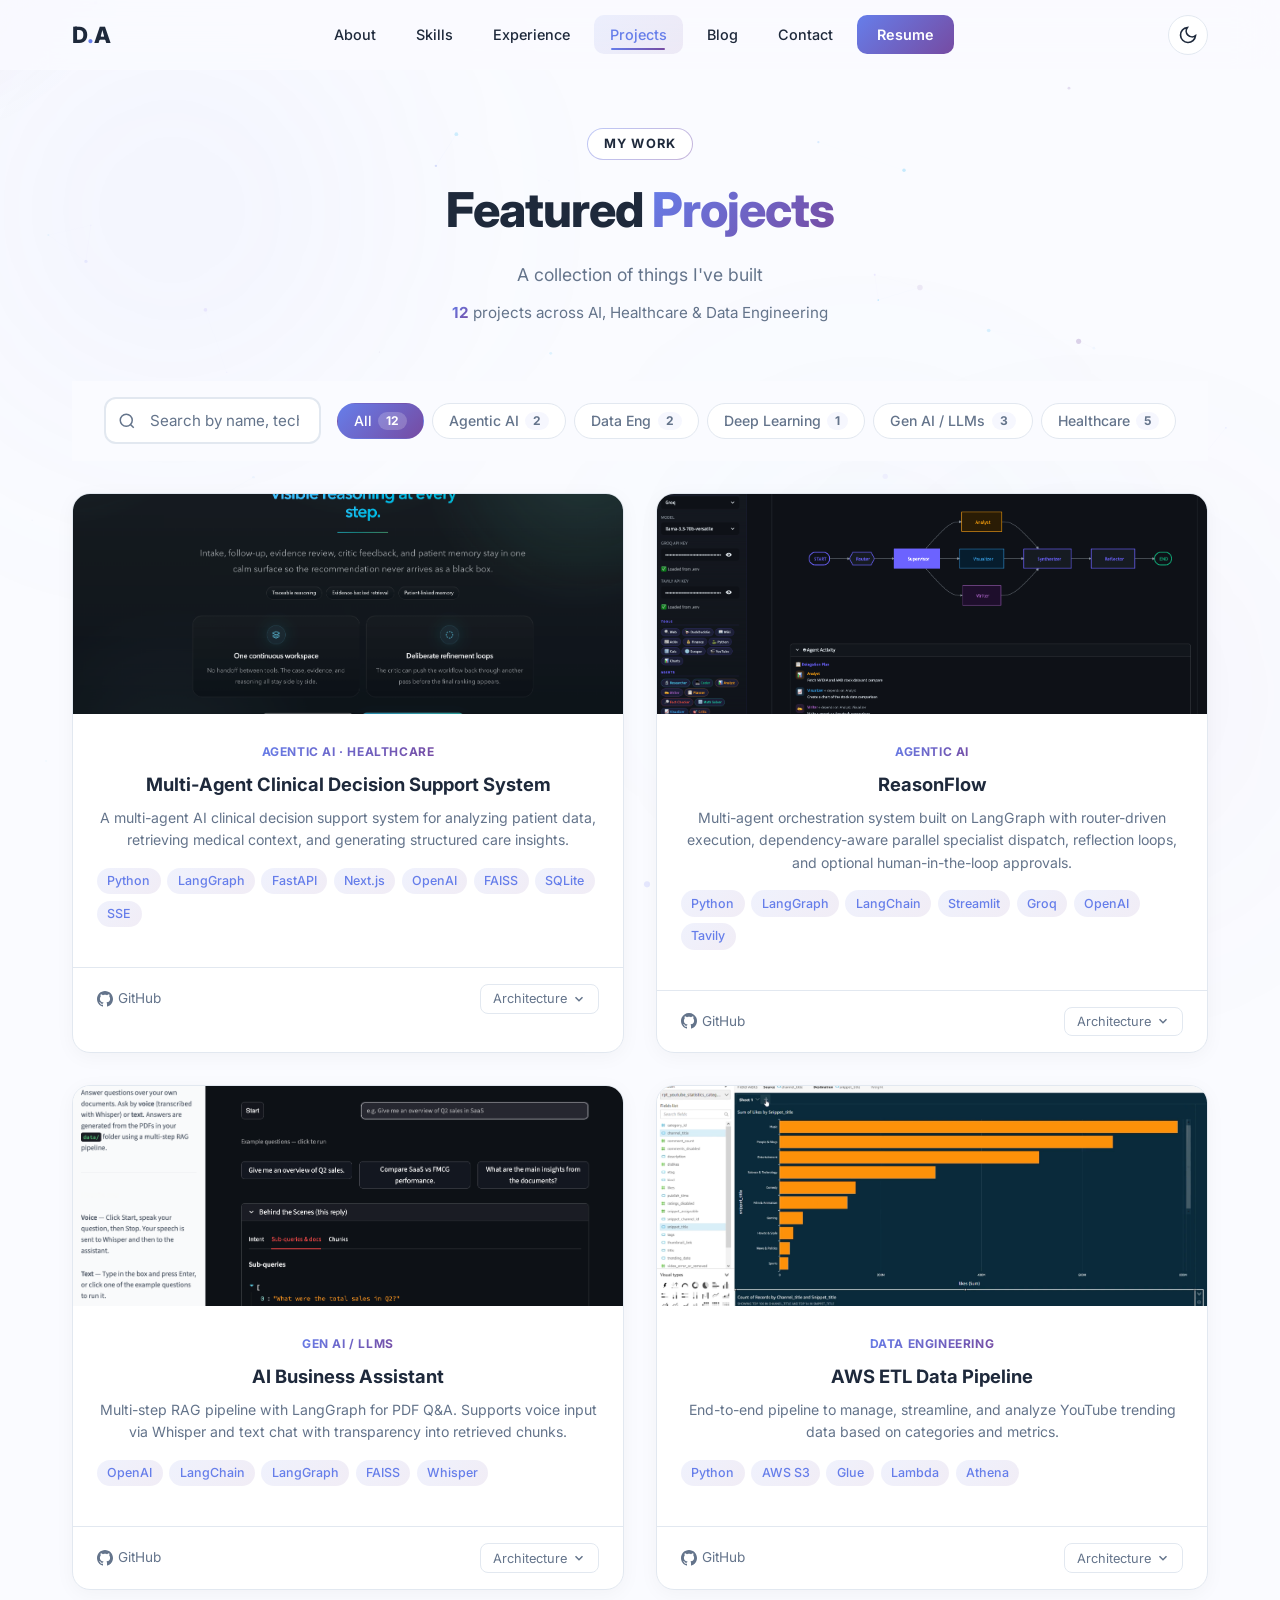
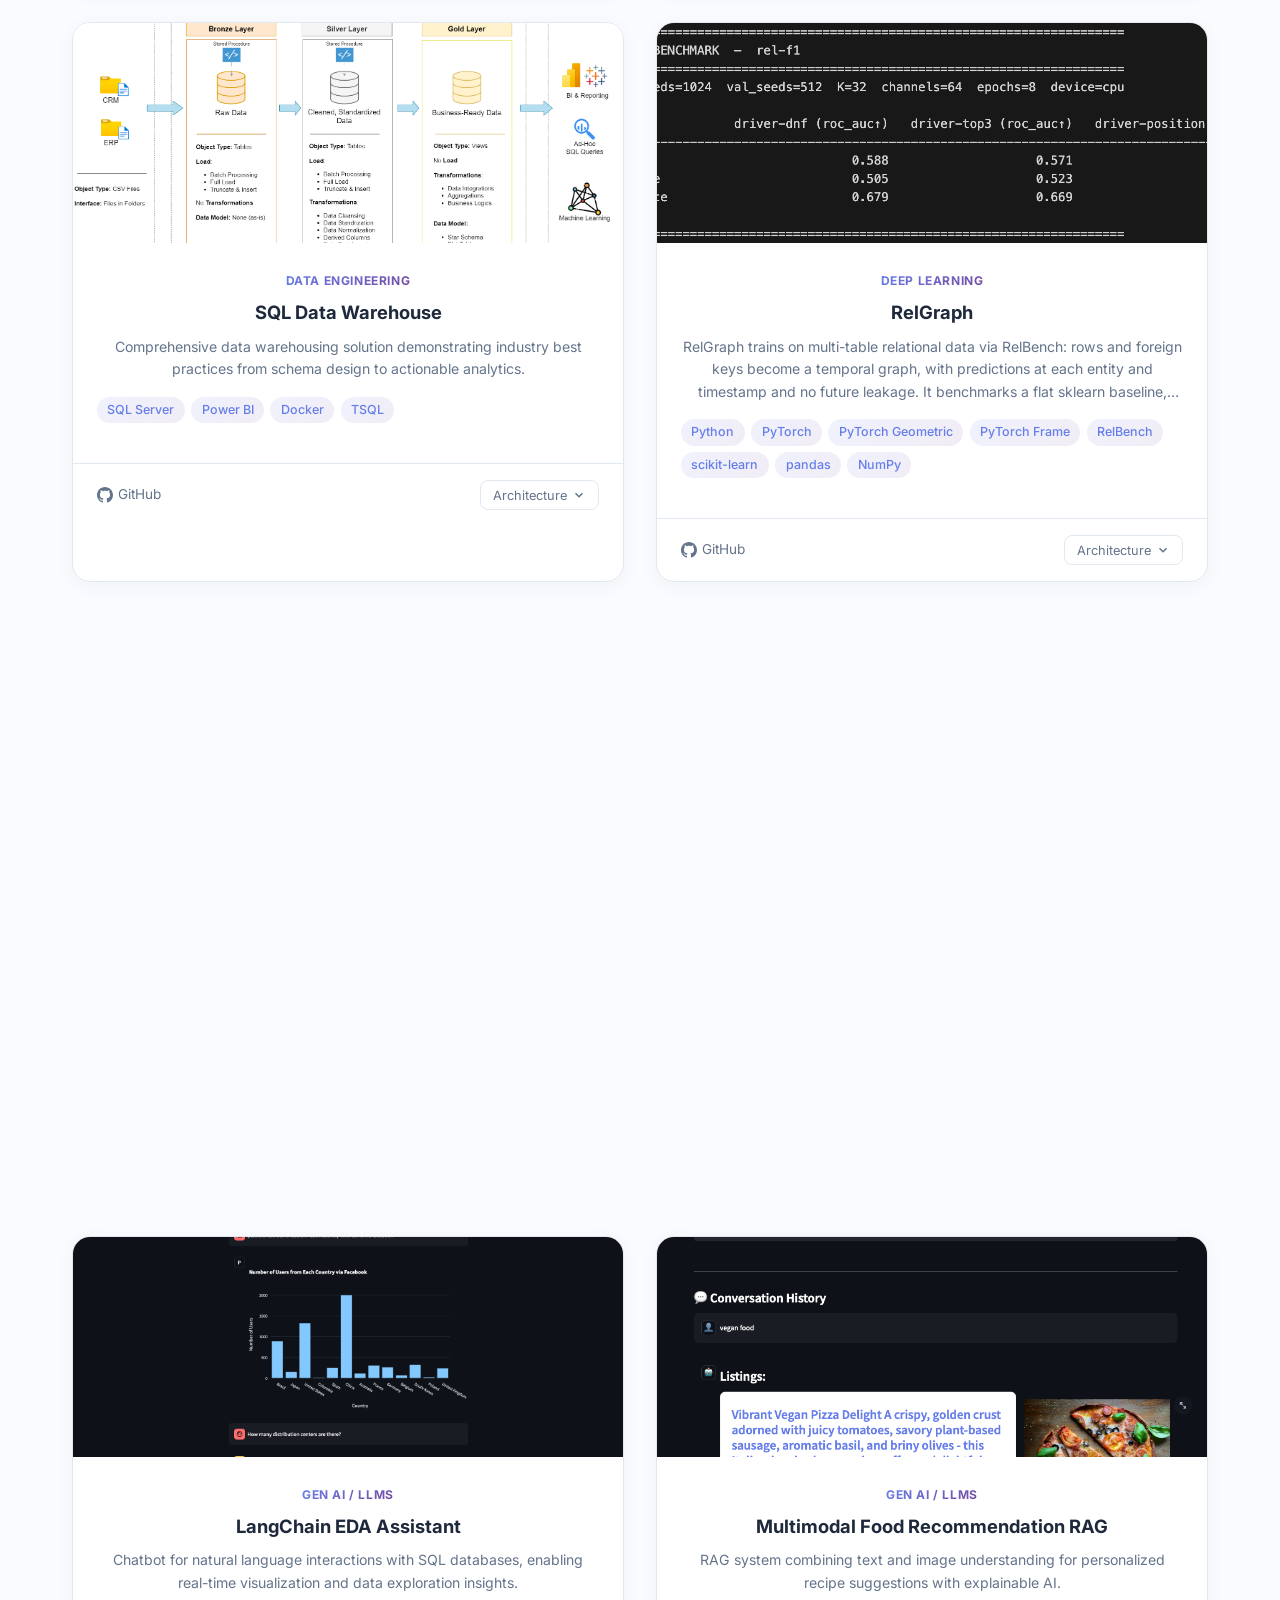
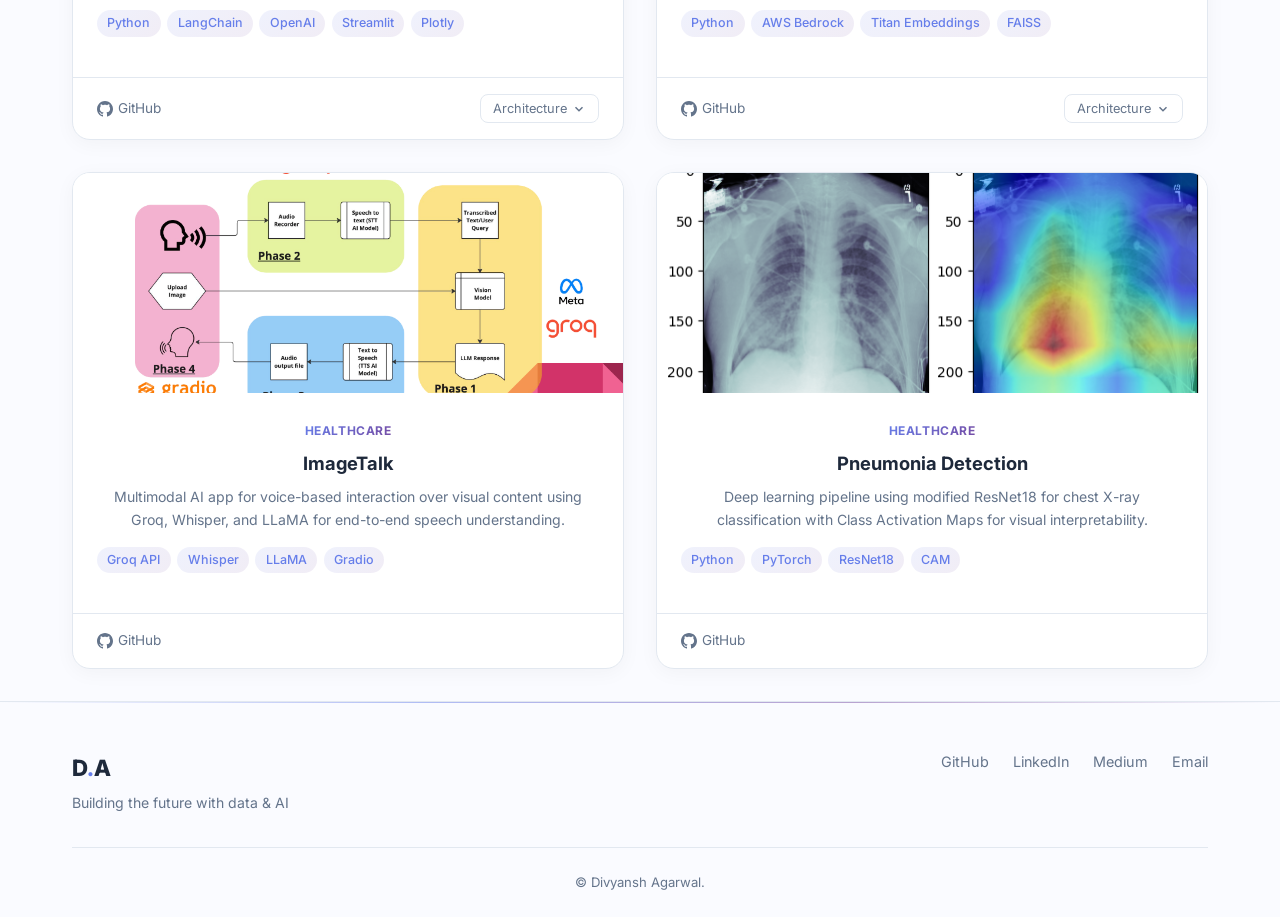
==== commit 9b515d77: "update contact info" ====
--- a/projects.html
+++ b/projects.html
@@ -484,7 +484,7 @@
                 <a href="https://github.com/Divyansh-ag14" target="_blank">GitHub</a>
                 <a href="https://www.linkedin.com/in/divyanshag14/" target="_blank">LinkedIn</a>
                 <a href="https://medium.com/@div.data" target="_blank">Medium</a>
-                <a href="mailto:divyanshag2000@gmail.com">Email</a>
+                <a href="mailto:divyanshag.data@gmail.com">Email</a>
             </div>
         </div>
         <div class="footer-bottom">
